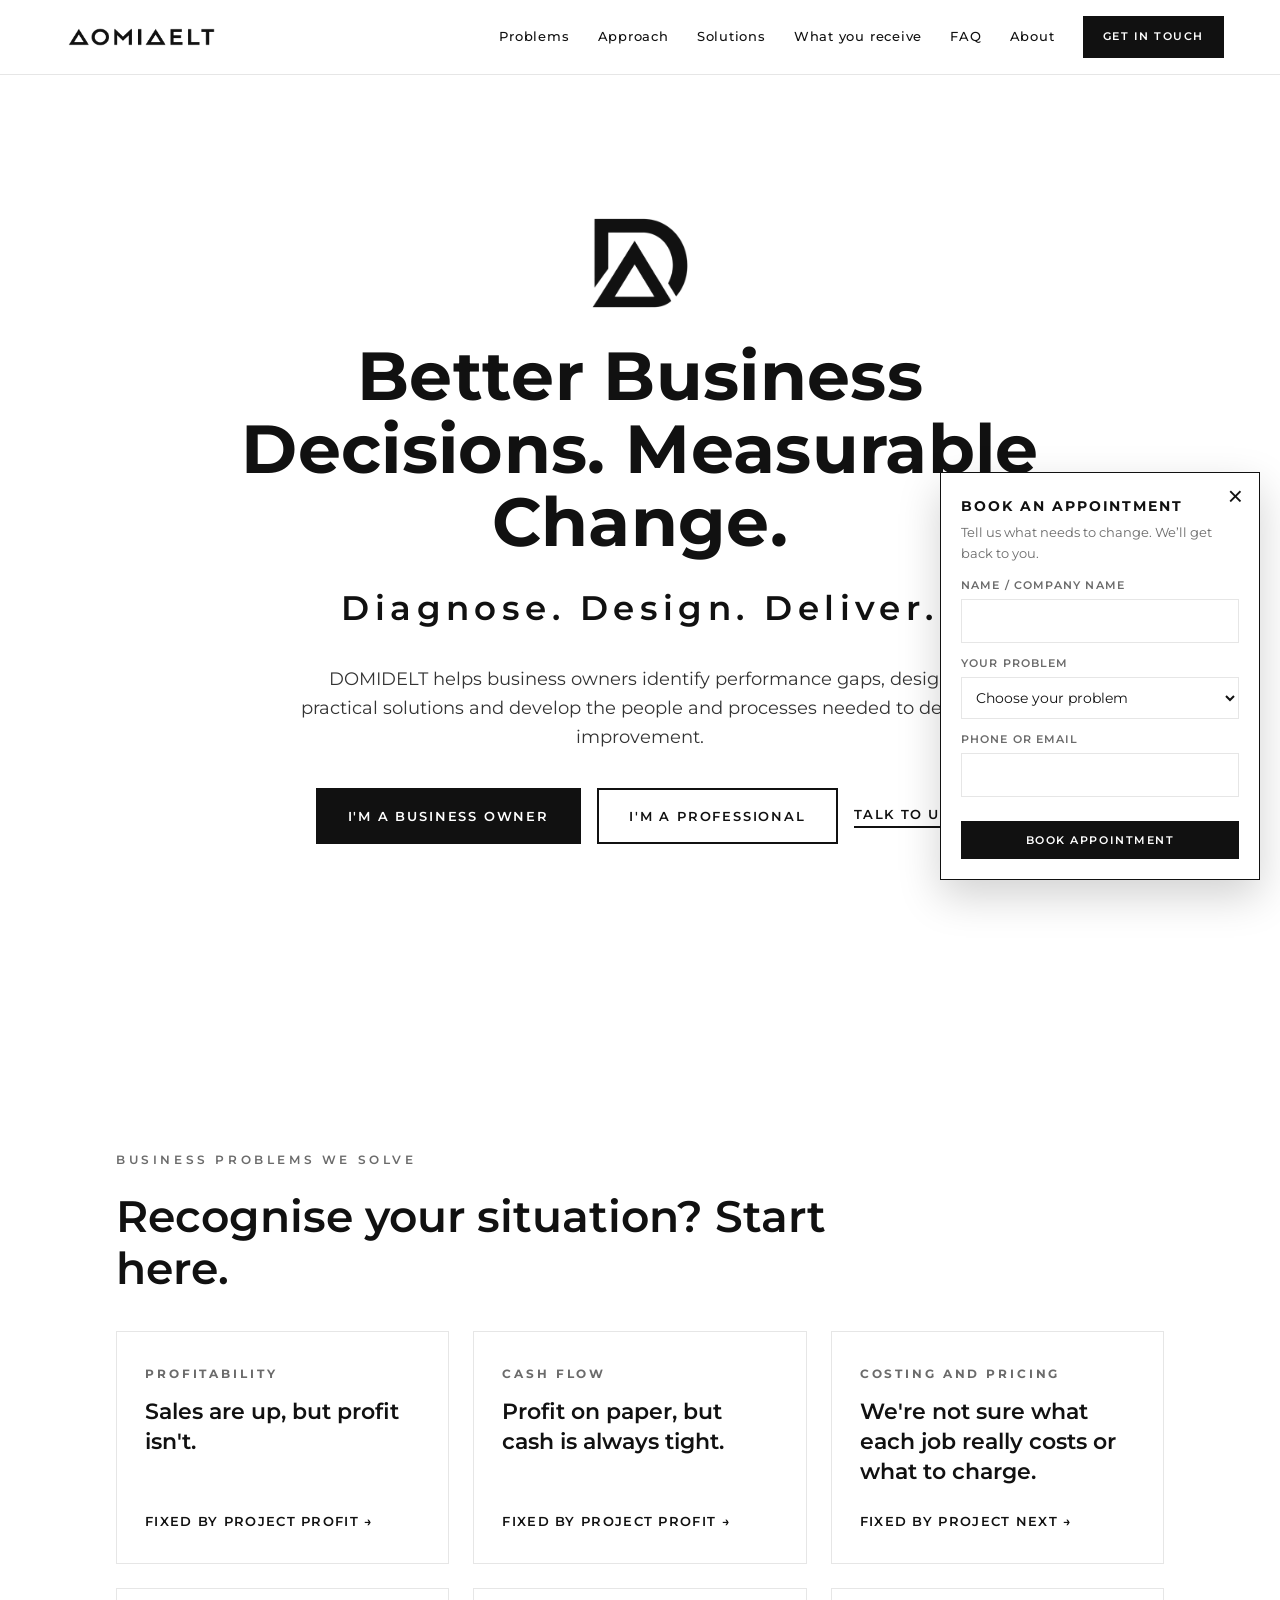
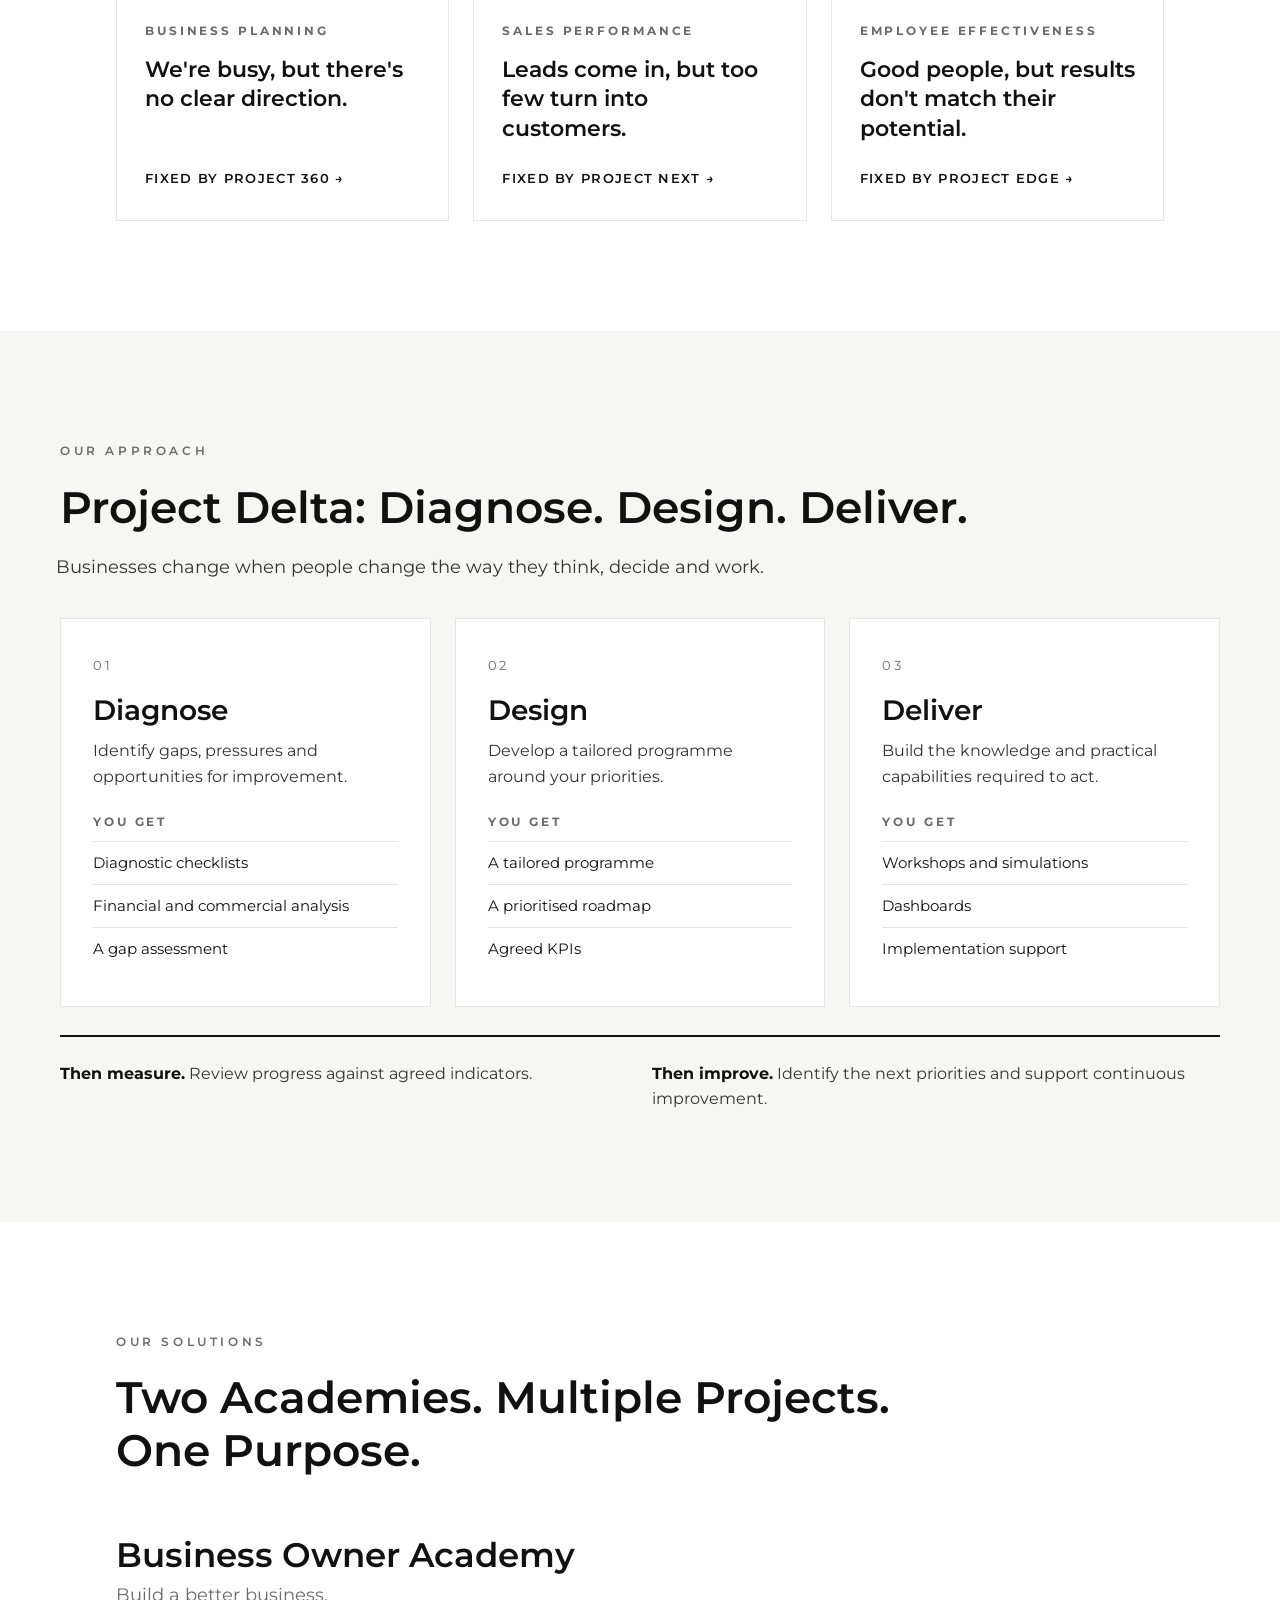
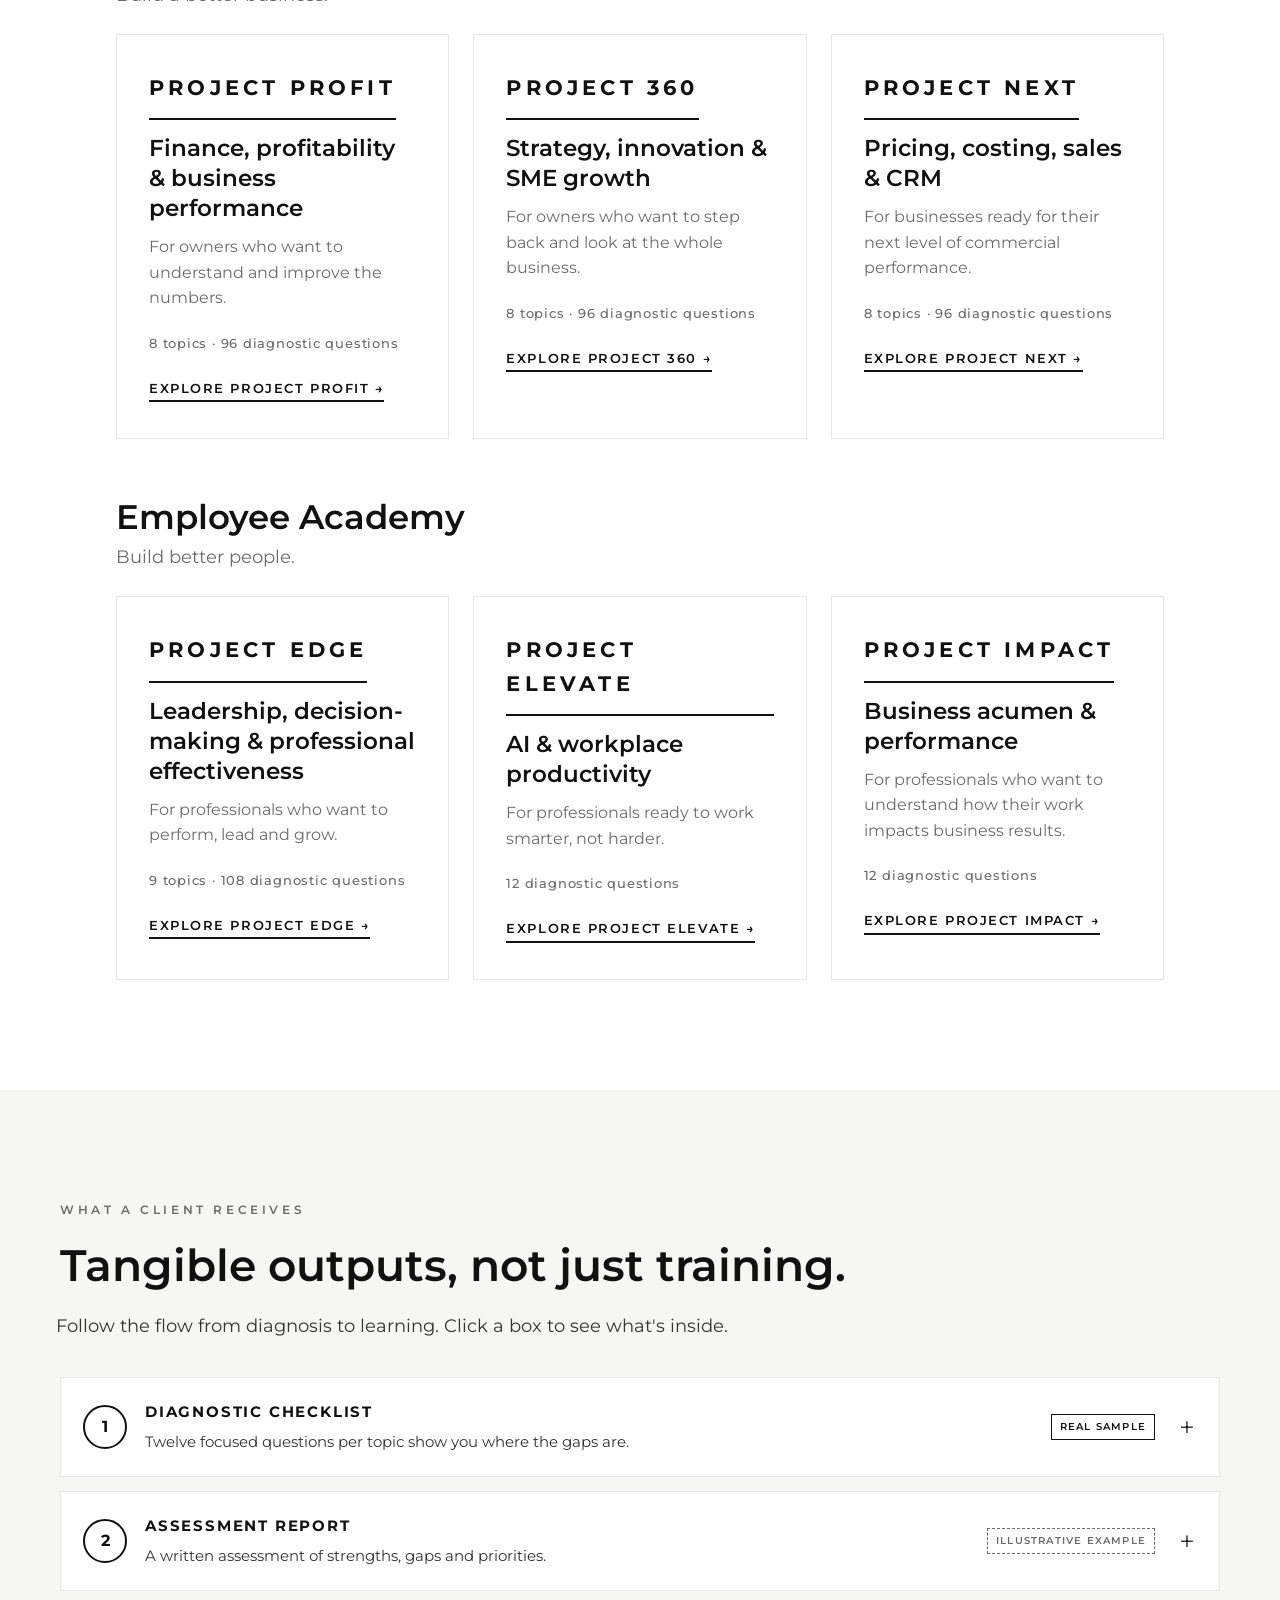
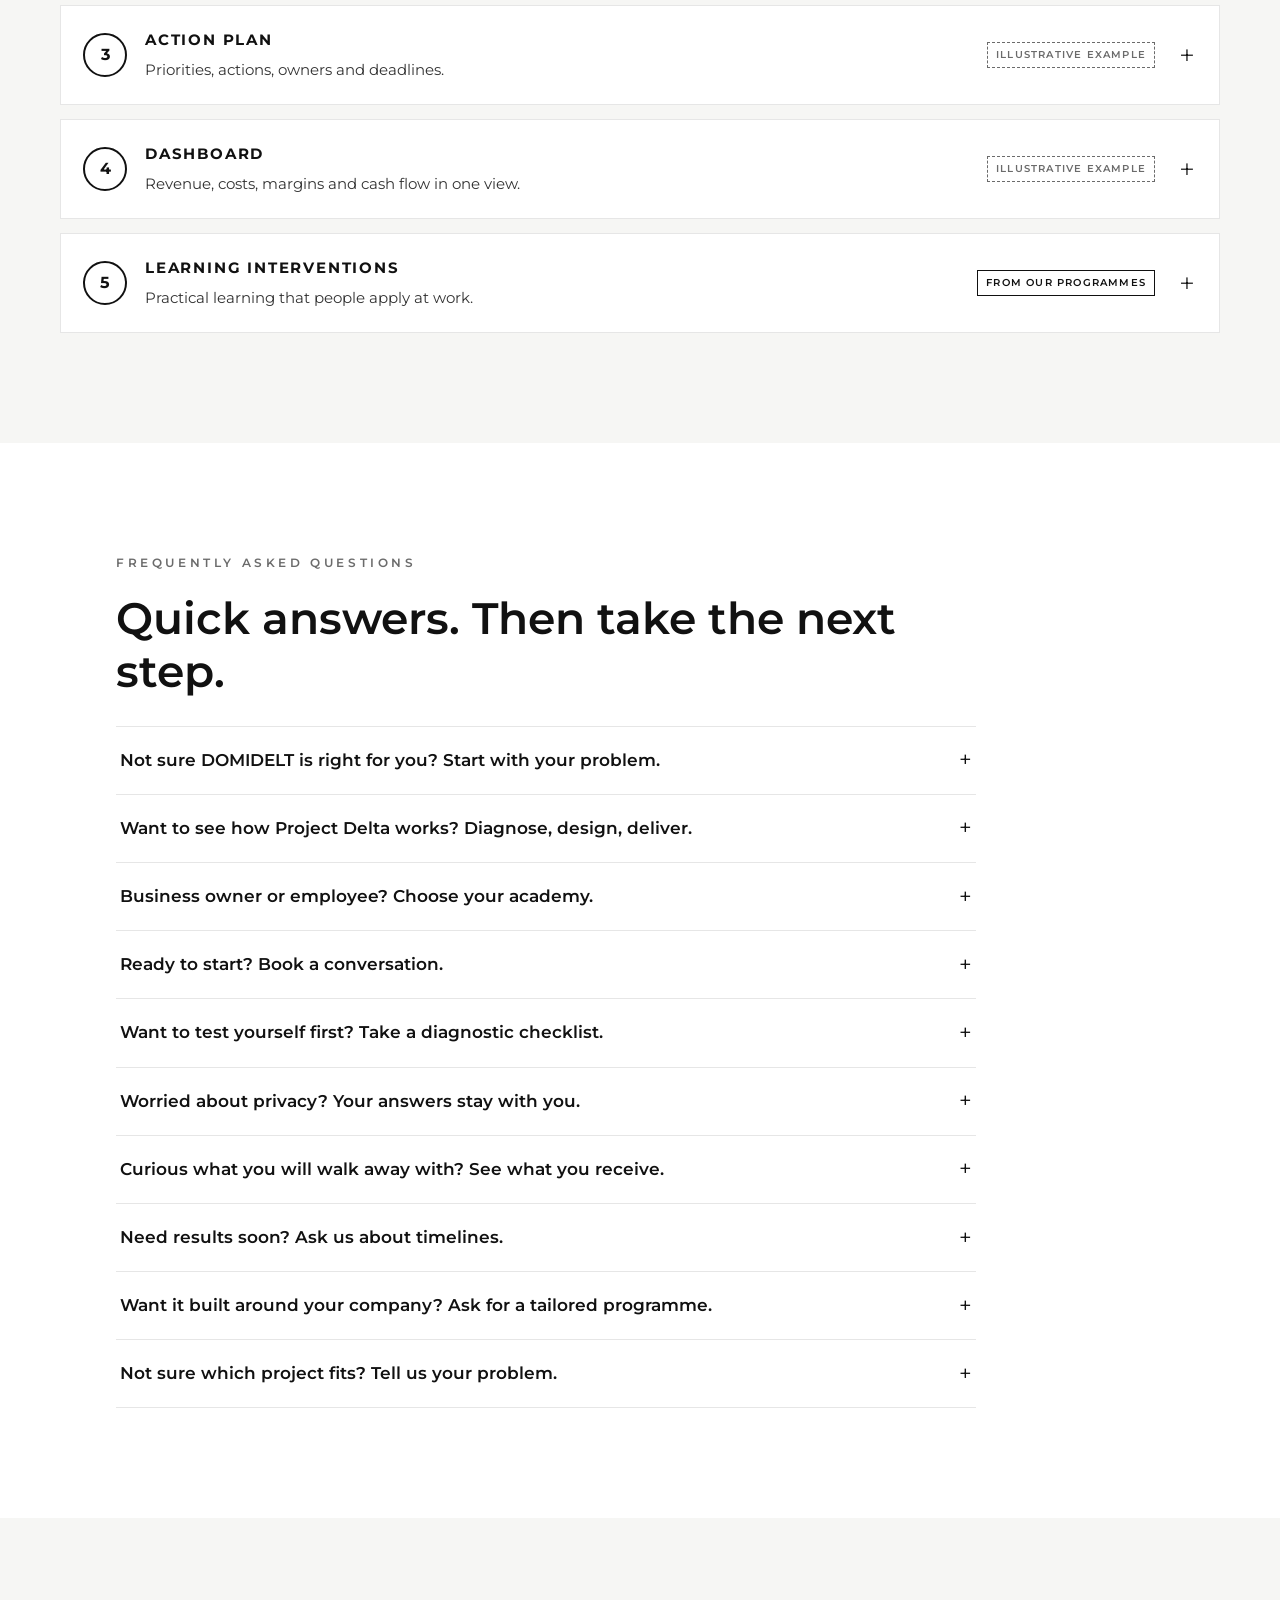
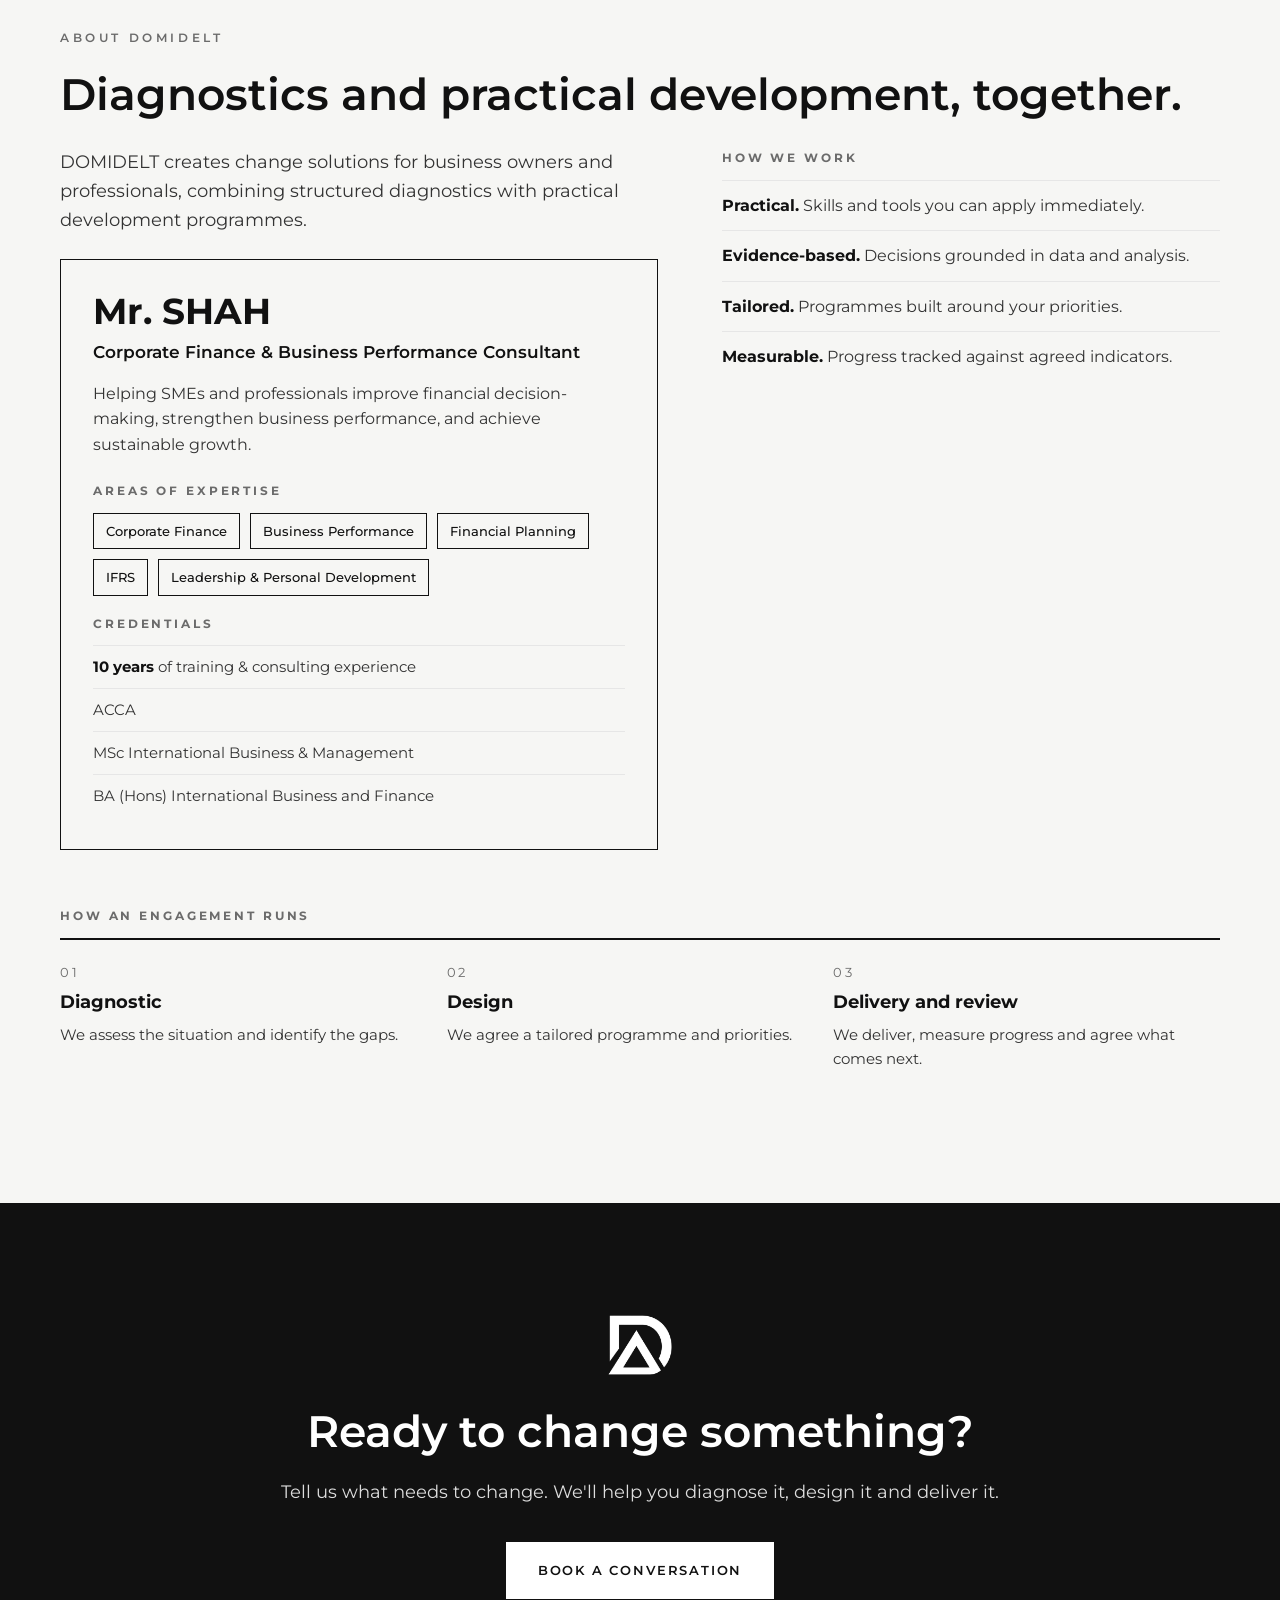
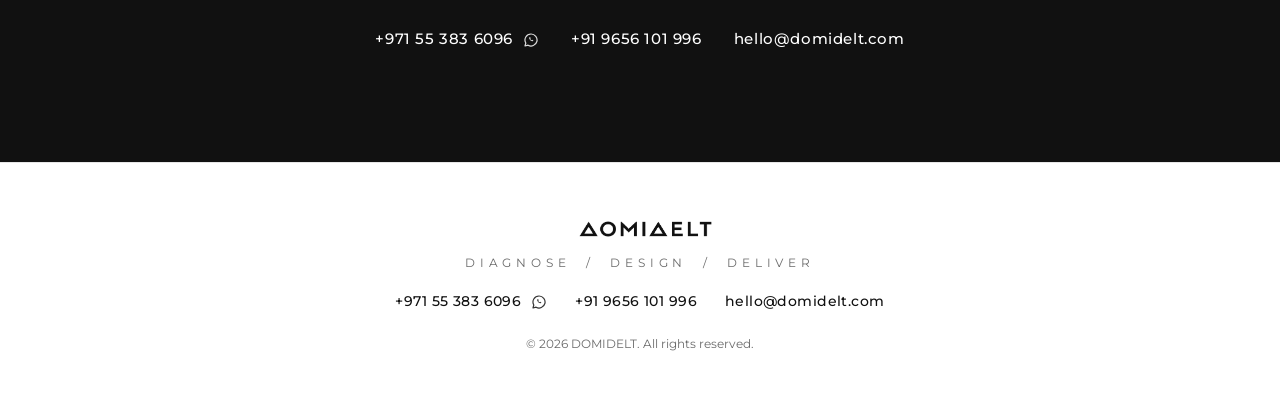
==== index.html @ 731dd24b "Add files via upload" ====
<!doctype html>
<html lang="en">
<head>
  <meta charset="utf-8">
  <meta name="viewport" content="width=device-width, initial-scale=1">
  <meta name="color-scheme" content="light dark">
  <title>DOMIDELT | Better Business Decisions. Measurable Change.</title>
  <meta name="description" content="DOMIDELT helps business owners identify performance gaps, design practical solutions and develop the people and processes needed to deliver improvement. Diagnose. Design. Deliver.">
  <link rel="icon" type="image/png" sizes="32x32" href="assets/favicon-32.png">
  <link rel="apple-touch-icon" href="assets/favicon-180.png">
  <link rel="preconnect" href="https://fonts.googleapis.com">
  <link rel="preconnect" href="https://fonts.gstatic.com" crossorigin>
  <link href="https://fonts.googleapis.com/css2?family=Montserrat:wght@300;400;500;600;700&display=swap" rel="stylesheet">
  <link rel="stylesheet" href="styles.css">
</head>
<body>

<header class="nav">
  <a class="brand" href="#top" aria-label="DOMIDELT home">
    <picture><source media="(prefers-color-scheme: dark)" srcset="assets/logo-wordmark-white.png"><img src="assets/logo-wordmark.png" alt="DOMIDELT" class="brand-logo"></picture>
  </a>
  <nav>
    <a href="#problems">Problems</a>
    <a href="#approach">Approach</a>
    <a href="#solutions">Solutions</a>
    <a href="#receive">What you receive</a>
    <a href="#faq">FAQ</a>
    <a href="#about">About</a>
    <a href="#contact" class="btn btn-small">Get in touch</a>
  </nav>
</header>

<main id="top">

  <!-- 01 HERO -->
  <section class="hero">
    <picture><source media="(prefers-color-scheme: dark)" srcset="assets/logo-mono-white.png"><img src="assets/logo-mono.png" alt="DOMIDELT" class="hero-d"></picture>
    <h1>Better Business Decisions. Measurable Change.</h1>
    <p class="tagline-big">Diagnose. Design. Deliver.</p>
    <p class="lead">DOMIDELT helps business owners identify performance gaps, design practical solutions and develop the people and processes needed to deliver improvement.</p>
    <div class="cta-row">
      <a class="btn" href="#business-owner">I'm a Business Owner</a>
      <a class="btn btn-outline" href="#employee">I'm a Professional</a>
      <a class="link talk" href="#contact">Talk to us →</a>
    </div>
  </section>

  <!-- 02 PROBLEMS -->
  <section id="problems" class="section">
    <p class="eyebrow">Business problems we solve</p>
    <h2>Recognise your situation? Start here.</h2>
    <div class="grid three problems">
      <a class="problem" href="project-profit/#profitability">
        <span class="tag">Profitability</span>
        <span class="quote">Sales are up, but profit isn't.</span>
        <span class="fix">Fixed by Project Profit →</span>
      </a>
      <a class="problem" href="project-profit/#cash-flow">
        <span class="tag">Cash flow</span>
        <span class="quote">Profit on paper, but cash is always tight.</span>
        <span class="fix">Fixed by Project Profit →</span>
      </a>
      <a class="problem" href="project-next/#pricing-strategy">
        <span class="tag">Costing and pricing</span>
        <span class="quote">We're not sure what each job really costs or what to charge.</span>
        <span class="fix">Fixed by Project Next →</span>
      </a>
      <a class="problem" href="project-360/#strategic-planning">
        <span class="tag">Business planning</span>
        <span class="quote">We're busy, but there's no clear direction.</span>
        <span class="fix">Fixed by Project 360 →</span>
      </a>
      <a class="problem" href="project-next/#sales-performance">
        <span class="tag">Sales performance</span>
        <span class="quote">Leads come in, but too few turn into customers.</span>
        <span class="fix">Fixed by Project Next →</span>
      </a>
      <a class="problem" href="project-edge/#professional-effectiveness">
        <span class="tag">Employee effectiveness</span>
        <span class="quote">Good people, but results don't match their potential.</span>
        <span class="fix">Fixed by Project Edge →</span>
      </a>
    </div>
  </section>

  <!-- 03 APPROACH -->
  <section id="approach" class="section alt">
    <p class="eyebrow">Our approach</p>
    <h2>Project Delta: Diagnose. Design. Deliver.</h2>
    <p class="lead left">Businesses change when people change the way they think, decide and work.</p>
    <div class="grid three steps">
      <article class="card step">
        <span class="num">01</span>
        <h3>Diagnose</h3>
        <p>Identify gaps, pressures and opportunities for improvement.</p>
        <p class="get">You get</p>
        <ul>
          <li>Diagnostic checklists</li>
          <li>Financial and commercial analysis</li>
          <li>A gap assessment</li>
        </ul>
      </article>
      <article class="card step">
        <span class="num">02</span>
        <h3>Design</h3>
        <p>Develop a tailored programme around your priorities.</p>
        <p class="get">You get</p>
        <ul>
          <li>A tailored programme</li>
          <li>A prioritised roadmap</li>
          <li>Agreed KPIs</li>
        </ul>
      </article>
      <article class="card step">
        <span class="num">03</span>
        <h3>Deliver</h3>
        <p>Build the knowledge and practical capabilities required to act.</p>
        <p class="get">You get</p>
        <ul>
          <li>Workshops and simulations</li>
          <li>Dashboards</li>
          <li>Implementation support</li>
        </ul>
      </article>
    </div>
    <div class="follow">
      <p><strong>Then measure.</strong> Review progress against agreed indicators.</p>
      <p><strong>Then improve.</strong> Identify the next priorities and support continuous improvement.</p>
    </div>
  </section>

  <!-- 04 SOLUTIONS -->
  <section id="solutions" class="section">
    <p class="eyebrow">Our solutions</p>
    <h2>Two Academies. Multiple Projects. One Purpose.</h2>

    <div id="business-owner" class="academy">
      <h3 class="academy-name">Business Owner Academy</h3>
      <p class="academy-line">Build a better business.</p>
      <div class="grid three">

        <article class="card project">
          <p class="project-name">Project Profit</p>
          <h3>Finance, profitability &amp; business performance</h3>
          <p class="for">For owners who want to understand and improve the numbers.</p>
          <p class="teaser">8 topics · 96 diagnostic questions</p>
          <a class="link" href="project-profit/">Explore Project Profit →</a>
        </article>

        <article class="card project">
          <p class="project-name">Project 360</p>
          <h3>Strategy, innovation &amp; SME growth</h3>
          <p class="for">For owners who want to step back and look at the whole business.</p>
          <p class="teaser">8 topics · 96 diagnostic questions</p>
          <a class="link" href="project-360/">Explore Project 360 →</a>
        </article>

        <article class="card project">
          <p class="project-name">Project Next</p>
          <h3>Pricing, costing, sales &amp; CRM</h3>
          <p class="for">For businesses ready for their next level of commercial performance.</p>
          <p class="teaser">8 topics · 96 diagnostic questions</p>
          <a class="link" href="project-next/">Explore Project Next →</a>
        </article>

      </div>
    </div>

    <div id="employee" class="academy">
      <h3 class="academy-name">Employee Academy</h3>
      <p class="academy-line">Build better people.</p>
      <div class="grid three">
        <article class="card project">
          <p class="project-name">Project Edge</p>
          <h3>Leadership, decision-making &amp; professional effectiveness</h3>
          <p class="for">For professionals who want to perform, lead and grow.</p>
          <p class="teaser">9 topics · 108 diagnostic questions</p>
          <a class="link" href="project-edge/">Explore Project Edge →</a>
        </article>

        <article class="card project">
          <p class="project-name">Project Elevate</p>
          <h3>AI &amp; workplace productivity</h3>
          <p class="for">For professionals ready to work smarter, not harder.</p>
          <p class="teaser">12 diagnostic questions</p>
          <a class="link" href="project-elevate/">Explore Project Elevate →</a>
        </article>

        <article class="card project">
          <p class="project-name">Project Impact</p>
          <h3>Business acumen &amp; performance</h3>
          <p class="for">For professionals who want to understand how their work impacts business results.</p>
          <p class="teaser">12 diagnostic questions</p>
          <a class="link" href="project-impact/">Explore Project Impact →</a>
        </article>

      </div>
    </div>
  </section>

  <!-- 05 WHAT A CLIENT RECEIVES -->
  <section id="receive" class="section alt">
    <p class="eyebrow">What a client receives</p>
    <h2>Tangible outputs, not just training.</h2>
    <p class="lead left">Follow the flow from diagnosis to learning. Click a box to see what's inside.</p>
    <div class="boxes">

      <details class="box">
        <summary><span class="box-num">1</span><span class="box-main"><span class="box-title">Diagnostic checklist</span><span class="box-desc">Twelve focused questions per topic show you where the gaps are.</span></span><span class="badge real">Real sample</span></summary>
        <div class="box-body">
          <p class="recv-sub">Try five questions from Project Profit, Cash Flow:</p>
          <ul class="checks" id="sample-checks">
            <li><label><input type="checkbox"><span>Do you maintain a regular cash flow forecast?</span></label></li>
            <li><label><input type="checkbox"><span>Can you predict your cash position over the next 4–13 weeks?</span></label></li>
            <li><label><input type="checkbox"><span>Do you know how much cash your business needs to operate?</span></label></li>
            <li><label><input type="checkbox"><span>Do customers pay within the agreed credit period?</span></label></li>
            <li><label><input type="checkbox"><span>Do you regularly review overdue receivables?</span></label></li>
          </ul>
          <p class="recv-foot"><span id="sample-count">0 of 5 ticked</span> · Every question you can't tick is a gap worth looking at. <a class="inline" href="project-profit/#cash-flow">See all 12 →</a></p>
        </div>
      </details>

      <details class="box">
        <summary><span class="box-num">2</span><span class="box-main"><span class="box-title">Assessment report</span><span class="box-desc">A written assessment of strengths, gaps and priorities.</span></span><span class="badge">Illustrative example</span></summary>
        <div class="box-body">
          <ol class="outline">
            <li>Summary of findings</li>
            <li>Strengths</li>
            <li>Gaps and risks</li>
            <li>Priorities</li>
            <li>Recommended next steps</li>
          </ol>
        </div>
      </details>

      <details class="box">
        <summary><span class="box-num">3</span><span class="box-main"><span class="box-title">Action plan</span><span class="box-desc">Priorities, actions, owners and deadlines.</span></span><span class="badge">Illustrative example</span></summary>
        <div class="box-body">
          <table class="mini">
            <thead><tr><th>Priority</th><th>Action</th><th>Owner</th><th>Deadline</th></tr></thead>
            <tbody>
              <tr><td>1</td><td>Example action</td><td>Owner</td><td>Date</td></tr>
              <tr><td>2</td><td>Example action</td><td>Owner</td><td>Date</td></tr>
              <tr><td>3</td><td>Example action</td><td>Owner</td><td>Date</td></tr>
            </tbody>
          </table>
        </div>
      </details>

      <details class="box half">
        <summary><span class="box-num">4</span><span class="box-main"><span class="box-title">Dashboard</span><span class="box-desc">Revenue, costs, margins and cash flow in one view.</span></span><span class="badge">Illustrative example</span></summary>
        <div class="box-body">
          <div class="dash" aria-hidden="true">
            <div><span>Revenue</span><i style="--w:78%"></i></div>
            <div><span>Costs</span><i style="--w:54%"></i></div>
            <div><span>Margin</span><i style="--w:36%"></i></div>
            <div><span>Cash flow</span><i style="--w:62%"></i></div>
          </div>
        </div>
      </details>

      <details class="box half">
        <summary><span class="box-num">5</span><span class="box-main"><span class="box-title">Learning interventions</span><span class="box-desc">Practical learning that people apply at work.</span></span><span class="badge real">From our programmes</span></summary>
        <div class="box-body">
          <div class="pills">
            <span>Workshops</span><span>Simulations</span><span>Case studies</span><span>Role-play</span><span>Feedback</span>
          </div>
        </div>
      </details>

    </div>
  </section>

  <!-- 06 ABOUT -->
  <section id="faq" class="section">
    <p class="eyebrow">Frequently asked questions</p>
    <h2>Quick answers. Then take the next step.</h2>
    <div class="faq-list">
      <div class="faq-item"><button type="button" class="faq-q" aria-expanded="false">Not sure DOMIDELT is right for you? Start with your problem.</button><div class="faq-a"><p>We work with business owners and teams who want clear numbers, better decisions and measurable change. If you recognise a problem above, we can help.</p></div></div>
      <div class="faq-item"><button type="button" class="faq-q" aria-expanded="false">Want to see how Project Delta works? Diagnose, design, deliver.</button><div class="faq-a"><p>We find the gaps, design the fix with you, then help you put it into action and review the results.</p></div></div>
      <div class="faq-item"><button type="button" class="faq-q" aria-expanded="false">Business owner or employee? Choose your academy.</button><div class="faq-a"><p>The Business Owner Academy is for owners and managers running the business. The Employee Academy builds practical skills in your team.</p></div></div>
      <div class="faq-item"><button type="button" class="faq-q" aria-expanded="false">Ready to start? Book a conversation.</button><div class="faq-a"><p>Every engagement begins with a conversation and a diagnostic, so we understand where you are before proposing anything.</p></div></div>
      <div class="faq-item"><button type="button" class="faq-q" aria-expanded="false">Want to test yourself first? Take a diagnostic checklist.</button><div class="faq-a"><p>Each topic has 12 questions you can tick through in minutes. It is free to try and needs no sign-up.</p></div></div>
      <div class="faq-item"><button type="button" class="faq-q" aria-expanded="false">Worried about privacy? Your answers stay with you.</button><div class="faq-a"><p>Checklist ticks stay in your browser. Nothing is saved or sent to us.</p></div></div>
      <div class="faq-item"><button type="button" class="faq-q" aria-expanded="false">Curious what you will walk away with? See what you receive.</button><div class="faq-a"><p>A diagnostic checklist, assessment report, action plan, dashboard and learning interventions, all focused on action.</p></div></div>
      <div class="faq-item"><button type="button" class="faq-q" aria-expanded="false">Need results soon? Ask us about timelines.</button><div class="faq-a"><p>Timing depends on scope and team size. We agree a clear plan with you after the first conversation.</p></div></div>
      <div class="faq-item"><button type="button" class="faq-q" aria-expanded="false">Want it built around your company? Ask for a tailored programme.</button><div class="faq-a"><p>Yes. Programmes are shaped around your business, your numbers and your team, not delivered off the shelf.</p></div></div>
      <div class="faq-item"><button type="button" class="faq-q" aria-expanded="false">Not sure which project fits? Tell us your problem.</button><div class="faq-a"><p>Use the Book appointment form or message us on WhatsApp, and we will point you to the right project.</p></div></div>
    </div>
  </section>

  <section id="about" class="section alt">
    <p class="eyebrow">About DOMIDELT</p>
    <h2>Diagnostics and practical development, together.</h2>
    <div class="about-grid">
      <div>
        <p class="lead left">DOMIDELT creates change solutions for business owners and professionals, combining structured diagnostics with practical development programmes.</p>
        <article class="profile">
          <p class="profile-name">Mr. SHAH</p>
          <p class="profile-role">Corporate Finance &amp; Business Performance Consultant</p>
          <p class="profile-statement">Helping SMEs and professionals improve financial decision-making, strengthen business performance, and achieve sustainable growth.</p>
          <p class="about-label">Areas of expertise</p>
          <div class="pills small">
            <span>Corporate Finance</span><span>Business Performance</span><span>Financial Planning</span><span>IFRS</span><span>Leadership &amp; Personal Development</span>
          </div>
          <p class="about-label">Credentials</p>
          <ul class="creds">
            <li><strong>10 years</strong> of training &amp; consulting experience</li>
            <li>ACCA</li>
            <li>MSc International Business &amp; Management</li>
            <li>BA (Hons) International Business and Finance</li>
          </ul>
        </article>
      </div>
      <div>
        <p class="about-label">How we work</p>
        <ul class="principles">
          <li><strong>Practical.</strong> Skills and tools you can apply immediately.</li>
          <li><strong>Evidence-based.</strong> Decisions grounded in data and analysis.</li>
          <li><strong>Tailored.</strong> Programmes built around your priorities.</li>
          <li><strong>Measurable.</strong> Progress tracked against agreed indicators.</li>
        </ul>
      </div>
    </div>

    <p class="about-label process-label">How an engagement runs</p>
    <ol class="process">
      <li><strong>Diagnostic</strong><span>We assess the situation and identify the gaps.</span></li>
      <li><strong>Design</strong><span>We agree a tailored programme and priorities.</span></li>
      <li><strong>Delivery and review</strong><span>We deliver, measure progress and agree what comes next.</span></li>
    </ol>
  </section>

  <!-- CONTACT -->
  <section id="contact" class="section dark center">
    <img src="assets/logo-mono-white.png" alt="" class="contact-logo">
    <h2>Ready to change something?</h2>
    <p class="lead">Tell us what needs to change. We'll help you diagnose it, design it and deliver it.</p>
    <a class="btn btn-light" href="mailto:hello@domidelt.com?subject=Enquiry%3A%20Book%20a%20conversation">Book a conversation</a>
    <p class="contact-lines">
      <span class="cl"><a href="tel:+971553836096">+971 55 383 6096</a><a class="wa" href="https://wa.me/971553836096?text=Hello%20DOMIDELT%2C%20I%27d%20like%20to%20find%20out%20more." target="_blank" rel="noopener" aria-label="WhatsApp" title="WhatsApp"><svg class="ico" viewBox="0 0 24 24" aria-hidden="true"><path d="M12 3a9 9 0 0 0-7.8 13.5L3 21l4.6-1.2A9 9 0 1 0 12 3z" fill="none" stroke="currentColor" stroke-width="1.8" stroke-linejoin="round"/><path d="M9 8.5c.3 2.6 2.9 5.2 5.5 5.5l1.2-1.4-2-1-.9.7c-.8-.4-1.5-1.1-1.9-1.9l.7-.9-1-2z" fill="currentColor"/></svg></a></span>
      <span class="cl"><a href="tel:+919656101996">+91 9656 101 996</a></span>
      <a href="mailto:hello@domidelt.com">hello@domidelt.com</a>
    </p>
  </section>

</main>

<footer>
  <div class="foot-brand"><picture><source media="(prefers-color-scheme: dark)" srcset="assets/logo-wordmark-white.png"><img src="assets/logo-wordmark.png" alt="DOMIDELT" class="foot-logo"></picture></div>
  <p class="micro">DIAGNOSE&nbsp;&nbsp;/&nbsp;&nbsp;DESIGN&nbsp;&nbsp;/&nbsp;&nbsp;DELIVER</p>
  <p class="foot-contact">
      <span class="cl"><a href="tel:+971553836096">+971 55 383 6096</a><a class="wa" href="https://wa.me/971553836096?text=Hello%20DOMIDELT%2C%20I%27d%20like%20to%20find%20out%20more." target="_blank" rel="noopener" aria-label="WhatsApp" title="WhatsApp"><svg class="ico" viewBox="0 0 24 24" aria-hidden="true"><path d="M12 3a9 9 0 0 0-7.8 13.5L3 21l4.6-1.2A9 9 0 1 0 12 3z" fill="none" stroke="currentColor" stroke-width="1.8" stroke-linejoin="round"/><path d="M9 8.5c.3 2.6 2.9 5.2 5.5 5.5l1.2-1.4-2-1-.9.7c-.8-.4-1.5-1.1-1.9-1.9l.7-.9-1-2z" fill="currentColor"/></svg></a></span>
      <span class="cl"><a href="tel:+919656101996">+91 9656 101 996</a></span>
      <a href="mailto:hello@domidelt.com">hello@domidelt.com</a>
    </p>
  <p class="copy">&copy; <span id="y"></span> DOMIDELT. All rights reserved.</p>
</footer>

<script>
document.getElementById('y').textContent = new Date().getFullYear();
var sc = document.getElementById('sample-checks'), cnt = document.getElementById('sample-count');
if (sc && cnt) sc.addEventListener('change', function () {
  cnt.textContent = sc.querySelectorAll('input:checked').length + ' of 5 ticked';
});
</script>
<script>
document.querySelectorAll('.faq-q').forEach(function(b){
  b.addEventListener('click',function(){
    var it=b.parentNode, o=!it.classList.contains('open');
    document.querySelectorAll('.faq-item.open').forEach(function(x){x.classList.remove('open');x.firstChild.setAttribute('aria-expanded','false');});
    if(o){it.classList.add('open');b.setAttribute('aria-expanded','true');}
  });
});
</script>
<script src="popup.js" defer></script>
</body>
</html>
---- styles.css ----
:root {
  --ink: #111111;
  --paper: #ffffff;
  --mute: #6b6b6b;
  --line: #e6e6e6;
  --alt: #f6f6f4;
  --max: 1160px;
  --soft: #333;
  --nav-bg: rgba(255,255,255,.92);
  --hoverb: #bbb;
  color-scheme: light dark;
}

* { box-sizing: border-box; margin: 0; padding: 0; }
html { scroll-behavior: smooth; }
body {
  font-family: "Montserrat", system-ui, -apple-system, "Segoe UI", sans-serif;
  color: var(--ink);
  background: var(--paper);
  line-height: 1.6;
  -webkit-font-smoothing: antialiased;
}
a { color: inherit; text-decoration: none; }
ul { list-style: none; }

/* NAV */
.nav {
  position: sticky; top: 0; z-index: 10;
  display: flex; justify-content: space-between; align-items: center;
  padding: 16px clamp(20px, 5vw, 56px);
  background: var(--nav-bg);
  backdrop-filter: blur(8px);
  border-bottom: 1px solid var(--line);
}
.brand { display: flex; align-items: center; gap: 10px; font-weight: 700; letter-spacing: .22em; font-size: 15px; }
.brand-logo { height: 22px; width: auto; display: block; }
.nav nav { display: flex; align-items: center; gap: 28px; font-size: 13px; font-weight: 500; letter-spacing: .06em; }
.nav nav a:hover { opacity: .6; }

/* BUTTONS */
.btn {
  display: inline-block; padding: 16px 30px;
  background: var(--ink); color: var(--paper);
  border: 2px solid var(--ink);
  font-size: 13px; font-weight: 600; letter-spacing: .14em; text-transform: uppercase;
  transition: .2s;
}
.btn:hover { background: transparent; color: var(--ink); }
.btn-outline { background: transparent; color: var(--ink); }
.btn-outline:hover { background: var(--ink); color: var(--paper); }
.btn-small { padding: 10px 18px; font-size: 11px; }
.btn-small:hover { opacity: 1; }
.btn-light { background: #fff; color: #111; border-color: #fff; }
.btn-light:hover { background: transparent; color: #fff; }

/* HERO */
.hero {
  max-width: var(--max); margin: 0 auto;
  padding: clamp(64px, 12vw, 140px) clamp(20px, 5vw, 56px);
  text-align: center;
}
.hero-logo { height: clamp(150px, 26vw, 250px); width: auto; margin: 0 auto 28px; display: block; }
.contact-logo { height: 64px; width: auto; margin-bottom: 20px; }
.foot-logo { height: 20px; width: auto; }
.eyebrow { font-size: 12px; font-weight: 600; letter-spacing: .3em; text-transform: uppercase; color: var(--mute); margin-bottom: 20px; }
h1 { font-size: clamp(40px, 8vw, 92px); font-weight: 700; letter-spacing: .08em; line-height: 1.05; }
.tagline-big { font-size: clamp(18px, 2.6vw, 28px); font-weight: 300; letter-spacing: .18em; margin: 18px 0 32px; }
.lead { max-width: 680px; margin: 0 auto 36px; font-size: 18px; color: var(--soft); }
.cta-row { display: flex; gap: 16px; justify-content: center; flex-wrap: wrap; margin-bottom: 56px; }
.micro { font-size: 12px; letter-spacing: .4em; color: var(--mute); }

/* SECTIONS */
.section { padding: clamp(56px, 9vw, 110px) clamp(20px, 5vw, 56px); max-width: var(--max); margin: 0 auto; }
.section.dark, .section.alt { max-width: none; }
.section.dark { background: #111; color: #fff; }
.section.dark .eyebrow { color: #aaa; }
.section.dark .lead { color: #ddd; }
.section.alt { background: var(--alt); }
.section.alt > *, .section.dark > * { max-width: var(--max); margin-left: auto; margin-right: auto; }
.section.center { text-align: center; }
.section.center > * { margin-left: auto; margin-right: auto; }
h2 { font-size: clamp(26px, 4vw, 44px); font-weight: 600; line-height: 1.2; margin-bottom: 20px; max-width: 800px; }
.section.center h2 { margin-left: auto; margin-right: auto; }
.section > .lead { margin-left: 0; }
.section.center > .lead { margin-left: auto; }
h3 { font-size: 20px; font-weight: 600; line-height: 1.3; margin-bottom: 10px; }

/* GRIDS & CARDS */
.grid { display: grid; gap: 24px; margin-top: 40px; }
.grid.three { grid-template-columns: repeat(auto-fit, minmax(280px, 1fr)); }
.grid.two { grid-template-columns: repeat(auto-fit, minmax(300px, 1fr)); }
.grid.one { grid-template-columns: 1fr; }

.card { padding: 36px 32px; border: 1px solid var(--line); background: var(--paper); }
.num { display: block; font-size: 13px; letter-spacing: .2em; color: var(--mute); margin-bottom: 16px; }
.project-name { font-size: 12px; font-weight: 700; letter-spacing: .28em; text-transform: uppercase; margin-bottom: 14px; padding-bottom: 14px; border-bottom: 2px solid var(--ink); display: inline-block; }
.for { color: var(--mute); font-size: 15px; margin-bottom: 22px; }
.project ul li { padding: 9px 0; border-top: 1px solid var(--line); font-size: 15px; }
.link { display: inline-block; margin-top: 24px; font-size: 13px; font-weight: 600; letter-spacing: .12em; text-transform: uppercase; border-bottom: 2px solid var(--ink); padding-bottom: 2px; }
.link:hover { opacity: .6; }

.card.wide { display: grid; grid-template-columns: 1fr 1.2fr; gap: 40px; }
.cols { columns: 2; column-gap: 32px; }
.cols li { break-inside: avoid; }

.split {
  display: block; padding: 48px 40px;
  border: 1px solid #444; transition: .25s;
}
.split:hover { background: #fff; color: #111; }
.split h3 { font-size: 26px; }
.split p { font-weight: 300; font-size: 18px; margin-bottom: 28px; }
.arrow { font-size: 13px; font-weight: 600; letter-spacing: .14em; text-transform: uppercase; }

/* CHIPS */
.chips { display: flex; flex-wrap: wrap; gap: 14px; margin-top: 32px; }
.chips span { padding: 14px 22px; border: 1px dashed #aaa; font-weight: 600; font-size: 14px; letter-spacing: .08em; text-transform: uppercase; }
.chips small { display: block; font-weight: 400; font-size: 12px; letter-spacing: .04em; text-transform: none; color: var(--mute); }

/* FOOTER */
footer { text-align: center; padding: 56px 20px; border-top: 1px solid var(--line); }
.foot-brand { display: flex; justify-content: center; align-items: center; gap: 10px; letter-spacing: .22em; margin-bottom: 12px; }
footer .micro { margin: 14px 0; }
.copy { font-size: 12px; color: var(--mute); }

@media (max-width: 760px) {
  .nav nav a:not(.btn) { display: none; }
  .card.wide { grid-template-columns: 1fr; }
  .cols { columns: 1; }
}

/* ---------- PROJECT PAGES ---------- */
.page-hero { max-width: var(--max); margin: 0 auto; padding: clamp(48px, 8vw, 96px) clamp(20px, 5vw, 56px) 24px; }
.crumbs { font-size: 12px; letter-spacing: .08em; color: var(--mute); margin-bottom: 36px; }
.crumbs a:hover { color: var(--ink); text-decoration: underline; }
.page-title { font-size: clamp(30px, 5.4vw, 60px); font-weight: 700; letter-spacing: .02em; line-height: 1.1; max-width: 900px; margin-bottom: 18px; }
.tagline-page { font-size: clamp(16px, 2vw, 20px); font-weight: 500; margin-bottom: 20px; max-width: 760px; }
.lead.left { margin-left: 0; margin-right: 0; }
.cta-row.left { justify-content: flex-start; margin-bottom: 0; }
.section.tight { padding-top: 40px; }

.chips-nav { display: flex; flex-wrap: wrap; gap: 10px; margin: 28px 0 8px; }
.chips-nav a { padding: 10px 16px; border: 1px solid var(--ink); font-size: 13px; font-weight: 500; transition: .2s; }
.chips-nav a b { font-weight: 700; margin-right: 6px; color: var(--mute); }
.chips-nav a:hover { background: var(--ink); color: var(--paper); }
.chips-nav a:hover b { color: var(--hoverb); }
.toolbar { display: flex; gap: 12px; margin: 20px 0 32px; flex-wrap: wrap; }
button.btn { font-family: inherit; cursor: pointer; }

.topics { display: grid; gap: 28px; }
.topic { border: 1px solid var(--line); padding: clamp(24px, 4vw, 40px); scroll-margin-top: 90px; background: var(--paper); }
.topic header { margin-bottom: 20px; }
.topic h3 { font-size: clamp(22px, 3vw, 30px); margin-bottom: 8px; }
.diag { font-size: 17px; color: var(--soft); font-weight: 500; }

.checklist { border: 1px solid var(--ink); margin-bottom: 24px; }
.checklist summary { cursor: pointer; list-style: none; display: flex; justify-content: space-between; align-items: center; gap: 12px; padding: 16px 20px; font-weight: 600; font-size: 14px; letter-spacing: .08em; text-transform: uppercase; }
.checklist summary::-webkit-details-marker { display: none; }
.checklist summary::after { content: "+"; font-size: 22px; font-weight: 400; margin-left: auto; padding-left: 12px; }
.checklist[open] summary::after { content: "–"; }
.checklist[open] summary { background: var(--ink); color: var(--paper); }
.count { font-size: 12px; font-weight: 500; letter-spacing: .04em; text-transform: none; opacity: .75; }
.checklist ul { padding: 8px 20px 4px; }
.checklist li { border-bottom: 1px solid var(--line); }
.checklist li:last-child { border-bottom: 0; }
.checklist label { display: flex; gap: 14px; align-items: flex-start; padding: 13px 0; cursor: pointer; font-size: 15px; }
.checklist input { margin-top: 4px; width: 18px; height: 18px; flex: none; accent-color: var(--ink); }
.hint { padding: 0 20px 18px; font-size: 12px; color: var(--mute); }

.deliver { background: var(--alt); padding: 24px 28px; border-left: 4px solid var(--ink); }
.deliver h4 { font-size: 12px; letter-spacing: .26em; text-transform: uppercase; margin-bottom: 10px; }
.deliver p { font-size: 16px; color: var(--soft); }

.flow { list-style: none; margin: 36px 0 36px; counter-reset: s; display: grid; gap: 0; max-width: 900px; }
.flow li { counter-increment: s; display: grid; grid-template-columns: 56px 150px 1fr; gap: 12px; align-items: baseline; padding: 20px 0; border-top: 1px solid #444; }
.flow li::before { content: "0" counter(s); color: #888; font-size: 13px; letter-spacing: .2em; }
.flow strong { letter-spacing: .2em; font-size: 14px; }
.flow span { color: #ddd; }
.closing { font-size: clamp(16px, 2vw, 20px); font-weight: 600; letter-spacing: .02em; border-top: 2px solid #fff; padding-top: 24px; max-width: 900px; }
.split.light { border-color: #ccc; }
.split.light:hover { background: var(--ink); color: var(--paper); }

@media (max-width: 760px) {
  .flow li { grid-template-columns: 40px 1fr; }
  .flow span { grid-column: 2; }
  .deliver { padding: 20px; }
}

/* ---------- CLICKABLE PROJECT CARDS ---------- */
.card.project { position: relative; transition: transform .2s, box-shadow .2s, border-color .2s; }
.card.project .link::after { content: ""; position: absolute; inset: 0; }
.card.project:hover { border-color: var(--ink); box-shadow: 0 10px 30px rgba(0,0,0,.09); transform: translateY(-3px); }
.card.project:focus-within { outline: 2px solid var(--ink); outline-offset: 3px; }
.card.project:hover .link { border-bottom-width: 3px; }

/* ---------- CONTACT ---------- */
picture { display: contents; }
.contact-lines { display: flex; flex-wrap: wrap; justify-content: center; gap: 10px 32px; margin-top: 28px; font-size: 15px; font-weight: 500; letter-spacing: .04em; }
.contact-lines a, .foot-contact a { border-bottom: 1px solid transparent; transition: border-color .2s; }
.contact-lines a:hover, .foot-contact a:hover { border-bottom-color: currentColor; }
.section.dark .contact-lines a { color: #fff; }
.section.center:not(.dark) .contact-lines { margin-top: 24px; }
.foot-contact { display: flex; flex-wrap: wrap; justify-content: center; gap: 8px 28px; margin: 18px 0 20px; font-size: 14px; font-weight: 500; letter-spacing: .03em; }

/* ---------- DARK MODE ---------- */
@media (prefers-color-scheme: dark) {
  :root {
    --ink: #f4f4f2; --paper: #0d0d0d; --mute: #9b9b9b; --line: #2b2b2b; --alt: #171717;
    --soft: #d4d4d4; --nav-bg: rgba(13,13,13,.92); --hoverb: #555;
  }
  .section.dark { background: #1a1a1a; }
  .split.light { border-color: #333; }
  .card.project:hover { box-shadow: 0 10px 30px rgba(255,255,255,.06); }
  .chips span { border-color: #555; }
}

.hero h1 { margin-bottom: 28px; }

/* =====================================================
   HOME PAGE V2
   ===================================================== */
html { scroll-padding-top: 80px; }

/* hero */
.hero-d { height: clamp(64px, 9vw, 96px); width: auto; margin: 0 auto 28px; display: block; }
.hero h1 { font-size: clamp(32px, 6vw, 68px); letter-spacing: .005em; line-height: 1.08; max-width: 920px; margin: 0 auto 22px; }
.hero .tagline-big { font-size: clamp(20px, 3.2vw, 34px); font-weight: 600; letter-spacing: .16em; margin: 0 0 30px; }
.cta-row { align-items: center; }
.link.talk { margin-top: 0; }

/* problems */
.problems { margin-top: 36px; }
a.problem { display: flex; flex-direction: column; gap: 14px; padding: 32px 28px; border: 1px solid var(--line); background: var(--paper); transition: transform .2s, box-shadow .2s, border-color .2s; }
a.problem:hover, a.problem:focus-visible { border-color: var(--ink); transform: translateY(-3px); box-shadow: 0 10px 30px rgba(0,0,0,.09); }
.problem .tag { font-size: 12px; font-weight: 700; letter-spacing: .24em; text-transform: uppercase; color: var(--mute); }
.problem .quote { font-size: clamp(19px, 2vw, 22px); font-weight: 600; line-height: 1.35; }
.problem .fix { margin-top: auto; padding-top: 10px; font-size: 13px; font-weight: 600; letter-spacing: .1em; text-transform: uppercase; }

/* approach */
.steps { margin-top: 36px; }
.step h3 { font-size: 28px; }
.step p { color: var(--soft); }
.step .get { margin-top: 22px; font-size: 12px; font-weight: 700; letter-spacing: .24em; text-transform: uppercase; color: var(--mute); }
.step ul { margin-top: 10px; }
.step ul li { padding: 9px 0; border-top: 1px solid var(--line); font-size: 15px; }
.follow { display: grid; grid-template-columns: repeat(auto-fit, minmax(280px, 1fr)); gap: 24px; margin-top: 28px; padding-top: 24px; border-top: 2px solid var(--ink); }
.follow p { color: var(--soft); }
.follow strong { color: var(--ink); }

/* solutions */
.academy { margin-top: 56px; scroll-margin-top: 90px; }
.academy-name { font-size: clamp(24px, 3.2vw, 34px); margin-bottom: 4px; }
.academy-line { color: var(--mute); font-size: 18px; margin-bottom: 4px; }
.academy .grid { margin-top: 24px; }
.project-name { font-size: clamp(17px, 1.7vw, 21px); letter-spacing: .2em; }
.card.project h3 { font-size: clamp(20px, 2vw, 23px); }
.card.project .for { font-size: 16px; }
.teaser { font-size: 13px; letter-spacing: .06em; color: var(--mute); font-weight: 500; }
.page-hero .project-name { font-size: clamp(20px, 2.4vw, 26px); }
.page-title { font-size: clamp(32px, 5.8vw, 66px); }
.split.light h3 { font-size: 28px; }

/* what a client receives */
.recv { display: grid; grid-template-columns: repeat(3, 1fr); gap: 24px; margin-top: 36px; }
.recv-card { background: var(--paper); border: 1px solid var(--line); padding: 28px; display: flex; flex-direction: column; }
.recv-card.span2 { grid-column: span 2; }
.recv-card.span3 { grid-column: 1 / -1; }
.recv-tag { font-size: 14px; font-weight: 700; letter-spacing: .12em; text-transform: uppercase; display: flex; flex-wrap: wrap; align-items: center; gap: 10px; margin-bottom: 8px; }
.recv-sub { color: var(--soft); font-size: 15px; margin-bottom: 18px; }
.badge { font-size: 10px; font-weight: 600; letter-spacing: .12em; padding: 4px 8px; border: 1px dashed var(--mute); color: var(--mute); text-transform: uppercase; }
.badge.real { border-style: solid; border-color: var(--ink); color: var(--ink); }
.checks li { border-bottom: 1px solid var(--line); }
.checks li:last-child { border-bottom: 0; }
.checks label { display: flex; gap: 14px; align-items: flex-start; padding: 11px 0; cursor: pointer; font-size: 15px; }
.checks input { margin-top: 4px; width: 18px; height: 18px; flex: none; accent-color: var(--ink); }
.recv-foot { margin-top: 14px; font-size: 13px; color: var(--mute); }
a.inline { color: var(--ink); font-weight: 600; border-bottom: 1px solid currentColor; }
.outline { padding-left: 22px; }
.outline li { padding: 8px 0; border-bottom: 1px solid var(--line); font-size: 15px; }
.outline li:last-child { border-bottom: 0; }
table.mini { width: 100%; border-collapse: collapse; font-size: 14px; }
table.mini th { text-align: left; font-size: 11px; letter-spacing: .14em; text-transform: uppercase; color: var(--mute); padding: 8px 10px; border-bottom: 2px solid var(--ink); }
table.mini td { padding: 11px 10px; border-bottom: 1px solid var(--line); color: var(--mute); }
.dash { display: grid; gap: 14px; margin-top: 4px; }
.dash div { display: grid; grid-template-columns: 80px 1fr; align-items: center; gap: 12px; font-size: 13px; color: var(--soft); }
.dash i { display: block; height: 14px; width: var(--w); background: var(--ink); opacity: .85; }
.pills { display: flex; flex-wrap: wrap; gap: 10px; }
.pills span { padding: 10px 16px; border: 1px solid var(--ink); font-size: 14px; font-weight: 500; }

/* about */
.about-grid { display: grid; grid-template-columns: 1.2fr 1fr; gap: clamp(28px, 5vw, 64px); margin-top: 28px; align-items: start; }
.about-grid .lead { margin-bottom: 24px; }
.placeholder { border: 2px dashed var(--mute); color: var(--mute); padding: 20px 24px; font-size: 15px; }
.about-label { font-size: 12px; font-weight: 700; letter-spacing: .24em; text-transform: uppercase; color: var(--mute); margin-bottom: 12px; }
.principles li { padding: 12px 0; border-top: 1px solid var(--line); font-size: 16px; color: var(--soft); }
.principles strong { color: var(--ink); }
.process-label { margin-top: 56px; }
.process { list-style: none; display: grid; grid-template-columns: repeat(auto-fit, minmax(220px, 1fr)); gap: 0; counter-reset: p; border-top: 2px solid var(--ink); }
.process li { counter-increment: p; padding: 22px 24px 22px 0; display: flex; flex-direction: column; gap: 6px; }
.process li::before { content: "0" counter(p); font-size: 13px; letter-spacing: .2em; color: var(--mute); }
.process strong { font-size: 18px; }
.process span { color: var(--soft); font-size: 15px; }

@media (max-width: 900px) {
  .recv { grid-template-columns: 1fr; }
  .recv-card.span2, .recv-card.span3 { grid-column: auto; }
  .about-grid { grid-template-columns: 1fr; }
}
@media (max-width: 1000px) { .nav nav { gap: 18px; } }

/* responsive fixes */
.recv, .grid { min-width: 0; }
.recv-card { min-width: 0; }
.nav nav a, .nav .btn-small { white-space: nowrap; }
@media (max-width: 900px) { .recv { grid-template-columns: minmax(0, 1fr); } }
@media (max-width: 880px) { .nav nav a:not(.btn) { display: none; } }
@media (max-width: 600px) {
  .recv-card { padding: 22px 18px; }
  table.mini { font-size: 13px; }
  table.mini th, table.mini td { padding: 8px 6px; }
}

/* =====================================================
   COLLAPSIBLE DELIVERABLE BOXES
   ===================================================== */
.boxes { display: grid; grid-template-columns: repeat(6, minmax(0, 1fr)); gap: 24px; margin-top: 32px; align-items: start; }
.box { grid-column: span 2; background: var(--paper); border: 1px solid var(--line); transition: border-color .2s, box-shadow .2s; }
.box.half { grid-column: span 3; }
.box:hover, .box[open] { border-color: var(--ink); }
.box:hover { box-shadow: 0 8px 24px rgba(0,0,0,.07); }
.box summary { list-style: none; cursor: pointer; display: flex; flex-direction: column; align-items: flex-start; gap: 8px; padding: 26px 56px 26px 26px; position: relative; }
.box summary::-webkit-details-marker { display: none; }
.box summary::after { content: "+"; position: absolute; right: 22px; top: 20px; font-size: 28px; font-weight: 300; line-height: 1; }
.box[open] summary::after { content: "–"; }
.box summary:focus-visible { outline: 2px solid var(--ink); outline-offset: -4px; }
.box-title { font-size: 15px; font-weight: 700; letter-spacing: .12em; text-transform: uppercase; }
.box-desc { color: var(--soft); font-size: 15px; }
.box-body { padding: 18px 26px 26px; border-top: 1px solid var(--line); }
.box-body .recv-sub { margin-bottom: 10px; }

/* about profile */
.profile { border: 1px solid var(--ink); padding: clamp(22px, 3vw, 32px); }
.profile-name { font-size: clamp(26px, 3.4vw, 36px); font-weight: 700; line-height: 1.1; }
.profile-role { font-size: 17px; font-weight: 600; margin: 8px 0 14px; }
.profile-statement { color: var(--soft); margin-bottom: 24px; }
.profile .about-label { margin-top: 18px; }
.pills.small span { padding: 7px 12px; font-size: 13px; }
.creds li { padding: 9px 0; border-top: 1px solid var(--line); font-size: 15px; color: var(--soft); }
.creds strong { color: var(--ink); }
.process { grid-template-columns: repeat(3, minmax(0, 1fr)); }

@media (max-width: 900px) {
  .boxes { grid-template-columns: minmax(0, 1fr); }
  .box, .box.half { grid-column: auto; }
  .process { grid-template-columns: minmax(0, 1fr); }
}

/* =====================================================
   WHATSAPP, WORKFLOW BOXES, SINGLE-CHECKLIST PAGES
   ===================================================== */
.cl { display: inline-flex; align-items: center; gap: 12px; flex-wrap: wrap; justify-content: center; }
a.wa { display: inline-flex; align-items: center; gap: 6px; border: 1px solid currentColor; padding: 4px 10px; font-size: 12px; font-weight: 600; letter-spacing: .08em; text-transform: uppercase; transition: background .2s, color .2s; }
a.wa:hover { background: var(--ink); color: var(--paper); border-bottom-color: var(--ink); }
.section.dark a.wa:hover { background: #fff; color: #111; border-color: #fff; }
a.wa .ico { width: 15px; height: 15px; flex: none; }
.contact-lines, .foot-contact { align-items: center; }

/* boxes become a numbered workflow */
.boxes { display: flex; flex-direction: column; gap: 0; max-width: 960px; }
.box summary { display: grid; grid-template-columns: 44px minmax(0, 1fr) auto; align-items: center; column-gap: 18px; padding: 22px 64px 22px 22px; }
.box summary::after { top: 50%; transform: translateY(-50%); right: 24px; }
.box-num { width: 44px; height: 44px; border: 2px solid var(--ink); border-radius: 50%; display: flex; align-items: center; justify-content: center; font-weight: 700; font-size: 16px; }
.box-main { display: flex; flex-direction: column; gap: 6px; min-width: 0; }
.box-body { padding: 18px 26px 26px 84px; }
.flow-arrow { display: flex; align-items: center; height: 46px; padding-left: 33px; color: var(--ink); }
.flow-arrow svg { width: 22px; height: 22px; }
@media (max-width: 700px) {
  .box summary { grid-template-columns: 40px minmax(0, 1fr); padding: 18px 52px 18px 16px; column-gap: 14px; row-gap: 10px; }
  .box-num { width: 40px; height: 40px; }
  .box summary .badge { grid-column: 2; justify-self: start; }
  .box summary::after { right: 16px; }
  .box-body { padding: 16px 18px 22px; }
  .flow-arrow { padding-left: 29px; }
}

/* single-checklist project pages */
.reset-row { margin: 4px 20px 22px; }
.topic.single { padding: clamp(20px, 3vw, 32px); }

/* uniform workflow box width */
.boxes{align-items:stretch}
.boxes .box{width:100%}

/* =====================================================
   V3: no arrows, small WhatsApp icon, FAQ, popup
   ===================================================== */
.flow-arrow { display: none; }
.boxes { gap: 14px; }

a.wa { border: 0; padding: 0; margin-left: 2px; letter-spacing: 0; color: inherit; opacity: .85; }
a.wa:hover, .section.dark a.wa:hover { background: none; color: inherit; opacity: 1; transform: scale(1.12); }
a.wa .ico { width: 16px; height: 16px; }
.cl { gap: 8px; }

/* FAQ */
.faq-list { max-width: 860px; margin-top: 28px; border-top: 1px solid var(--line); }
.faq-item { border-bottom: 1px solid var(--line); }
.faq-q { width: 100%; display: flex; justify-content: space-between; align-items: center; gap: 16px; text-align: left; background: none; border: 0; color: inherit; font: inherit; font-weight: 600; font-size: clamp(15px, 1.6vw, 17px); padding: 20px 4px; cursor: pointer; }
.faq-q::after { content: "+"; font-weight: 400; font-size: 22px; line-height: 1; flex: none; transition: transform .2s; }
.faq-a { max-height: 0; overflow: hidden; transition: max-height .3s ease; color: var(--soft); font-size: 15px; }
.faq-a p { padding: 0 4px 20px; max-width: 70ch; }
.faq-item.open .faq-a { max-height: 220px; }
.faq-item.open .faq-q::after { transform: rotate(45deg); }
@media (hover: hover) {
  .faq-item:hover .faq-a { max-height: 220px; }
  .faq-item:hover .faq-q::after { transform: rotate(45deg); }
}
.faq-q:focus-visible { outline: 2px solid var(--ink); outline-offset: 2px; }

/* slide-in popup */
.popup { position: fixed; right: 20px; bottom: 20px; z-index: 50; width: 320px; max-width: calc(100vw - 32px); background: var(--paper); color: var(--ink); border: 1px solid var(--ink); box-shadow: 0 16px 40px rgba(0,0,0,.18); padding: 22px 20px 20px; transform: translateX(calc(100% + 40px)); opacity: 0; visibility: hidden; transition: transform .45s ease, opacity .3s, visibility 0s .45s; }
.popup.in { transform: none; opacity: 1; visibility: visible; transition: transform .45s ease, opacity .3s; }
.popup-x { position: absolute; top: 6px; right: 10px; background: none; border: 0; color: inherit; font-size: 26px; line-height: 1; cursor: pointer; padding: 4px 6px; }
.popup-title { font-weight: 700; font-size: 14px; letter-spacing: .14em; text-transform: uppercase; }
.popup-sub { color: var(--mute); font-size: 13px; margin: 4px 0 14px; }
.popup form { display: flex; flex-direction: column; gap: 12px; }
.popup label { display: flex; flex-direction: column; gap: 4px; font-size: 11px; font-weight: 600; letter-spacing: .1em; text-transform: uppercase; color: var(--mute); }
.popup input[type=text], .popup select { font: inherit; font-size: 14px; letter-spacing: 0; text-transform: none; font-weight: 400; color: var(--ink); background: var(--paper); border: 1px solid var(--line); padding: 10px; width: 100%; border-radius: 0; }
.popup input:focus, .popup select:focus { outline: 2px solid var(--ink); outline-offset: 0; }
.popup-hp { position: absolute; left: -9999px; }
.popup-msg { font-size: 12px; min-height: 0; }
.popup-msg.err { color: #c0392b; }
.popup-thanks { font-size: 14px; padding: 8px 0; }
.popup .btn { width: 100%; justify-content: center; text-align: center; }
@media (max-width: 600px) {
  .popup { right: 8px; left: 8px; bottom: 8px; width: auto; max-width: none; padding: 16px 16px 14px; }
  .popup-sub { display: none; }
  .popup form { gap: 9px; }
}
@media (prefers-reduced-motion: reduce) { .popup, .faq-a { transition: none; } }
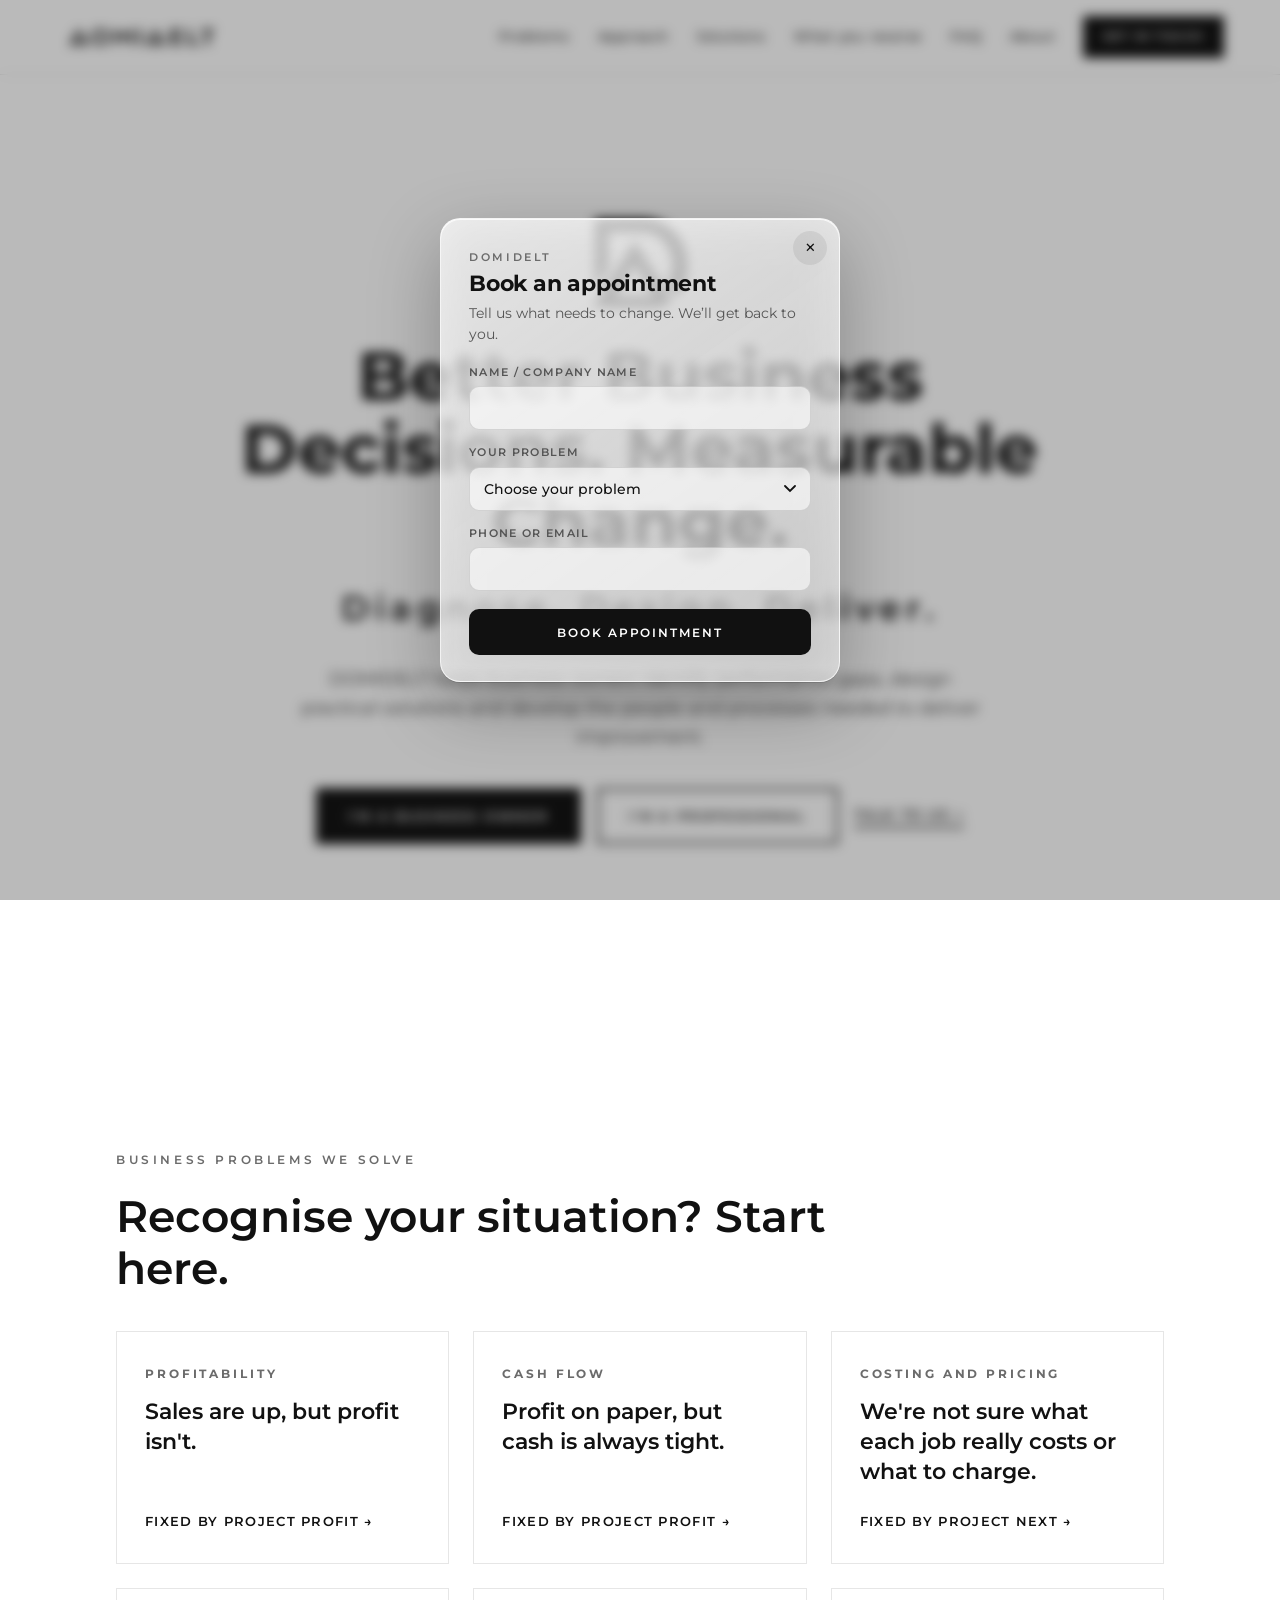
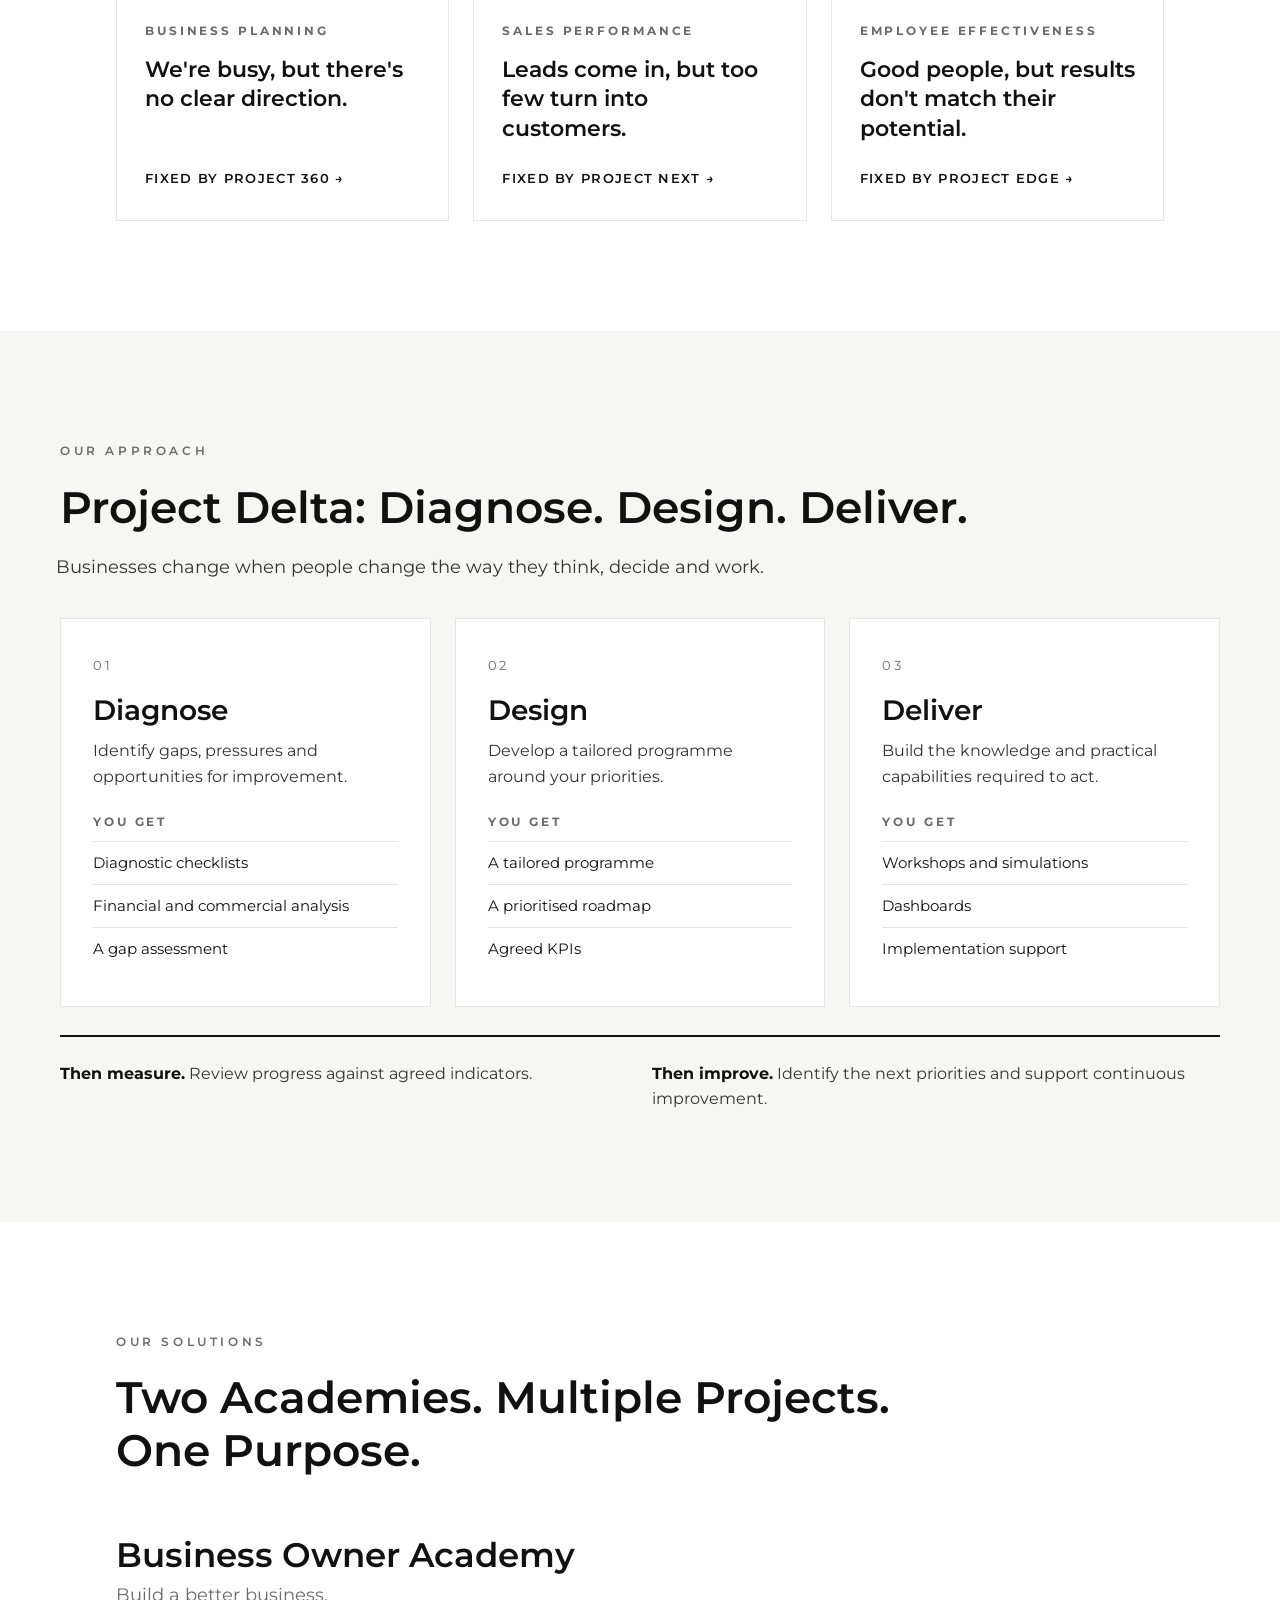
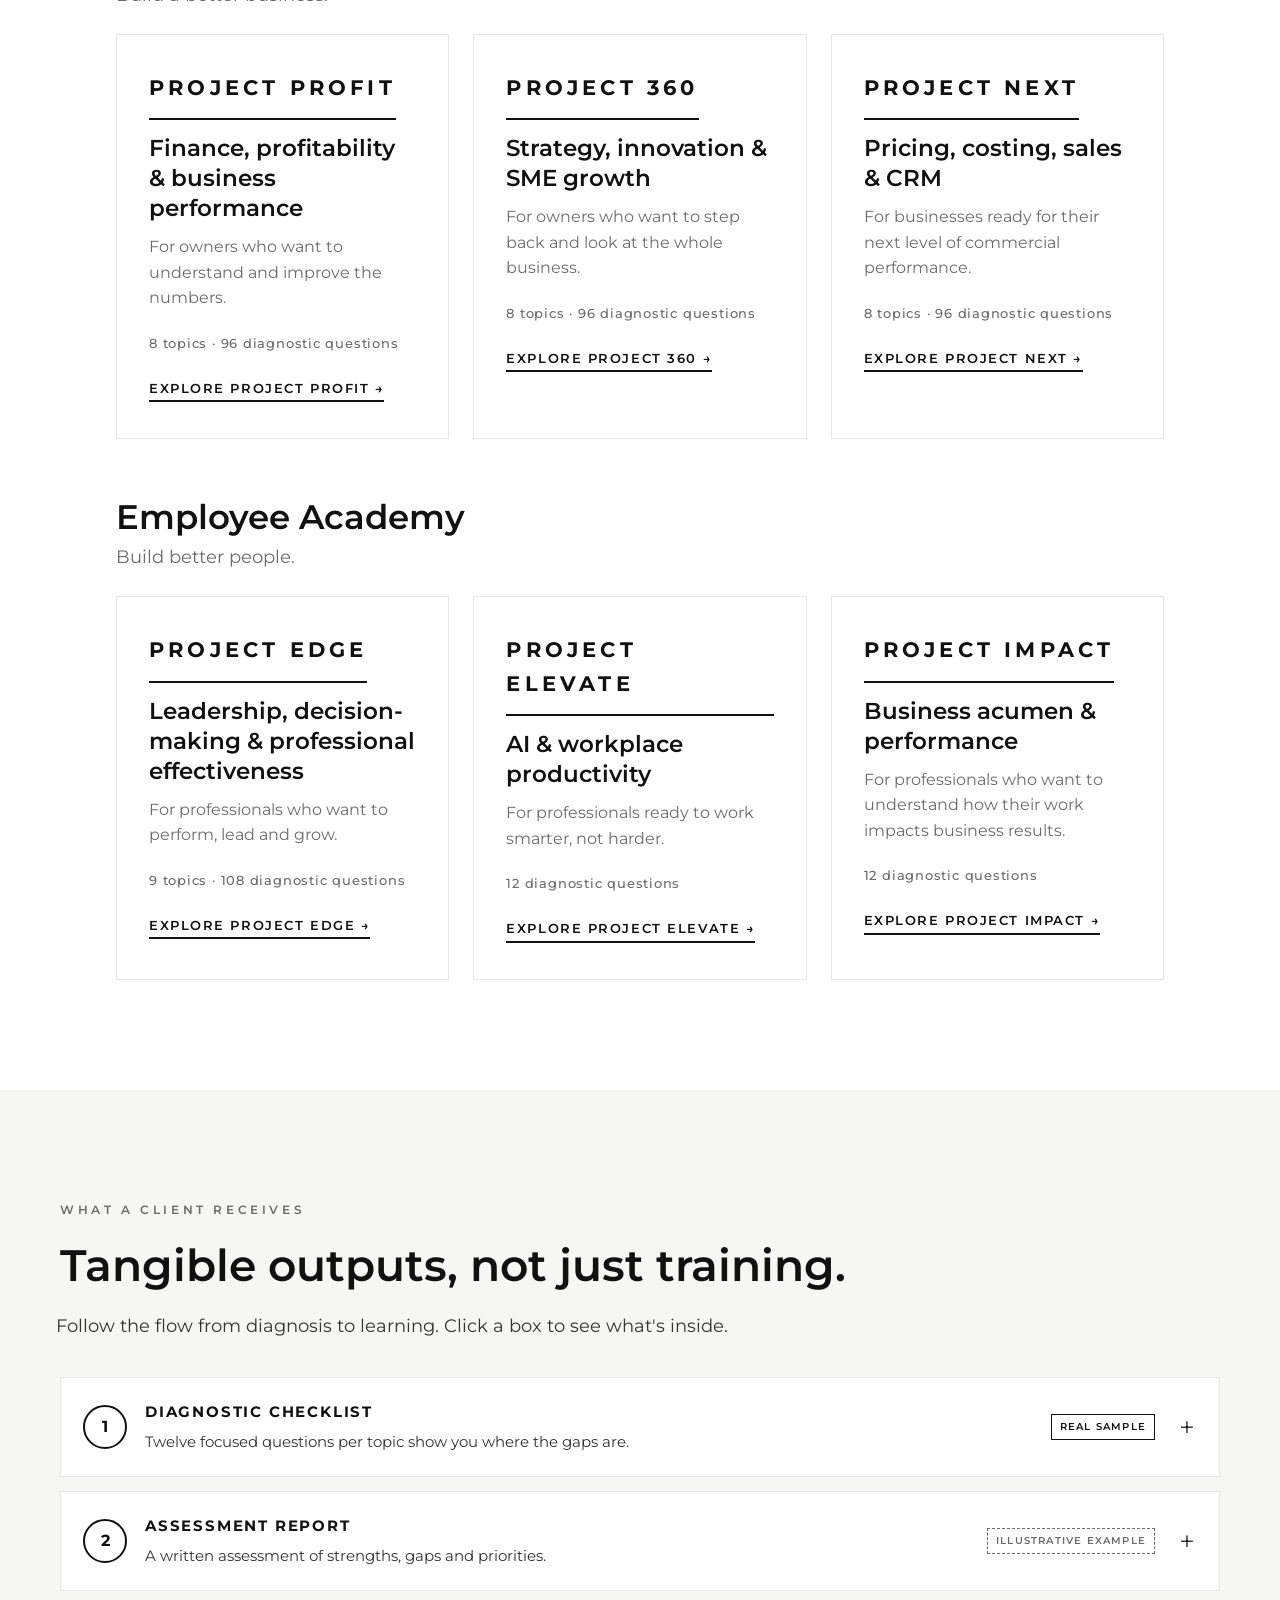
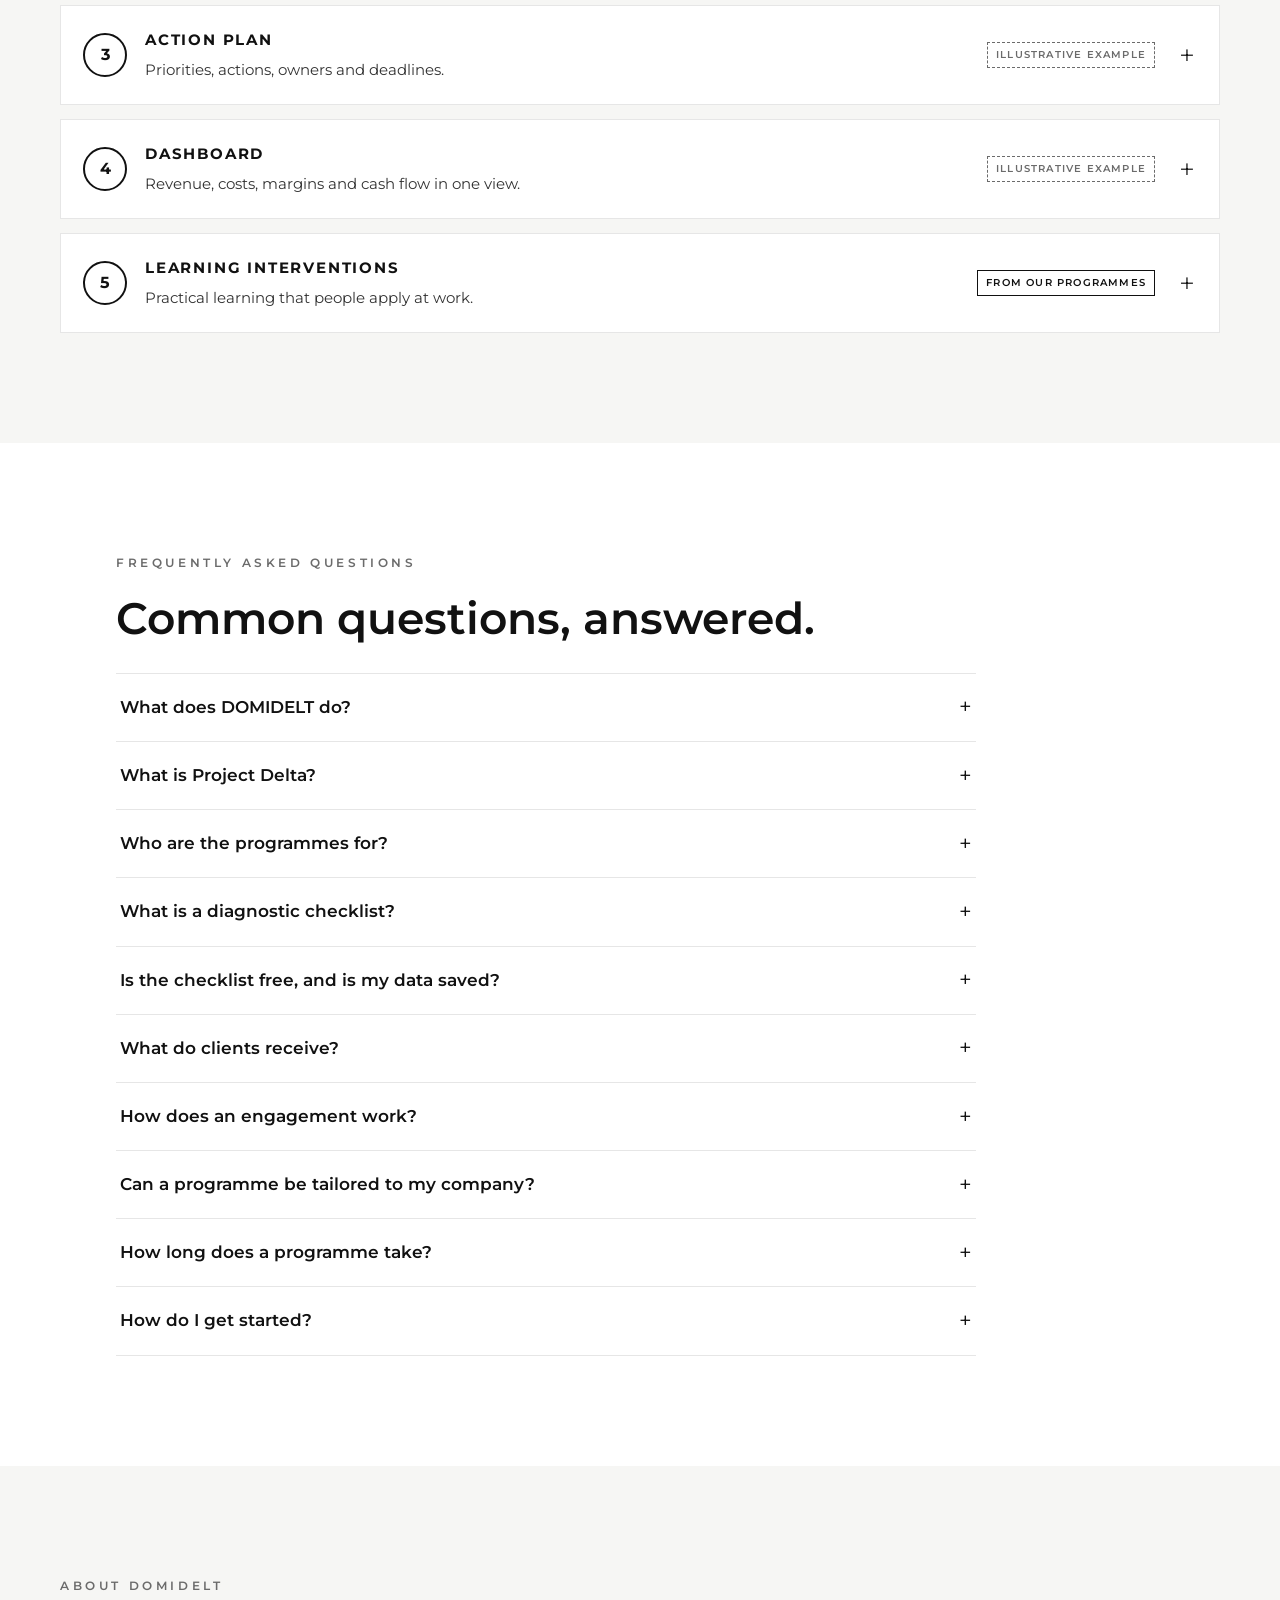
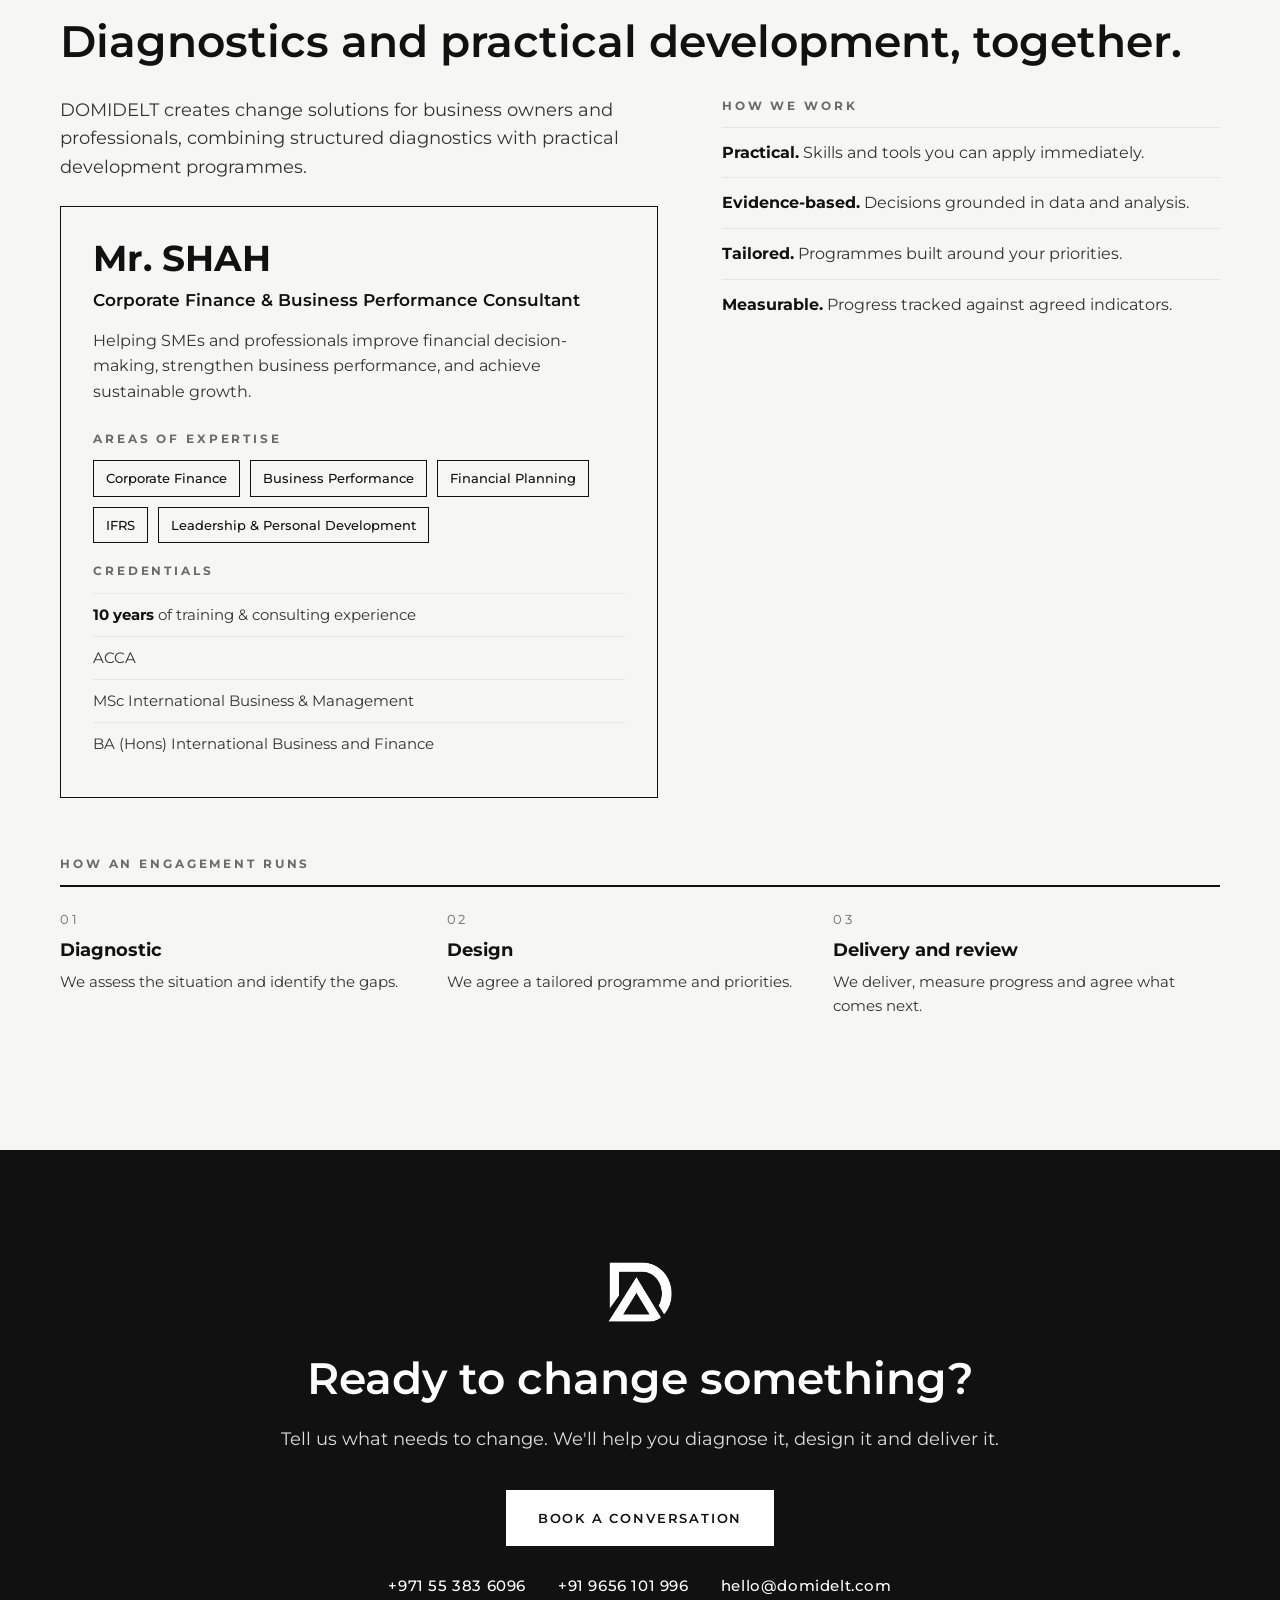
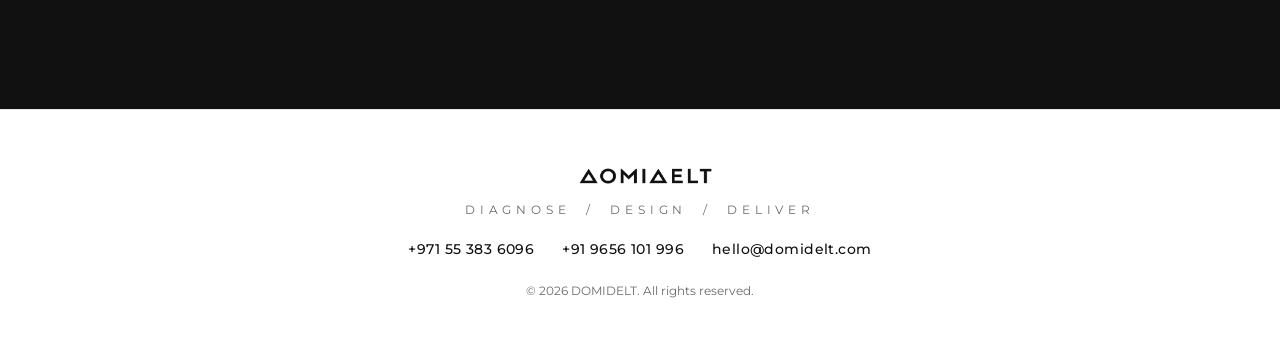
==== commit e9340950: "Add files via upload" ====
--- a/index.html
+++ b/index.html
@@ -274,18 +274,18 @@
   <!-- 06 ABOUT -->
   <section id="faq" class="section">
     <p class="eyebrow">Frequently asked questions</p>
-    <h2>Quick answers. Then take the next step.</h2>
+    <h2>Common questions, answered.</h2>
     <div class="faq-list">
-      <div class="faq-item"><button type="button" class="faq-q" aria-expanded="false">Not sure DOMIDELT is right for you? Start with your problem.</button><div class="faq-a"><p>We work with business owners and teams who want clear numbers, better decisions and measurable change. If you recognise a problem above, we can help.</p></div></div>
-      <div class="faq-item"><button type="button" class="faq-q" aria-expanded="false">Want to see how Project Delta works? Diagnose, design, deliver.</button><div class="faq-a"><p>We find the gaps, design the fix with you, then help you put it into action and review the results.</p></div></div>
-      <div class="faq-item"><button type="button" class="faq-q" aria-expanded="false">Business owner or employee? Choose your academy.</button><div class="faq-a"><p>The Business Owner Academy is for owners and managers running the business. The Employee Academy builds practical skills in your team.</p></div></div>
-      <div class="faq-item"><button type="button" class="faq-q" aria-expanded="false">Ready to start? Book a conversation.</button><div class="faq-a"><p>Every engagement begins with a conversation and a diagnostic, so we understand where you are before proposing anything.</p></div></div>
-      <div class="faq-item"><button type="button" class="faq-q" aria-expanded="false">Want to test yourself first? Take a diagnostic checklist.</button><div class="faq-a"><p>Each topic has 12 questions you can tick through in minutes. It is free to try and needs no sign-up.</p></div></div>
-      <div class="faq-item"><button type="button" class="faq-q" aria-expanded="false">Worried about privacy? Your answers stay with you.</button><div class="faq-a"><p>Checklist ticks stay in your browser. Nothing is saved or sent to us.</p></div></div>
-      <div class="faq-item"><button type="button" class="faq-q" aria-expanded="false">Curious what you will walk away with? See what you receive.</button><div class="faq-a"><p>A diagnostic checklist, assessment report, action plan, dashboard and learning interventions, all focused on action.</p></div></div>
-      <div class="faq-item"><button type="button" class="faq-q" aria-expanded="false">Need results soon? Ask us about timelines.</button><div class="faq-a"><p>Timing depends on scope and team size. We agree a clear plan with you after the first conversation.</p></div></div>
-      <div class="faq-item"><button type="button" class="faq-q" aria-expanded="false">Want it built around your company? Ask for a tailored programme.</button><div class="faq-a"><p>Yes. Programmes are shaped around your business, your numbers and your team, not delivered off the shelf.</p></div></div>
-      <div class="faq-item"><button type="button" class="faq-q" aria-expanded="false">Not sure which project fits? Tell us your problem.</button><div class="faq-a"><p>Use the Book appointment form or message us on WhatsApp, and we will point you to the right project.</p></div></div>
+      <div class="faq-item"><button type="button" class="faq-q" aria-expanded="false">What does DOMIDELT do?</button><div class="faq-a"><p>We help businesses and professionals find what is holding performance back, then design and deliver a practical fix through consulting and training.</p></div></div>
+      <div class="faq-item"><button type="button" class="faq-q" aria-expanded="false">What is Project Delta?</button><div class="faq-a"><p>It is our three-step method: Diagnose the gaps, Design the solution, then Deliver the change and review the results.</p></div></div>
+      <div class="faq-item"><button type="button" class="faq-q" aria-expanded="false">Who are the programmes for?</button><div class="faq-a"><p>The Business Owner Academy is for owners and managers. The Employee Academy is for employees and professionals who want to perform better.</p></div></div>
+      <div class="faq-item"><button type="button" class="faq-q" aria-expanded="false">What is a diagnostic checklist?</button><div class="faq-a"><p>A short set of 12 questions on a topic. You tick what is true for you, and the gaps show where to focus.</p></div></div>
+      <div class="faq-item"><button type="button" class="faq-q" aria-expanded="false">Is the checklist free, and is my data saved?</button><div class="faq-a"><p>It is free to use. Your ticks stay in your browser and nothing is saved or sent to us.</p></div></div>
+      <div class="faq-item"><button type="button" class="faq-q" aria-expanded="false">What do clients receive?</button><div class="faq-a"><p>A diagnostic checklist, assessment report, action plan, dashboard and learning interventions.</p></div></div>
+      <div class="faq-item"><button type="button" class="faq-q" aria-expanded="false">How does an engagement work?</button><div class="faq-a"><p>It runs in three steps: a diagnostic, a tailored programme design, then delivery and review.</p></div></div>
+      <div class="faq-item"><button type="button" class="faq-q" aria-expanded="false">Can a programme be tailored to my company?</button><div class="faq-a"><p>Yes. Every programme is shaped around your business, your numbers and your team.</p></div></div>
+      <div class="faq-item"><button type="button" class="faq-q" aria-expanded="false">How long does a programme take?</button><div class="faq-a"><p>It depends on scope and team size. We agree the timeline with you after the first conversation.</p></div></div>
+      <div class="faq-item"><button type="button" class="faq-q" aria-expanded="false">How do I get started?</button><div class="faq-a"><p>Book an appointment using the form, or email hello@domidelt.com, and we will reply with the next steps.</p></div></div>
     </div>
   </section>
 
@@ -338,7 +338,7 @@
     <p class="lead">Tell us what needs to change. We'll help you diagnose it, design it and deliver it.</p>
     <a class="btn btn-light" href="mailto:hello@domidelt.com?subject=Enquiry%3A%20Book%20a%20conversation">Book a conversation</a>
     <p class="contact-lines">
-      <span class="cl"><a href="tel:+971553836096">+971 55 383 6096</a><a class="wa" href="https://wa.me/971553836096?text=Hello%20DOMIDELT%2C%20I%27d%20like%20to%20find%20out%20more." target="_blank" rel="noopener" aria-label="WhatsApp" title="WhatsApp"><svg class="ico" viewBox="0 0 24 24" aria-hidden="true"><path d="M12 3a9 9 0 0 0-7.8 13.5L3 21l4.6-1.2A9 9 0 1 0 12 3z" fill="none" stroke="currentColor" stroke-width="1.8" stroke-linejoin="round"/><path d="M9 8.5c.3 2.6 2.9 5.2 5.5 5.5l1.2-1.4-2-1-.9.7c-.8-.4-1.5-1.1-1.9-1.9l.7-.9-1-2z" fill="currentColor"/></svg></a></span>
+      <span class="cl"><a href="tel:+971553836096">+971 55 383 6096</a></span>
       <span class="cl"><a href="tel:+919656101996">+91 9656 101 996</a></span>
       <a href="mailto:hello@domidelt.com">hello@domidelt.com</a>
     </p>
@@ -350,7 +350,7 @@
   <div class="foot-brand"><picture><source media="(prefers-color-scheme: dark)" srcset="assets/logo-wordmark-white.png"><img src="assets/logo-wordmark.png" alt="DOMIDELT" class="foot-logo"></picture></div>
   <p class="micro">DIAGNOSE&nbsp;&nbsp;/&nbsp;&nbsp;DESIGN&nbsp;&nbsp;/&nbsp;&nbsp;DELIVER</p>
   <p class="foot-contact">
-      <span class="cl"><a href="tel:+971553836096">+971 55 383 6096</a><a class="wa" href="https://wa.me/971553836096?text=Hello%20DOMIDELT%2C%20I%27d%20like%20to%20find%20out%20more." target="_blank" rel="noopener" aria-label="WhatsApp" title="WhatsApp"><svg class="ico" viewBox="0 0 24 24" aria-hidden="true"><path d="M12 3a9 9 0 0 0-7.8 13.5L3 21l4.6-1.2A9 9 0 1 0 12 3z" fill="none" stroke="currentColor" stroke-width="1.8" stroke-linejoin="round"/><path d="M9 8.5c.3 2.6 2.9 5.2 5.5 5.5l1.2-1.4-2-1-.9.7c-.8-.4-1.5-1.1-1.9-1.9l.7-.9-1-2z" fill="currentColor"/></svg></a></span>
+      <span class="cl"><a href="tel:+971553836096">+971 55 383 6096</a></span>
       <span class="cl"><a href="tel:+919656101996">+91 9656 101 996</a></span>
       <a href="mailto:hello@domidelt.com">hello@domidelt.com</a>
     </p>
--- a/styles.css
+++ b/styles.css
@@ -417,24 +417,4 @@
 }
 .faq-q:focus-visible { outline: 2px solid var(--ink); outline-offset: 2px; }
 
-/* slide-in popup */
-.popup { position: fixed; right: 20px; bottom: 20px; z-index: 50; width: 320px; max-width: calc(100vw - 32px); background: var(--paper); color: var(--ink); border: 1px solid var(--ink); box-shadow: 0 16px 40px rgba(0,0,0,.18); padding: 22px 20px 20px; transform: translateX(calc(100% + 40px)); opacity: 0; visibility: hidden; transition: transform .45s ease, opacity .3s, visibility 0s .45s; }
-.popup.in { transform: none; opacity: 1; visibility: visible; transition: transform .45s ease, opacity .3s; }
-.popup-x { position: absolute; top: 6px; right: 10px; background: none; border: 0; color: inherit; font-size: 26px; line-height: 1; cursor: pointer; padding: 4px 6px; }
-.popup-title { font-weight: 700; font-size: 14px; letter-spacing: .14em; text-transform: uppercase; }
-.popup-sub { color: var(--mute); font-size: 13px; margin: 4px 0 14px; }
-.popup form { display: flex; flex-direction: column; gap: 12px; }
-.popup label { display: flex; flex-direction: column; gap: 4px; font-size: 11px; font-weight: 600; letter-spacing: .1em; text-transform: uppercase; color: var(--mute); }
-.popup input[type=text], .popup select { font: inherit; font-size: 14px; letter-spacing: 0; text-transform: none; font-weight: 400; color: var(--ink); background: var(--paper); border: 1px solid var(--line); padding: 10px; width: 100%; border-radius: 0; }
-.popup input:focus, .popup select:focus { outline: 2px solid var(--ink); outline-offset: 0; }
-.popup-hp { position: absolute; left: -9999px; }
-.popup-msg { font-size: 12px; min-height: 0; }
-.popup-msg.err { color: #c0392b; }
-.popup-thanks { font-size: 14px; padding: 8px 0; }
-.popup .btn { width: 100%; justify-content: center; text-align: center; }
-@media (max-width: 600px) {
-  .popup { right: 8px; left: 8px; bottom: 8px; width: auto; max-width: none; padding: 16px 16px 14px; }
-  .popup-sub { display: none; }
-  .popup form { gap: 9px; }
-}
-@media (prefers-reduced-motion: reduce) { .popup, .faq-a { transition: none; } }
+@media (prefers-reduced-motion: reduce) { .faq-a { transition: none; } }
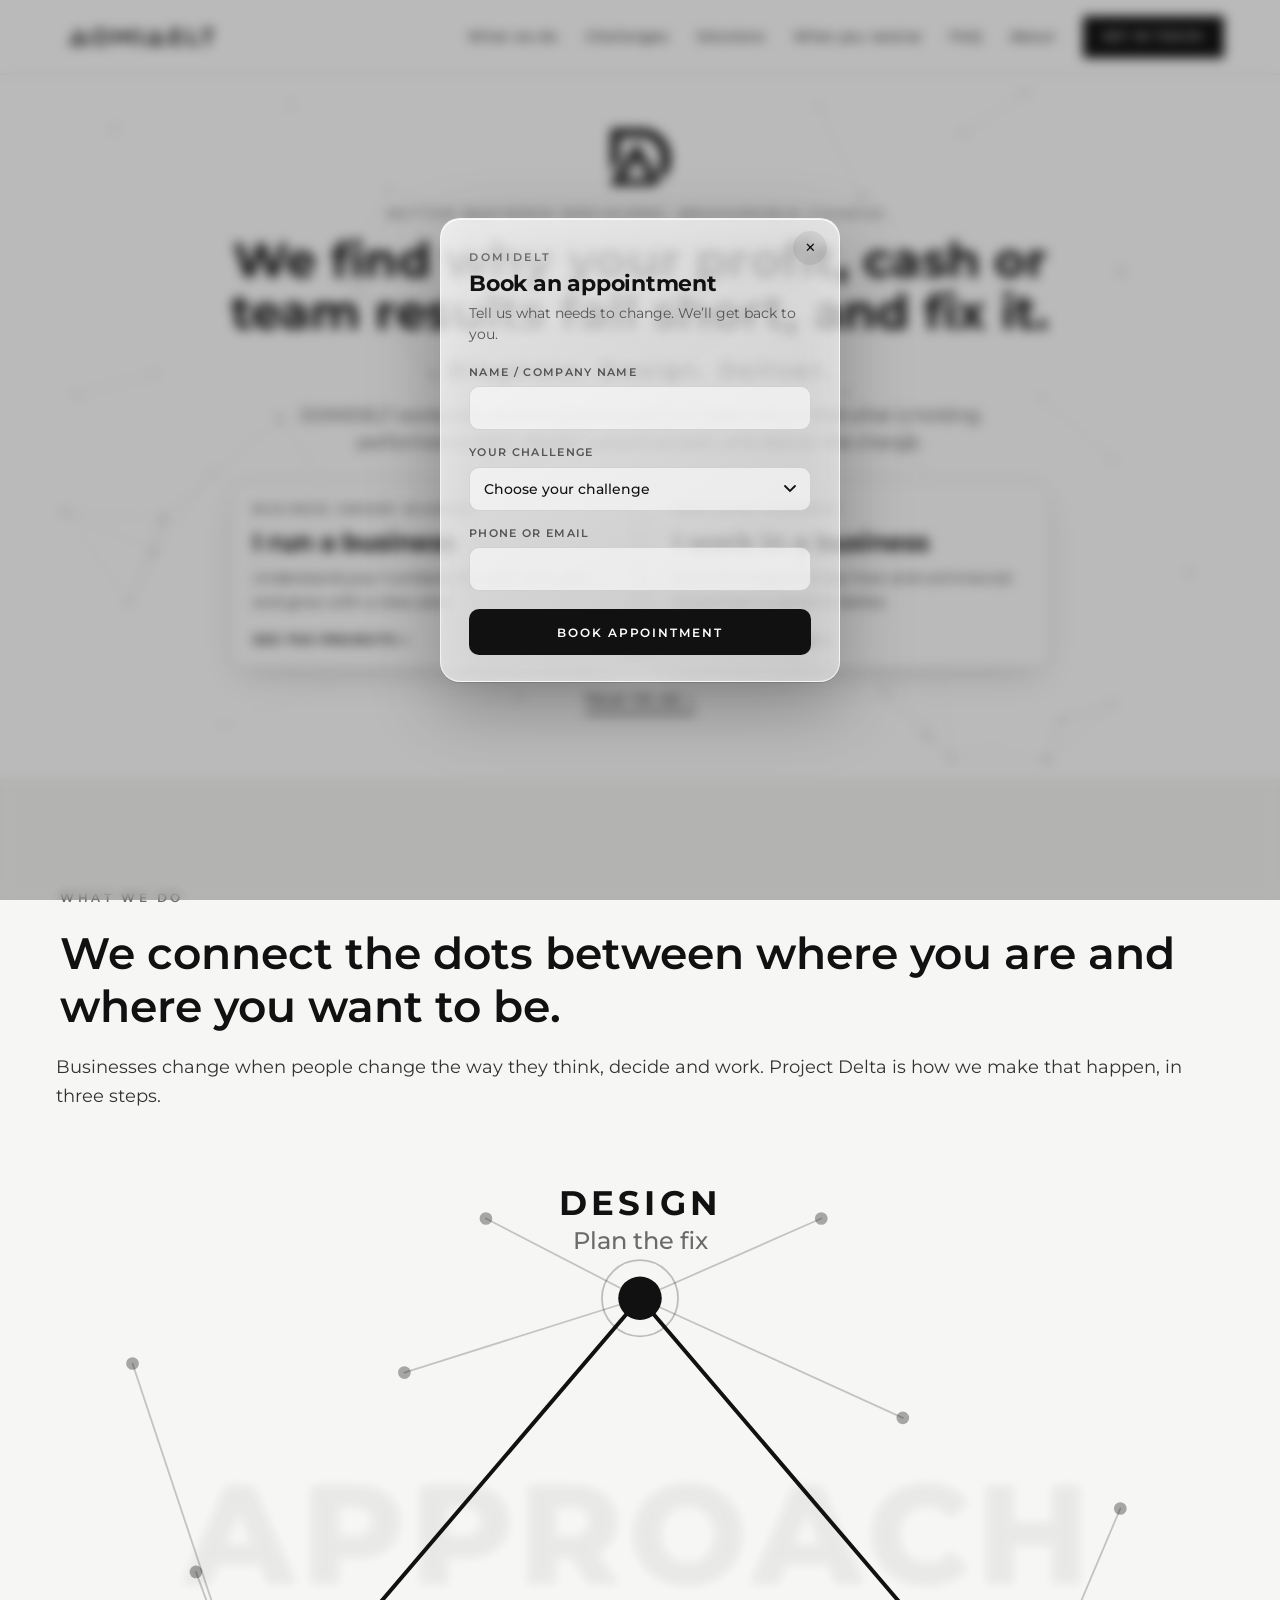
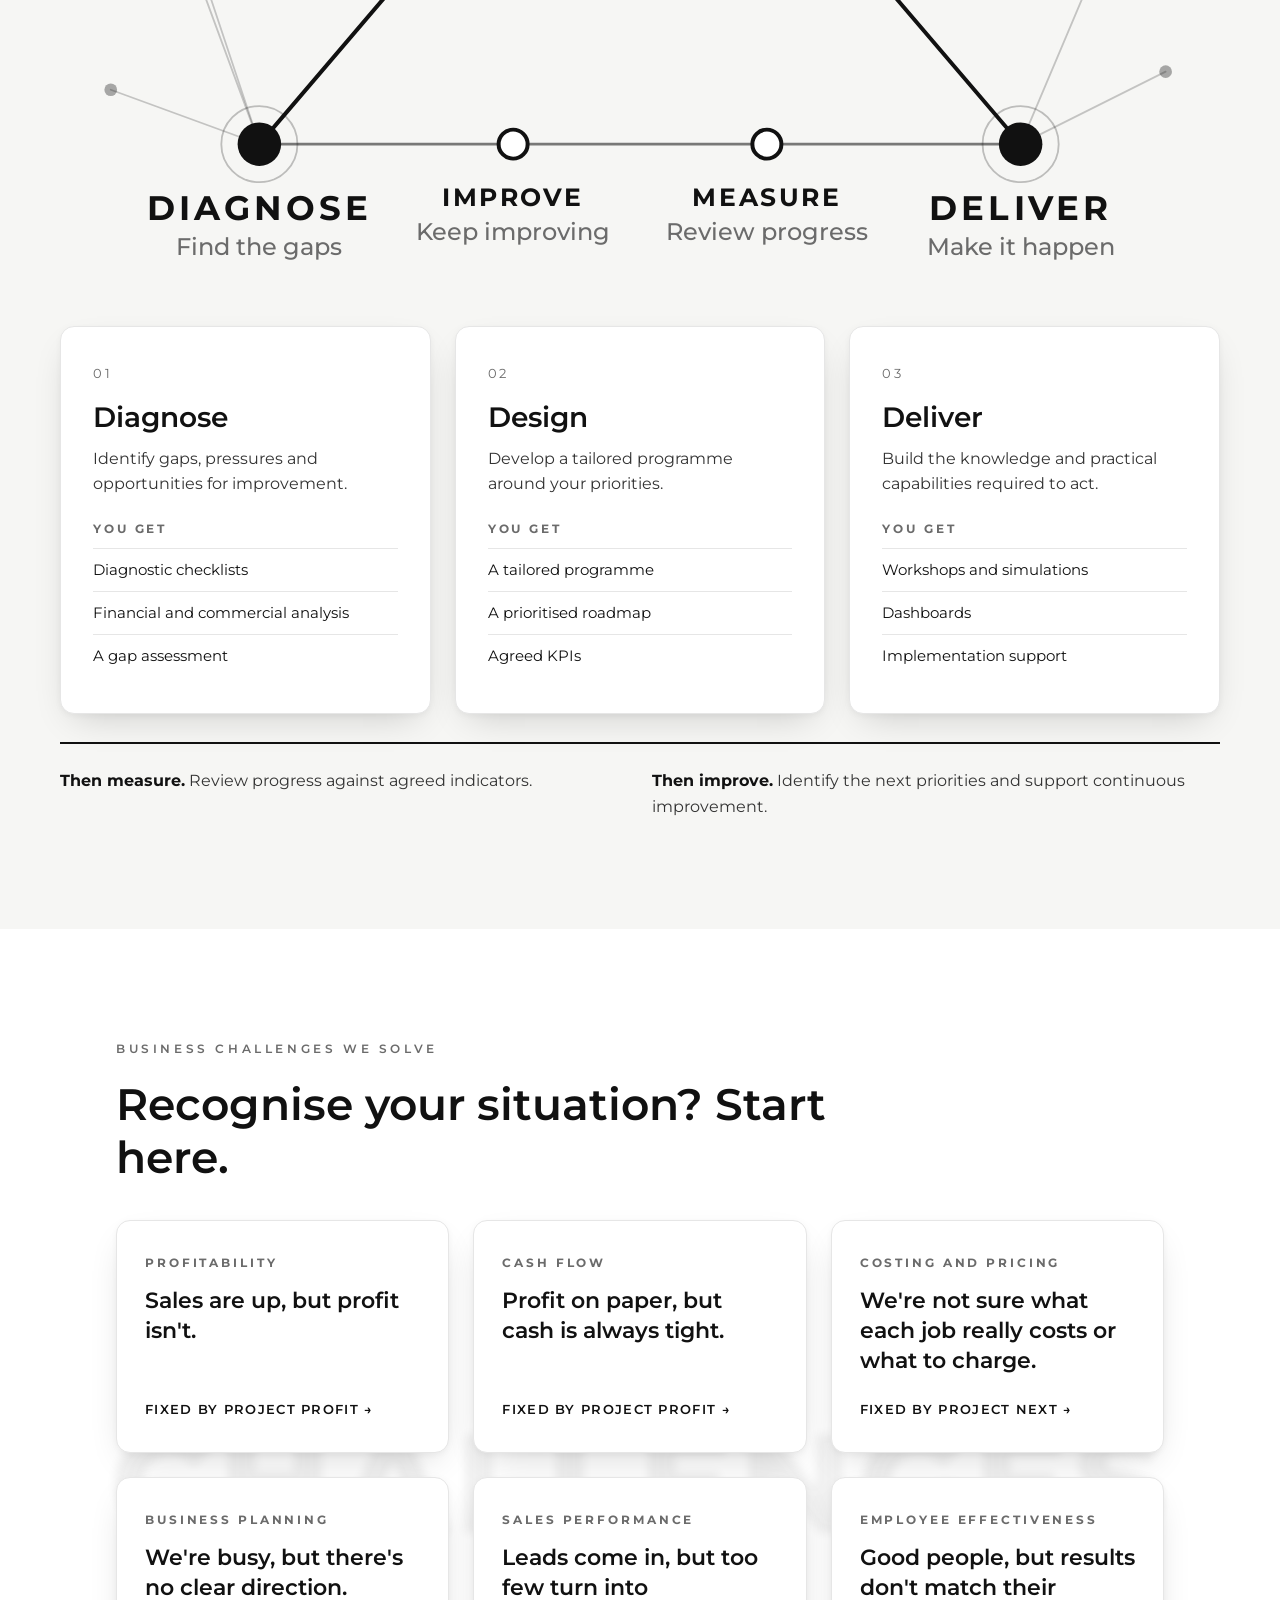
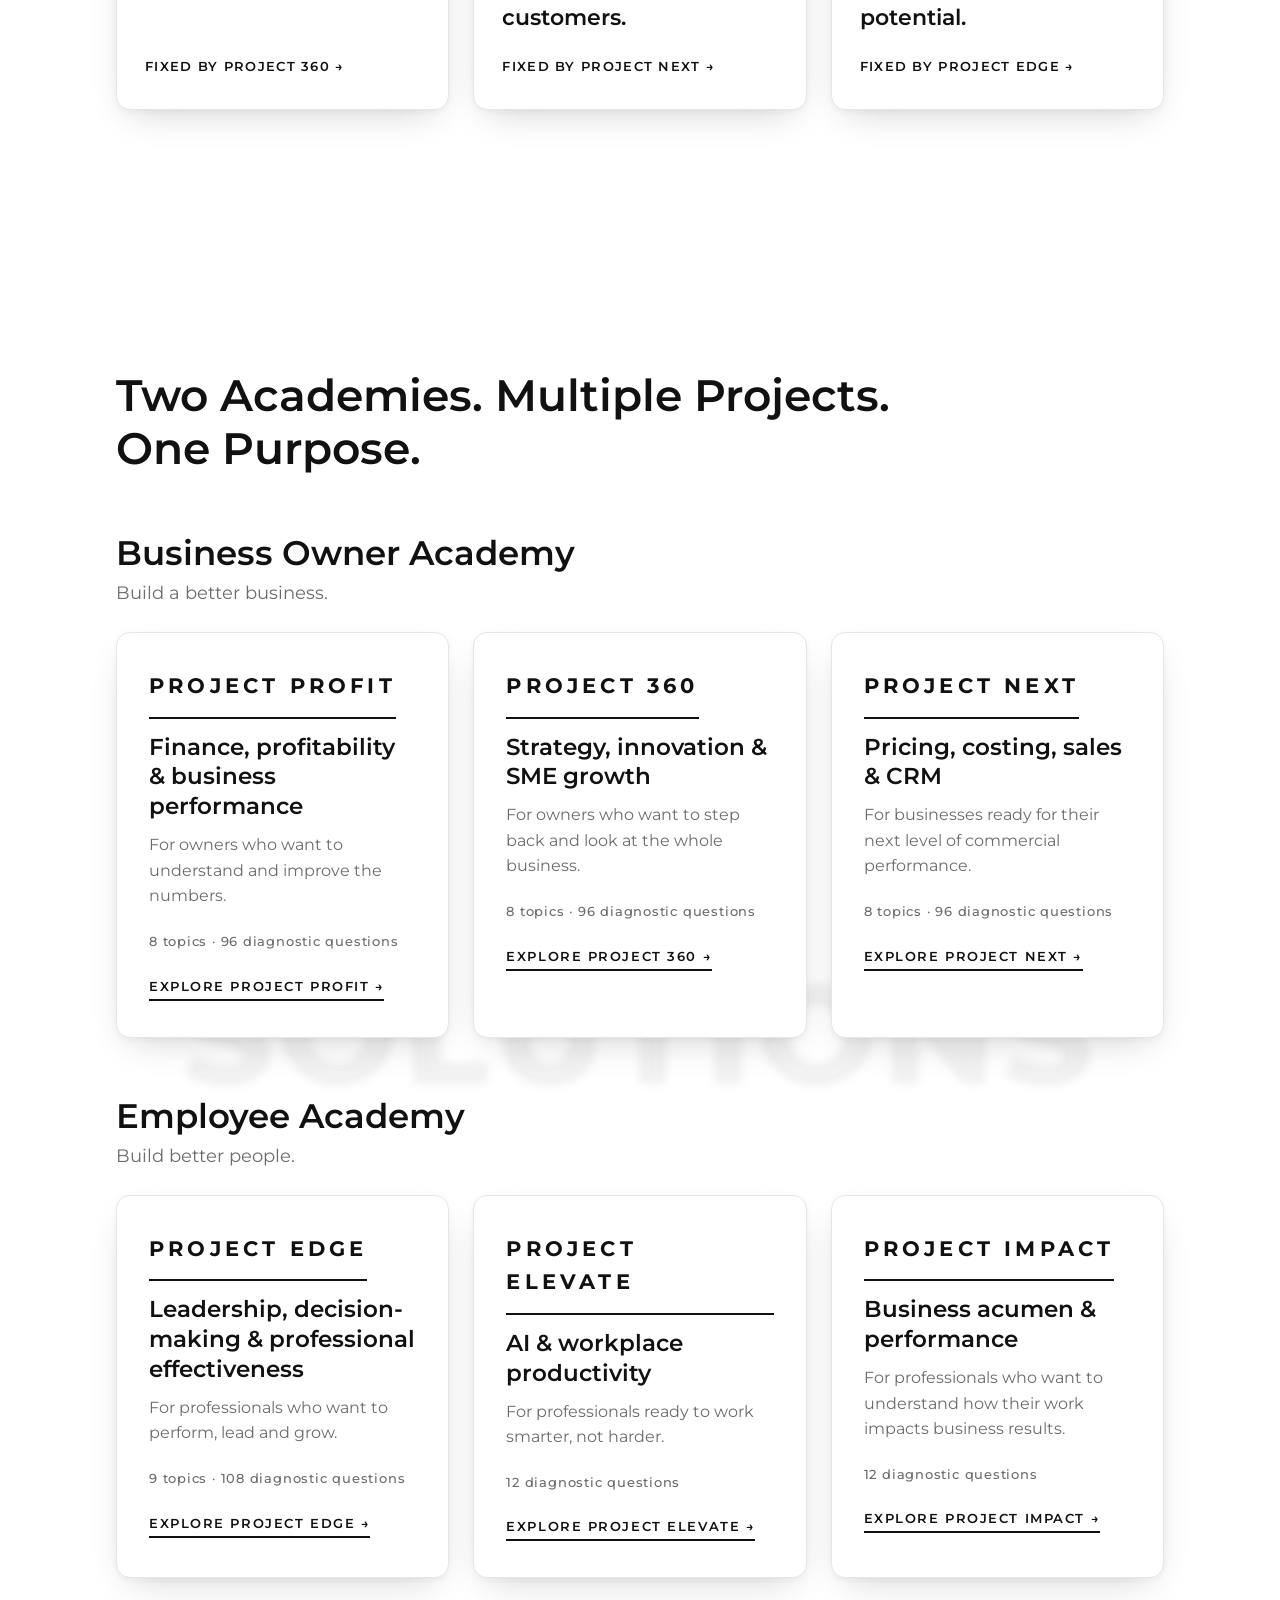
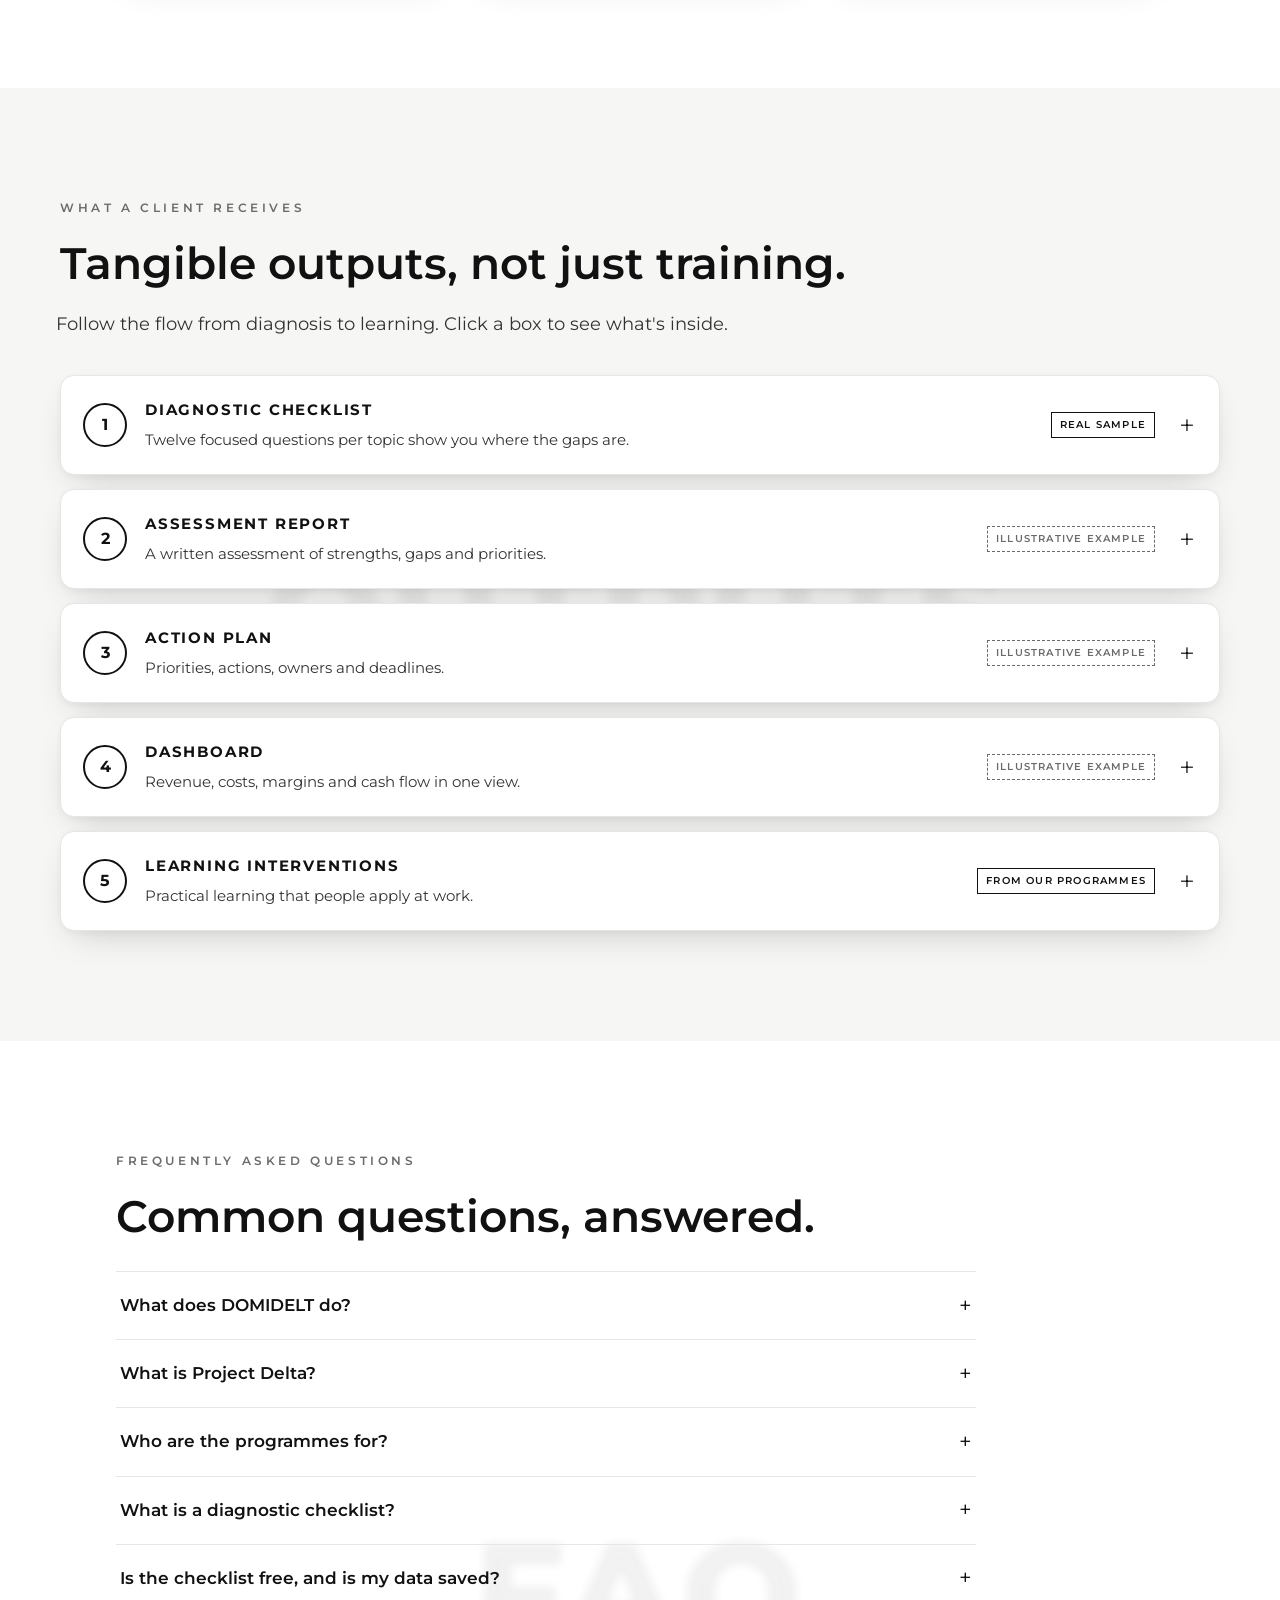
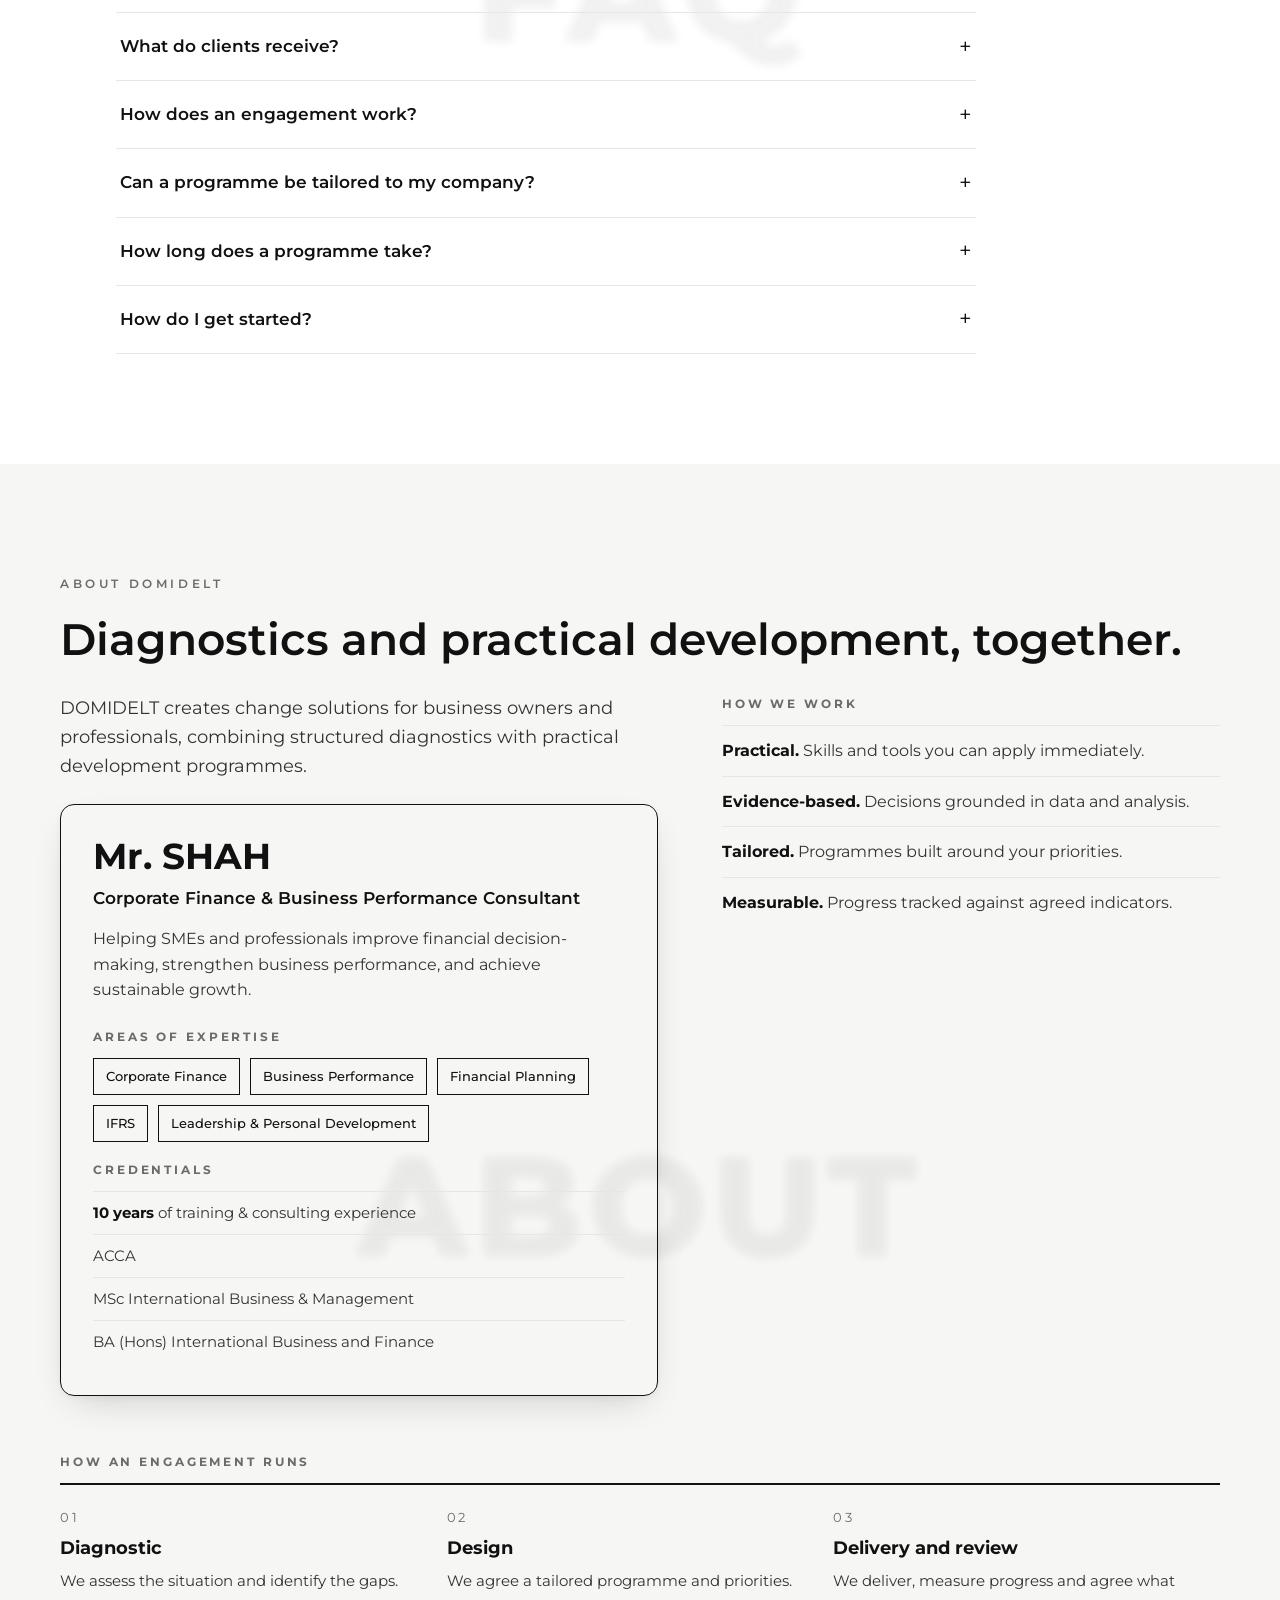
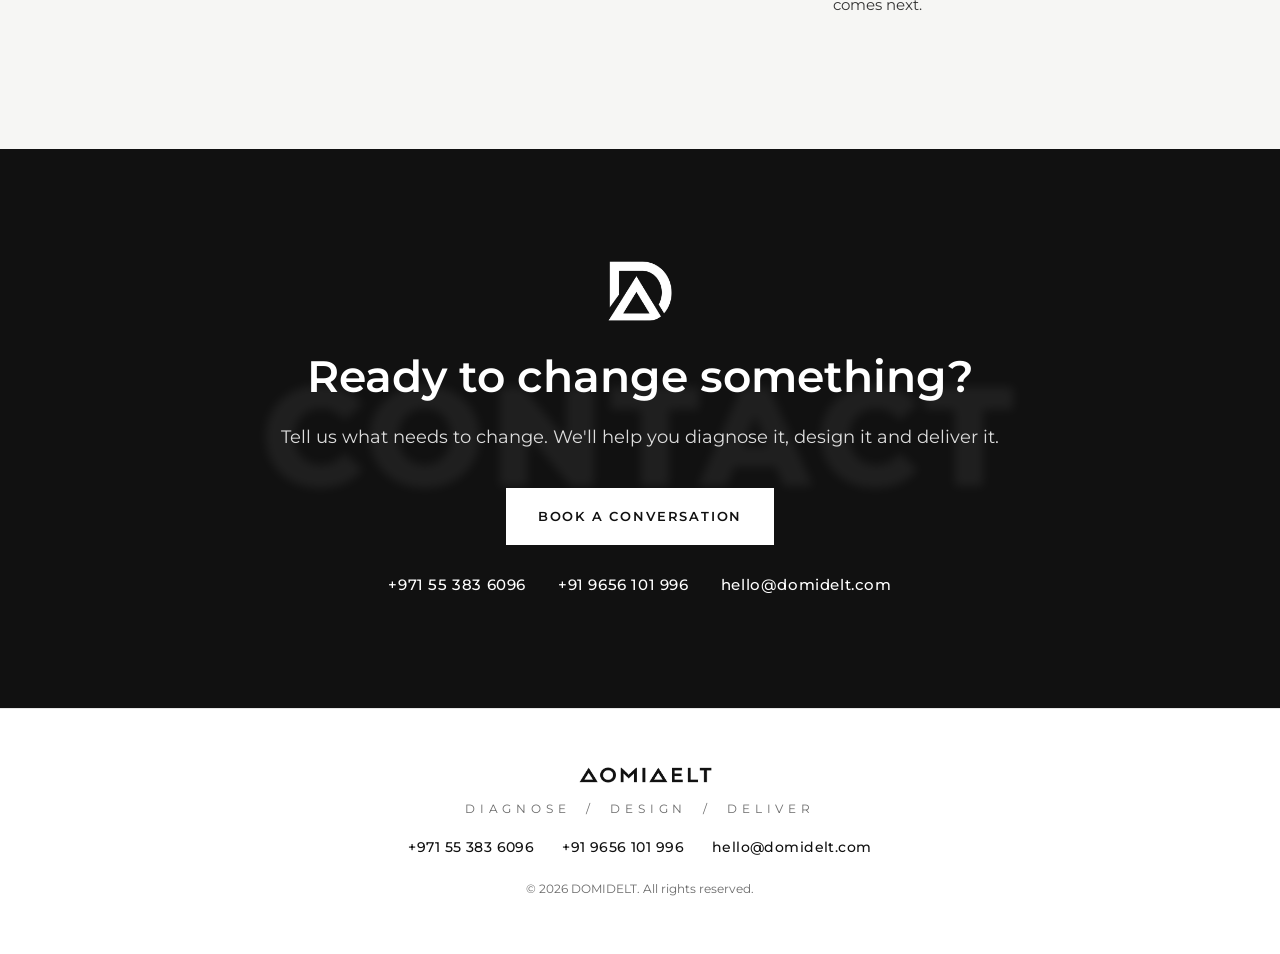
==== commit 703834a1: "Add files via upload" ====
--- a/index.html
+++ b/index.html
@@ -4,14 +4,63 @@
   <meta charset="utf-8">
   <meta name="viewport" content="width=device-width, initial-scale=1">
   <meta name="color-scheme" content="light dark">
-  <title>DOMIDELT | Better Business Decisions. Measurable Change.</title>
+
+  <title>DOMIDELT | Business Performance &amp; Corporate Finance Consulting for SMEs</title>
   <meta name="description" content="DOMIDELT helps business owners identify performance gaps, design practical solutions and develop the people and processes needed to deliver improvement. Diagnose. Design. Deliver.">
+  <link rel="canonical" href="https://domidelt.com/">
+
+  <link rel="icon" type="image/svg+xml" href="favicon.svg">
   <link rel="icon" type="image/png" sizes="32x32" href="assets/favicon-32.png">
   <link rel="apple-touch-icon" href="assets/favicon-180.png">
+
+  <!-- Social sharing (LinkedIn, WhatsApp, Facebook, X) -->
+  <meta property="og:type" content="website">
+  <meta property="og:site_name" content="DOMIDELT">
+  <meta property="og:title" content="DOMIDELT | Better Business Decisions. Measurable Change.">
+  <meta property="og:description" content="Change solutions for business owners and professionals: structured diagnostics with practical development.">
+  <meta property="og:url" content="https://domidelt.com/">
+  <meta property="og:image" content="https://domidelt.com/assets/logo-wordmark.png">
+  <meta name="twitter:card" content="summary">
+
+  <!-- Brand structured data: tells search engines DOMIDELT is a brand, not a typo -->
+  <script type="application/ld+json">
+  {
+    "@context": "https://schema.org",
+    "@graph": [
+      {
+        "@type": "WebSite",
+        "@id": "https://domidelt.com/#website",
+        "url": "https://domidelt.com/",
+        "name": "DOMIDELT",
+        "alternateName": "Domidelt",
+        "publisher": { "@id": "https://domidelt.com/#organization" }
+      },
+      {
+        "@type": "Organization",
+        "@id": "https://domidelt.com/#organization",
+        "name": "DOMIDELT",
+        "alternateName": "Domidelt",
+        "url": "https://domidelt.com/",
+        "logo": "https://domidelt.com/assets/favicon-180.png",
+        "description": "DOMIDELT is a corporate finance, business performance and practical development consultancy helping SMEs and professionals achieve measurable change.",
+        "email": "hello@domidelt.com",
+        "telephone": "+971553836096",
+        "founder": { "@type": "Person", "name": "Mr. Shah" },
+        "contactPoint": {
+          "@type": "ContactPoint",
+          "contactType": "customer service",
+          "email": "hello@domidelt.com",
+          "telephone": "+971553836096"
+        }
+      }
+    ]
+  }
+  </script>
+
   <link rel="preconnect" href="https://fonts.googleapis.com">
   <link rel="preconnect" href="https://fonts.gstatic.com" crossorigin>
   <link href="https://fonts.googleapis.com/css2?family=Montserrat:wght@300;400;500;600;700&display=swap" rel="stylesheet">
-  <link rel="stylesheet" href="styles.css">
+  <link rel="stylesheet" href="styles.css?v=4">
 </head>
 <body>
 
@@ -20,8 +69,8 @@
     <picture><source media="(prefers-color-scheme: dark)" srcset="assets/logo-wordmark-white.png"><img src="assets/logo-wordmark.png" alt="DOMIDELT" class="brand-logo"></picture>
   </a>
   <nav>
-    <a href="#problems">Problems</a>
-    <a href="#approach">Approach</a>
+    <a href="#approach">What we do</a>
+    <a href="#challenges">Challenges</a>
     <a href="#solutions">Solutions</a>
     <a href="#receive">What you receive</a>
     <a href="#faq">FAQ</a>
@@ -32,62 +81,36 @@
 
 <main id="top">
 
-  <!-- 01 HERO -->
-  <section class="hero">
+  <section class="hero net-host">
     <picture><source media="(prefers-color-scheme: dark)" srcset="assets/logo-mono-white.png"><img src="assets/logo-mono.png" alt="DOMIDELT" class="hero-d"></picture>
-    <h1>Better Business Decisions. Measurable Change.</h1>
+    <p class="hero-eyebrow">Better business decisions. Measurable change.</p>
+    <h1>We find why your profit, cash or team results fall short, and fix it.</h1>
     <p class="tagline-big">Diagnose. Design. Deliver.</p>
-    <p class="lead">DOMIDELT helps business owners identify performance gaps, design practical solutions and develop the people and processes needed to deliver improvement.</p>
-    <div class="cta-row">
-      <a class="btn" href="#business-owner">I'm a Business Owner</a>
-      <a class="btn btn-outline" href="#employee">I'm a Professional</a>
-      <a class="link talk" href="#contact">Talk to us →</a>
-    </div>
-  </section>
-
-  <!-- 02 PROBLEMS -->
-  <section id="problems" class="section">
-    <p class="eyebrow">Business problems we solve</p>
-    <h2>Recognise your situation? Start here.</h2>
-    <div class="grid three problems">
-      <a class="problem" href="project-profit/#profitability">
-        <span class="tag">Profitability</span>
-        <span class="quote">Sales are up, but profit isn't.</span>
-        <span class="fix">Fixed by Project Profit →</span>
-      </a>
-      <a class="problem" href="project-profit/#cash-flow">
-        <span class="tag">Cash flow</span>
-        <span class="quote">Profit on paper, but cash is always tight.</span>
-        <span class="fix">Fixed by Project Profit →</span>
-      </a>
-      <a class="problem" href="project-next/#pricing-strategy">
-        <span class="tag">Costing and pricing</span>
-        <span class="quote">We're not sure what each job really costs or what to charge.</span>
-        <span class="fix">Fixed by Project Next →</span>
-      </a>
-      <a class="problem" href="project-360/#strategic-planning">
-        <span class="tag">Business planning</span>
-        <span class="quote">We're busy, but there's no clear direction.</span>
-        <span class="fix">Fixed by Project 360 →</span>
-      </a>
-      <a class="problem" href="project-next/#sales-performance">
-        <span class="tag">Sales performance</span>
-        <span class="quote">Leads come in, but too few turn into customers.</span>
-        <span class="fix">Fixed by Project Next →</span>
-      </a>
-      <a class="problem" href="project-edge/#professional-effectiveness">
-        <span class="tag">Employee effectiveness</span>
-        <span class="quote">Good people, but results don't match their potential.</span>
-        <span class="fix">Fixed by Project Edge →</span>
-      </a>
-    </div>
-  </section>
-
-  <!-- 03 APPROACH -->
-  <section id="approach" class="section alt">
-    <p class="eyebrow">Our approach</p>
-    <h2>Project Delta: Diagnose. Design. Deliver.</h2>
-    <p class="lead left">Businesses change when people change the way they think, decide and work.</p>
+    <p class="lead">DOMIDELT works with business owners and professionals to find what is holding performance back, design a practical plan, and deliver the change.</p>
+    <div class="paths">
+      <a class="path" href="#business-owner">
+        <span class="path-k">Business Owner Academy</span>
+        <strong>I run a business</strong>
+        <span>Understand your numbers, fix profit and cash, and grow with a clear plan.</span>
+        <span class="path-go">See the projects →</span>
+      </a>
+      <a class="path" href="#employee">
+        <span class="path-k">Employee Academy</span>
+        <strong>I work in a business</strong>
+        <span>Build the skills, AI know-how and commercial awareness to perform better.</span>
+        <span class="path-go">See the projects →</span>
+      </a>
+    </div>
+    <a class="link talk" href="#contact">Talk to us →</a>
+  </section>
+
+  <section id="approach" class="section alt" data-bg="Approach">
+    <p class="eyebrow">What we do</p>
+    <h2>We connect the dots between where you are and where you want to be.</h2>
+    <p class="lead left">Businesses change when people change the way they think, decide and work. Project Delta is how we make that happen, in three steps.</p>
+    <figure class="net-fig" aria-label="Diagnose, Design and Deliver form a triangle. Measure and Improve connect Deliver back to Diagnose.">
+      <svg viewBox="0 0 640 410" role="img" aria-hidden="true"><path class="edge ray" pathLength="1" style="--d:0.00s" d="M40,120 L110,330"/><path class="edge ray" pathLength="1" style="--d:0.05s" d="M75,235 L110,330"/><path class="edge ray" pathLength="1" style="--d:0.10s" d="M190,125 L320,84"/><path class="edge ray" pathLength="1" style="--d:0.15s" d="M235,40 L320,84"/><path class="edge ray" pathLength="1" style="--d:0.20s" d="M420,40 L320,84"/><path class="edge ray" pathLength="1" style="--d:0.25s" d="M465,150 L320,84"/><path class="edge ray" pathLength="1" style="--d:0.30s" d="M585,200 L530,330"/><path class="edge ray" pathLength="1" style="--d:0.35s" d="M610,290 L530,330"/><path class="edge ray" pathLength="1" style="--d:0.40s" d="M28,300 L110,330"/><circle class="dotx" style="--d:0.00s" cx="40" cy="120" r="3.5"/><circle class="dotx" style="--d:0.05s" cx="75" cy="235" r="3.5"/><circle class="dotx" style="--d:0.10s" cx="190" cy="125" r="3.5"/><circle class="dotx" style="--d:0.15s" cx="235" cy="40" r="3.5"/><circle class="dotx" style="--d:0.20s" cx="420" cy="40" r="3.5"/><circle class="dotx" style="--d:0.25s" cx="465" cy="150" r="3.5"/><circle class="dotx" style="--d:0.30s" cx="585" cy="200" r="3.5"/><circle class="dotx" style="--d:0.35s" cx="610" cy="290" r="3.5"/><circle class="dotx" style="--d:0.40s" cx="28" cy="300" r="3.5"/><path class="edge" pathLength="1" style="--d:0.6s" d="M110,330 L320,84"/><path class="edge" pathLength="1" style="--d:1.5s" d="M320,84 L530,330"/><path class="edge base" pathLength="1" style="--d:2.4s" d="M530,330 L390,330"/><path class="edge base" pathLength="1" style="--d:3.3s" d="M390,330 L250,330"/><path class="edge base" pathLength="1" style="--d:4.2s" d="M250,330 L110,330"/><circle class="node pulse" style="--d:0.6s" cx="110" cy="330" r="12"/><circle class="halo" style="--d:0.6s" cx="110" cy="330" r="21"/><circle class="node pulse" style="--d:1.5s" cx="320" cy="84" r="12"/><circle class="halo" style="--d:1.5s" cx="320" cy="84" r="21"/><circle class="node pulse" style="--d:2.4s" cx="530" cy="330" r="12"/><circle class="halo" style="--d:2.4s" cx="530" cy="330" r="21"/><circle class="node sm" style="--d:3.3s" cx="390" cy="330" r="8"/><circle class="node sm" style="--d:4.2s" cx="250" cy="330" r="8"/><text class="lbl" style="--d:0.6s" x="110" y="372">Diagnose</text><text class="sub" style="--d:0.6s" x="110" y="391">Find the gaps</text><text class="lbl" style="--d:1.5s" x="320" y="38">Design</text><text class="sub" style="--d:1.5s" x="320" y="57">Plan the fix</text><text class="lbl" style="--d:2.4s" x="530" y="372">Deliver</text><text class="sub" style="--d:2.4s" x="530" y="391">Make it happen</text><text class="lbl sm" style="--d:3.3s" x="390" y="364">Measure</text><text class="sub" style="--d:3.3s" x="390" y="383">Review progress</text><text class="lbl sm" style="--d:4.2s" x="250" y="364">Improve</text><text class="sub" style="--d:4.2s" x="250" y="383">Keep improving</text></svg>
+    </figure>
     <div class="grid three steps">
       <article class="card step">
         <span class="num">01</span>
@@ -129,8 +152,45 @@
     </div>
   </section>
 
-  <!-- 04 SOLUTIONS -->
-  <section id="solutions" class="section">
+  <section id="challenges" class="section" data-bg="Challenges">
+    <span id="problems"></span>
+    <p class="eyebrow">Business challenges we solve</p>
+    <h2>Recognise your situation? Start here.</h2>
+    <div class="grid three problems">
+      <a class="problem" href="project-profit/#profitability">
+        <span class="tag">Profitability</span>
+        <span class="quote">Sales are up, but profit isn't.</span>
+        <span class="fix">Fixed by Project Profit →</span>
+      </a>
+      <a class="problem" href="project-profit/#cash-flow">
+        <span class="tag">Cash flow</span>
+        <span class="quote">Profit on paper, but cash is always tight.</span>
+        <span class="fix">Fixed by Project Profit →</span>
+      </a>
+      <a class="problem" href="project-next/#pricing-strategy">
+        <span class="tag">Costing and pricing</span>
+        <span class="quote">We're not sure what each job really costs or what to charge.</span>
+        <span class="fix">Fixed by Project Next →</span>
+      </a>
+      <a class="problem" href="project-360/#strategic-planning">
+        <span class="tag">Business planning</span>
+        <span class="quote">We're busy, but there's no clear direction.</span>
+        <span class="fix">Fixed by Project 360 →</span>
+      </a>
+      <a class="problem" href="project-next/#sales-performance">
+        <span class="tag">Sales performance</span>
+        <span class="quote">Leads come in, but too few turn into customers.</span>
+        <span class="fix">Fixed by Project Next →</span>
+      </a>
+      <a class="problem" href="project-edge/#professional-effectiveness">
+        <span class="tag">Employee effectiveness</span>
+        <span class="quote">Good people, but results don't match their potential.</span>
+        <span class="fix">Fixed by Project Edge →</span>
+      </a>
+    </div>
+  </section>
+
+  <section id="solutions" class="section" data-bg="Solutions">
     <p class="eyebrow">Our solutions</p>
     <h2>Two Academies. Multiple Projects. One Purpose.</h2>
 
@@ -198,8 +258,7 @@
     </div>
   </section>
 
-  <!-- 05 WHAT A CLIENT RECEIVES -->
-  <section id="receive" class="section alt">
+  <section id="receive" class="section alt" data-bg="Outputs">
     <p class="eyebrow">What a client receives</p>
     <h2>Tangible outputs, not just training.</h2>
     <p class="lead left">Follow the flow from diagnosis to learning. Click a box to see what's inside.</p>
@@ -208,7 +267,7 @@
       <details class="box">
         <summary><span class="box-num">1</span><span class="box-main"><span class="box-title">Diagnostic checklist</span><span class="box-desc">Twelve focused questions per topic show you where the gaps are.</span></span><span class="badge real">Real sample</span></summary>
         <div class="box-body">
-          <p class="recv-sub">Try five questions from Project Profit, Cash Flow:</p>
+          <p class="recv-sub">Try five questions from Project Profit, Cash Flow. Tick a question only if you can answer yes and explain why. If you can tick them all and explain each one, you are in good shape here.</p>
           <ul class="checks" id="sample-checks">
             <li><label><input type="checkbox"><span>Do you maintain a regular cash flow forecast?</span></label></li>
             <li><label><input type="checkbox"><span>Can you predict your cash position over the next 4–13 weeks?</span></label></li>
@@ -271,8 +330,7 @@
     </div>
   </section>
 
-  <!-- 06 ABOUT -->
-  <section id="faq" class="section">
+  <section id="faq" class="section" data-bg="FAQ">
     <p class="eyebrow">Frequently asked questions</p>
     <h2>Common questions, answered.</h2>
     <div class="faq-list">
@@ -289,7 +347,7 @@
     </div>
   </section>
 
-  <section id="about" class="section alt">
+  <section id="about" class="section alt" data-bg="About">
     <p class="eyebrow">About DOMIDELT</p>
     <h2>Diagnostics and practical development, together.</h2>
     <div class="about-grid">
@@ -331,8 +389,7 @@
     </ol>
   </section>
 
-  <!-- CONTACT -->
-  <section id="contact" class="section dark center">
+  <section id="contact" class="section dark center" data-bg="Contact">
     <img src="assets/logo-mono-white.png" alt="" class="contact-logo">
     <h2>Ready to change something?</h2>
     <p class="lead">Tell us what needs to change. We'll help you diagnose it, design it and deliver it.</p>
@@ -373,6 +430,7 @@
   });
 });
 </script>
-<script src="popup.js" defer></script>
+<script src="site.js?v=4" defer></script>
+<script src="booking.js?v=4" defer></script>
 </body>
 </html>
--- a/styles.css
+++ b/styles.css
@@ -418,3 +418,118 @@
 .faq-q:focus-visible { outline: 2px solid var(--ink); outline-offset: 2px; }
 
 @media (prefers-reduced-motion: reduce) { .faq-a { transition: none; } }
+
+/* =====================================================
+   V4: floating cards, blurred section words, dot network,
+   triangle figure, connected flow, checklist guidance
+   ===================================================== */
+
+/* scroll reveal: cards rise from the bottom (only when JS is running) */
+.js .rv { opacity: 0; transform: translateY(46px); transition: opacity .7s ease, transform .85s cubic-bezier(.2,.8,.2,1); transition-delay: var(--d, 0s); }
+.js .rv.in { opacity: 1; transform: none; }
+
+/* floating cards */
+.card, .problem, .topic, .box, .profile, .path, .split.light, .howto {
+  border-radius: 14px;
+  box-shadow: 0 14px 36px -14px rgba(0,0,0,.2), 0 2px 6px rgba(0,0,0,.04);
+}
+.card.project:hover, .problem:hover, .path:hover { box-shadow: 0 22px 46px -16px rgba(0,0,0,.28); }
+.deliver { border-radius: 0 12px 12px 0; }
+@media (prefers-color-scheme: dark) {
+  .card, .problem, .topic, .box, .profile, .path, .split.light, .howto {
+    box-shadow: 0 14px 40px -14px rgba(0,0,0,.8), inset 0 1px 0 rgba(255,255,255,.05);
+  }
+}
+
+/* blurred section word behind each section */
+.section[data-bg], .page-hero[data-bg] { position: relative; isolation: isolate; overflow: hidden; }
+.section[data-bg]::before {
+  content: attr(data-bg);
+  position: absolute; left: 50%; top: 50%; z-index: -1; pointer-events: none; user-select: none;
+  transform: translate(-50%, calc(-50% + var(--py, 0) * 1px));
+  font-size: clamp(48px, 11vw, 150px); font-weight: 800; letter-spacing: .04em; text-transform: uppercase; white-space: nowrap;
+  color: var(--ink); opacity: .055; filter: blur(5px);
+}
+.section.dark[data-bg]::before { color: #fff; opacity: .06; }
+@media (prefers-color-scheme: dark) { .section[data-bg]::before { opacity: .07; } }
+
+/* dot network canvas */
+.net-host { position: relative; isolation: isolate; overflow: hidden; }
+.net { position: absolute; inset: 0; z-index: -1; pointer-events: none; }
+
+/* home hero */
+.hero.net-host { padding-bottom: clamp(48px, 7vw, 90px); }
+.hero-eyebrow { font-size: 12px; font-weight: 600; letter-spacing: .3em; text-transform: uppercase; color: var(--mute); margin-bottom: 18px; }
+.hero h1 { font-size: clamp(30px, 5vw, 56px); max-width: 880px; }
+.hero .lead { margin-bottom: 34px; }
+.paths { display: grid; grid-template-columns: repeat(2, minmax(0, 1fr)); gap: 20px; max-width: 820px; margin: 0 auto 26px; text-align: left; }
+.path { display: flex; flex-direction: column; gap: 8px; padding: 26px 26px 22px; background: var(--paper); border: 1px solid var(--line); transition: transform .2s, box-shadow .2s, border-color .2s; }
+.path:hover { transform: translateY(-4px); border-color: var(--ink); }
+.path-k { font-size: 11px; font-weight: 700; letter-spacing: .24em; text-transform: uppercase; color: var(--mute); }
+.path strong { font-size: clamp(20px, 2.4vw, 25px); font-weight: 700; line-height: 1.25; }
+.path > span:not(.path-k):not(.path-go) { font-size: 15px; color: var(--soft); }
+.path-go { margin-top: auto; padding-top: 8px; font-size: 12px; font-weight: 700; letter-spacing: .12em; text-transform: uppercase; }
+@media (max-width: 700px) { .paths { grid-template-columns: minmax(0, 1fr); } .path { padding: 20px 20px 18px; } }
+
+/* triangle figure */
+.net-fig { max-width: 680px; margin: 34px auto 20px; }
+.net-fig svg { width: 100%; height: auto; display: block; overflow: visible; color: var(--ink); font-family: inherit; }
+.net-fig .edge { fill: none; stroke: currentColor; stroke-width: 2.2; stroke-linecap: round; }
+.net-fig .base { stroke-width: 1.6; opacity: .55; }
+.net-fig .ray { stroke-width: 1; opacity: .22; }
+.net-fig .dotx { fill: currentColor; opacity: .35; }
+.net-fig .node { fill: currentColor; }
+.net-fig .node.sm { fill: var(--paper); stroke: currentColor; stroke-width: 2.2; }
+.net-fig .halo { fill: none; stroke: currentColor; stroke-width: 1; opacity: .25; }
+.net-fig .lbl { fill: currentColor; font-size: 19px; font-weight: 700; letter-spacing: .12em; text-transform: uppercase; text-anchor: middle; }
+.net-fig .lbl.sm { font-size: 14px; letter-spacing: .1em; }
+.net-fig .sub { fill: var(--mute); font-size: 13.5px; font-weight: 500; text-anchor: middle; }
+.js .net-fig:not(.in) .edge { stroke-dasharray: 1; stroke-dashoffset: 1; }
+.js .net-fig:not(.in) .node, .js .net-fig:not(.in) .halo, .js .net-fig:not(.in) .lbl, .js .net-fig:not(.in) .sub, .js .net-fig:not(.in) .dotx { opacity: 0; }
+.net-fig .edge { stroke-dasharray: 1; stroke-dashoffset: 0; transition: stroke-dashoffset .95s ease var(--d, 0s); }
+.net-fig .node, .net-fig .halo, .net-fig .lbl, .net-fig .sub, .net-fig .dotx { transition: opacity .6s ease var(--d, 0s); }
+.net-fig .node.sm, .net-fig .node { transform-box: fill-box; transform-origin: center; }
+.net-fig.in .node.pulse { animation: dmdpulse 2.6s ease-in-out infinite; animation-delay: calc(var(--d, 0s) + 1s); }
+@keyframes dmdpulse { 0%,100% { transform: scale(1); } 50% { transform: scale(1.22); } }
+@media (max-width: 560px) {
+  .net-fig .lbl { font-size: 24px; } .net-fig .lbl.sm { font-size: 19px; } .net-fig .sub { font-size: 17px; }
+}
+@media (prefers-reduced-motion: reduce) { .net-fig .edge, .net-fig .node, .net-fig .halo, .net-fig .lbl, .net-fig .sub { transition: none; animation: none; } }
+
+/* project pages: connected-dot flow replaces the numbered list */
+.flow { grid-template-columns: repeat(5, minmax(0, 1fr)); max-width: none; gap: 0; margin: 44px 0 40px; }
+.flow li { display: flex; flex-direction: column; align-items: flex-start; gap: 8px; padding: 36px 14px 0 0; border-top: 0; position: relative; }
+.flow li::before { content: ""; position: absolute; top: 0; left: 0; width: 16px; height: 16px; border-radius: 50%; background: #fff; box-shadow: 0 0 0 6px rgba(255,255,255,.14); transition: transform .5s ease var(--d, 0s); }
+.flow li::after { content: ""; position: absolute; top: 7px; left: 16px; right: 0; height: 2px; background: rgba(255,255,255,.85); transform-origin: left; transition: transform .8s ease calc(var(--d, 0s) + .25s); }
+.flow li:last-child::after { display: none; }
+.flow li:nth-child(1) { --d: 0s; } .flow li:nth-child(2) { --d: .55s; } .flow li:nth-child(3) { --d: 1.1s; } .flow li:nth-child(4) { --d: 1.65s; } .flow li:nth-child(5) { --d: 2.2s; }
+.js .flow:not(.in) li::before { transform: scale(0); }
+.js .flow:not(.in) li::after { transform: scaleX(0); }
+.flow strong::before { content: "0" counter(s) "  "; color: #888; font-weight: 600; letter-spacing: .12em; }
+.flow span { font-size: 14.5px; line-height: 1.5; }
+@media (max-width: 760px) {
+  .flow { grid-template-columns: minmax(0, 1fr); }
+  .flow li { padding: 0 0 26px 38px; min-height: 40px; }
+  .flow li::before { top: 3px; }
+  .flow li::after { top: 19px; bottom: -3px; left: 7px; right: auto; width: 2px; height: auto; transform-origin: top; }
+  .js .flow:not(.in) li::after { transform: scaleY(0); }
+}
+
+/* checklist guidance */
+.howto { margin: 26px 0 8px; padding: 20px 24px; background: var(--paper); border: 1px solid var(--line); border-left: 4px solid var(--ink); max-width: 860px; }
+.howto strong { display: block; font-size: 12px; letter-spacing: .24em; text-transform: uppercase; margin-bottom: 8px; }
+.howto p { color: var(--soft); font-size: 15.5px; }
+.howto b { color: var(--ink); }
+.result { margin: 6px 0 14px; padding: 10px 14px; font-size: 13.5px; font-weight: 600; border-radius: 8px; background: var(--alt); color: var(--soft); transition: background .25s, color .25s; }
+.result.part { background: rgba(214,148,0,.14); color: var(--ink); }
+.result.good { background: rgba(34,150,90,.16); color: var(--ink); }
+
+/* tighter first screen so both path cards show without scrolling */
+.hero.net-host { padding-top: clamp(28px, 4vw, 52px); padding-bottom: clamp(36px, 5vw, 64px); }
+.hero.net-host .hero-d { height: clamp(46px, 5.5vw, 62px); margin-bottom: 16px; }
+.hero.net-host .hero-eyebrow { margin-bottom: 12px; }
+.hero.net-host h1 { font-size: clamp(28px, 4.2vw, 48px); margin-bottom: 14px; }
+.hero.net-host .tagline-big { font-size: clamp(16px, 2.2vw, 22px); margin-bottom: 14px; }
+.hero.net-host .lead { font-size: clamp(15px, 1.6vw, 17px); margin-bottom: 24px; }
+.hero.net-host .paths { margin-bottom: 18px; }
+.hero.net-host .path { padding: 20px 22px 18px; }
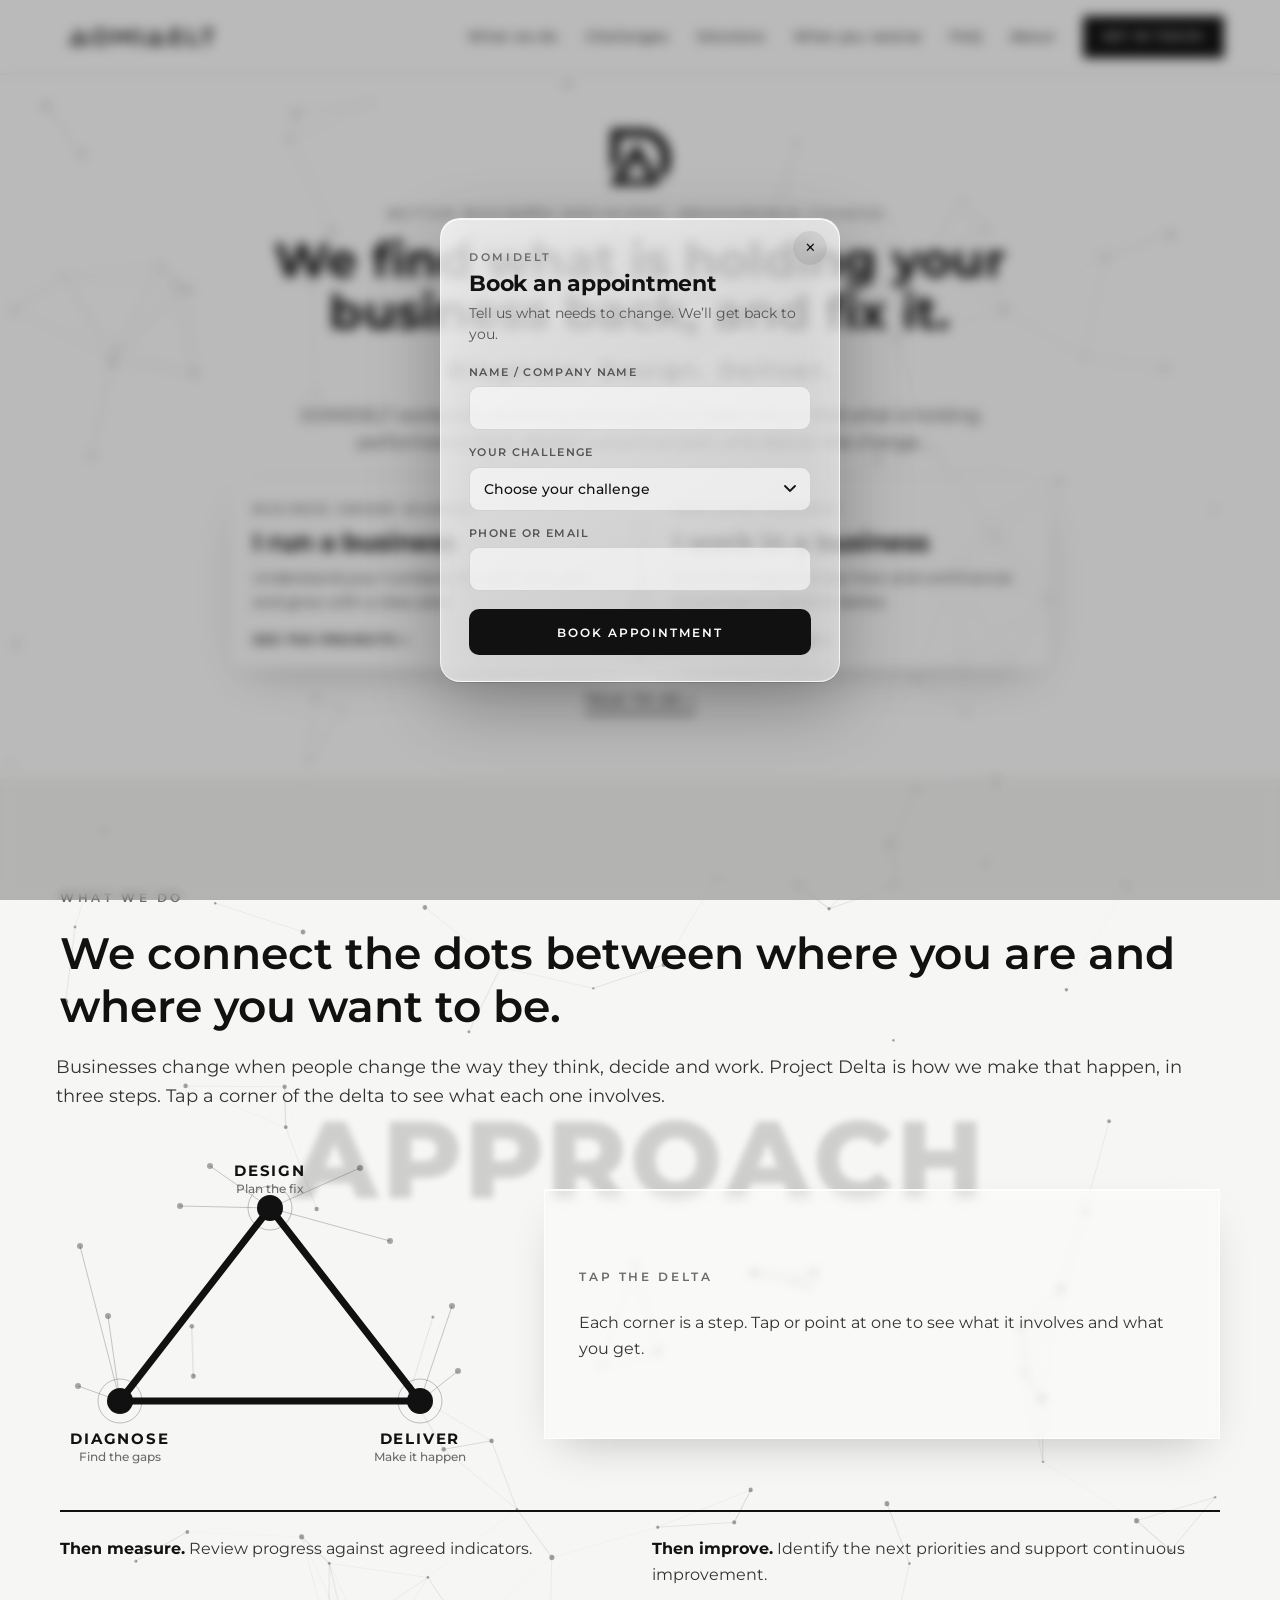
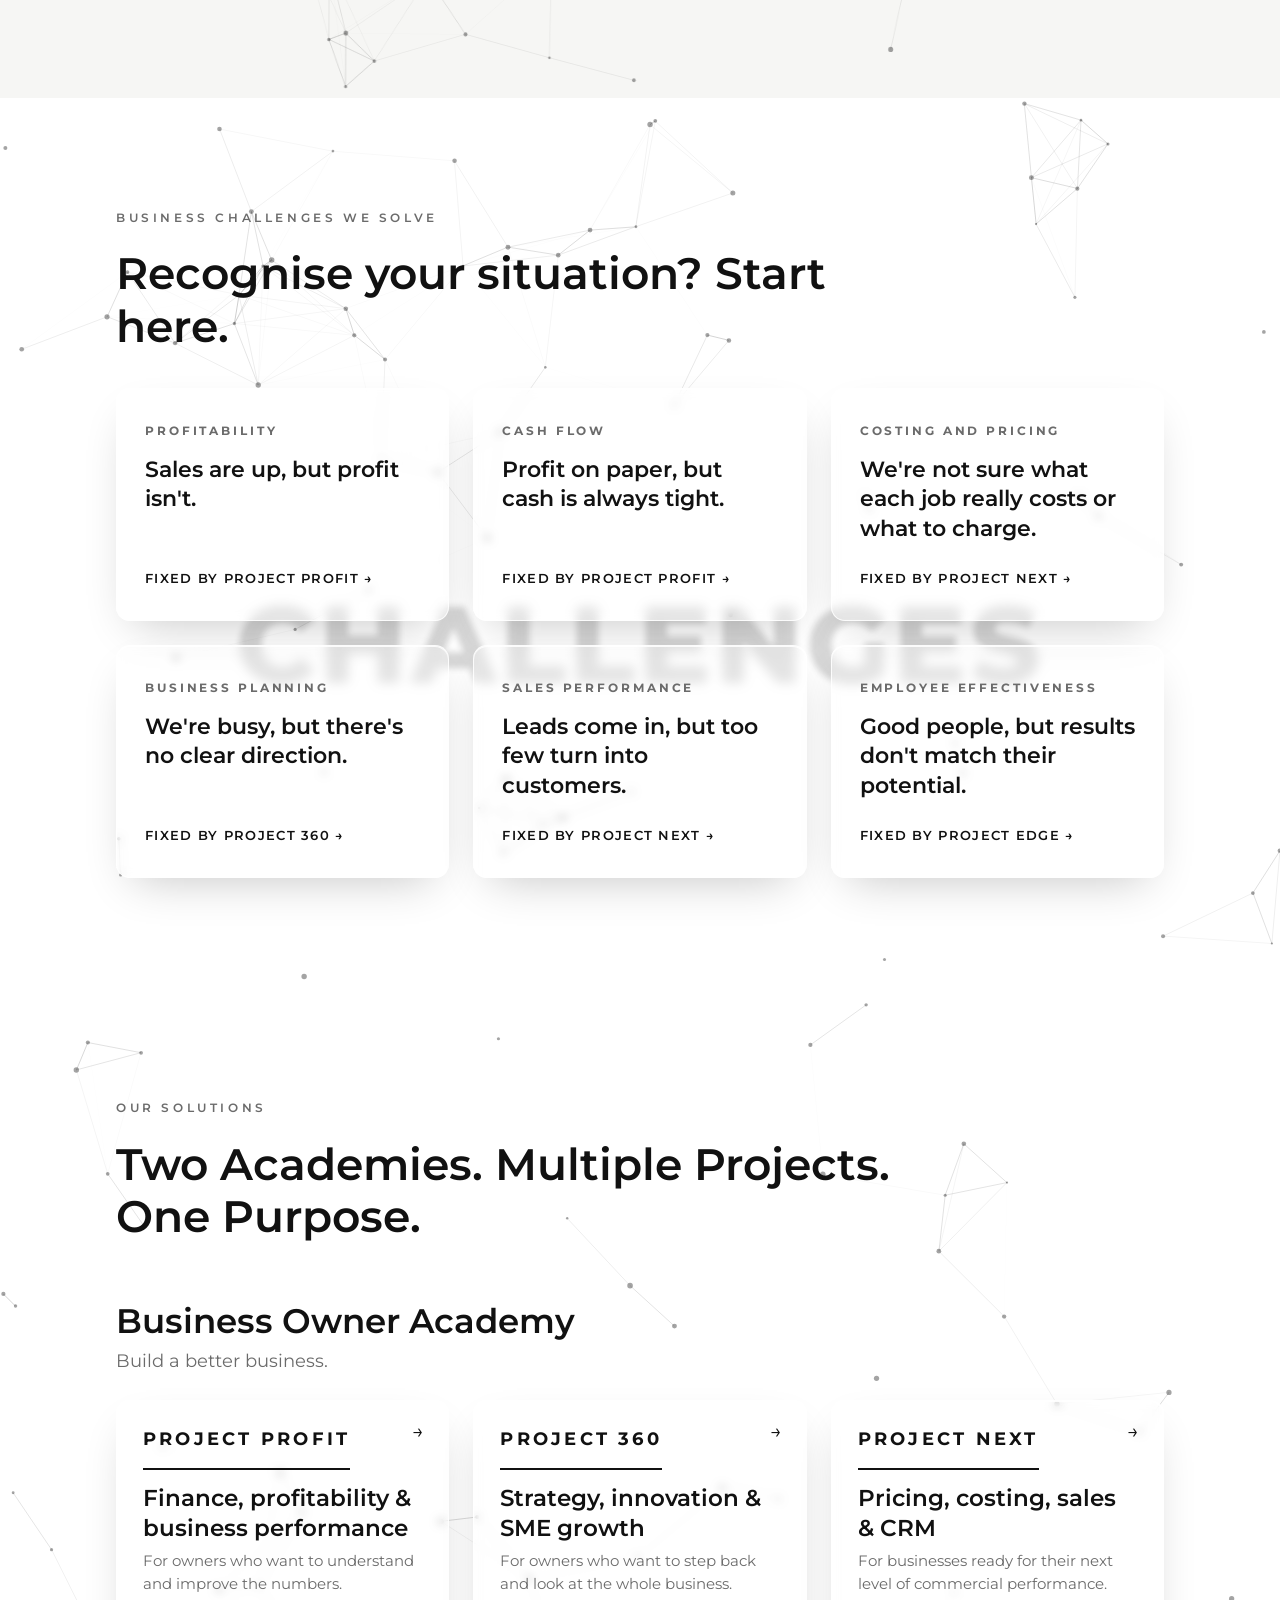
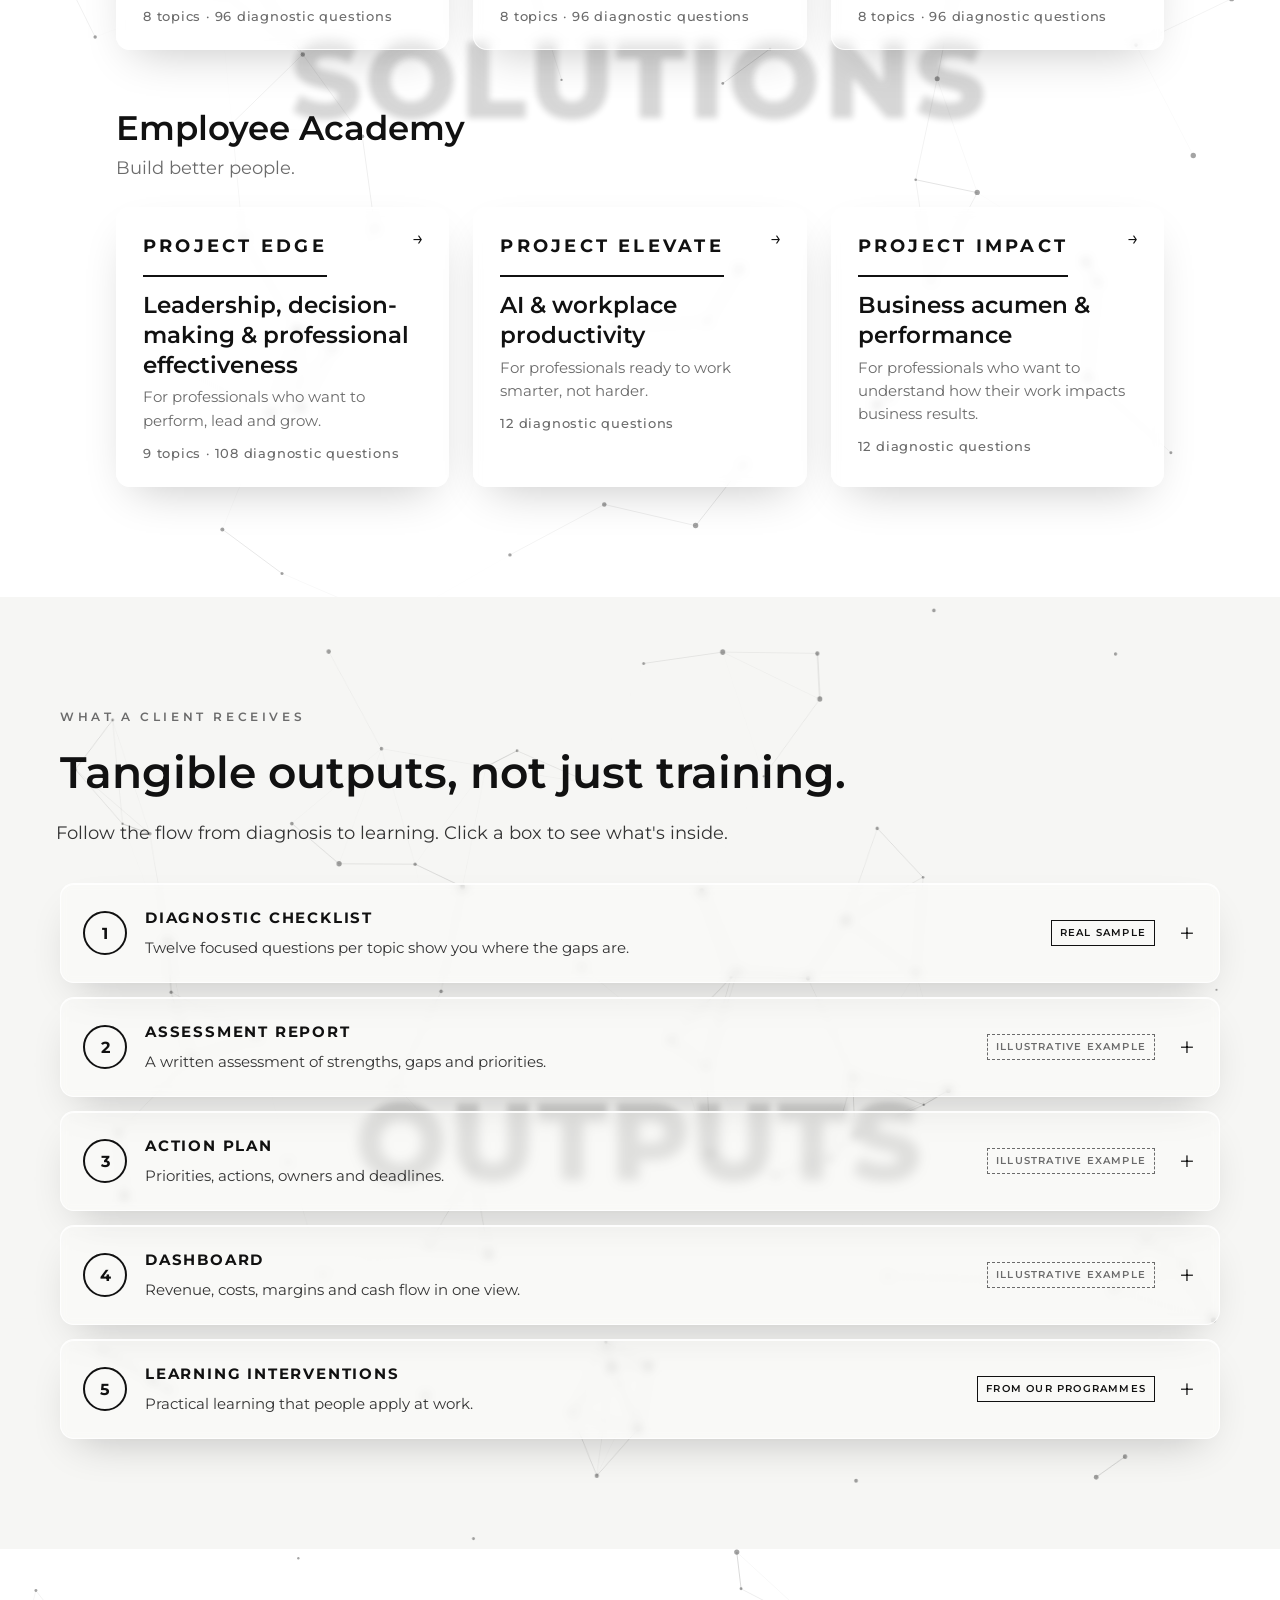
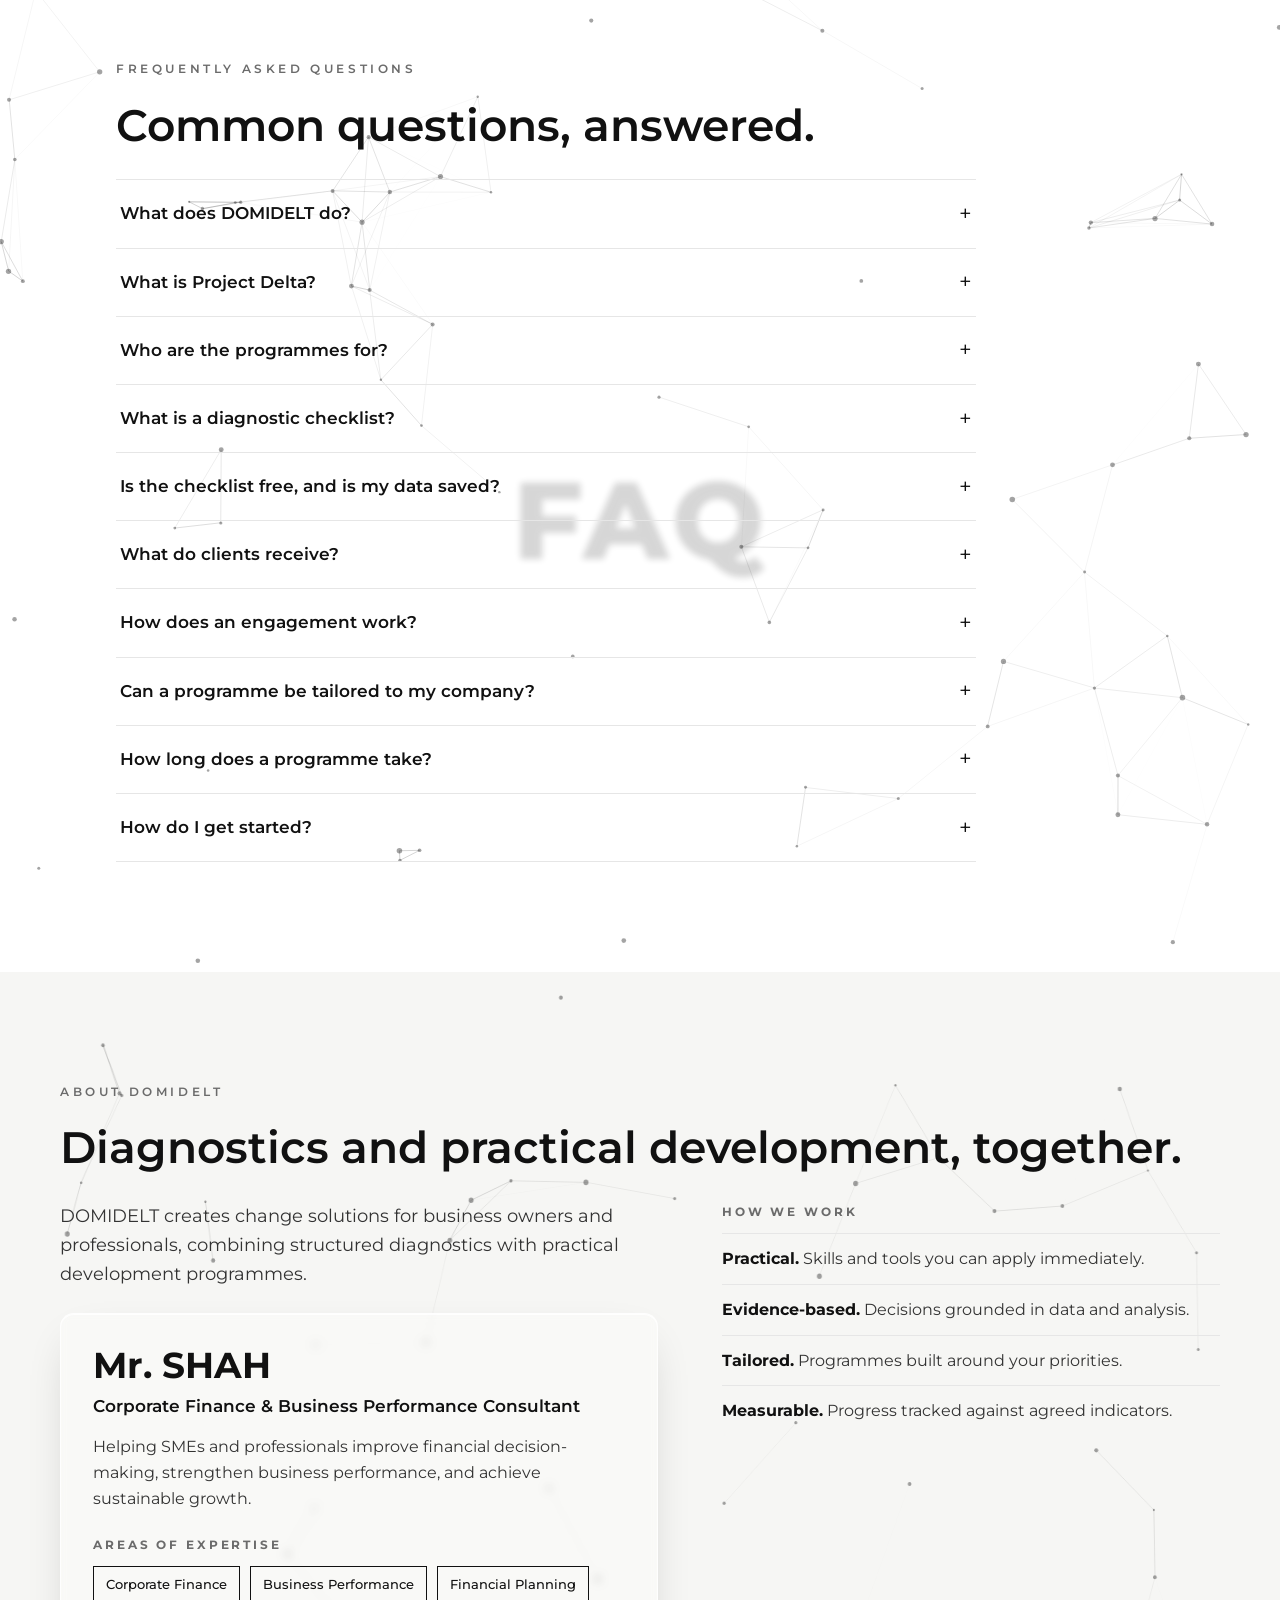
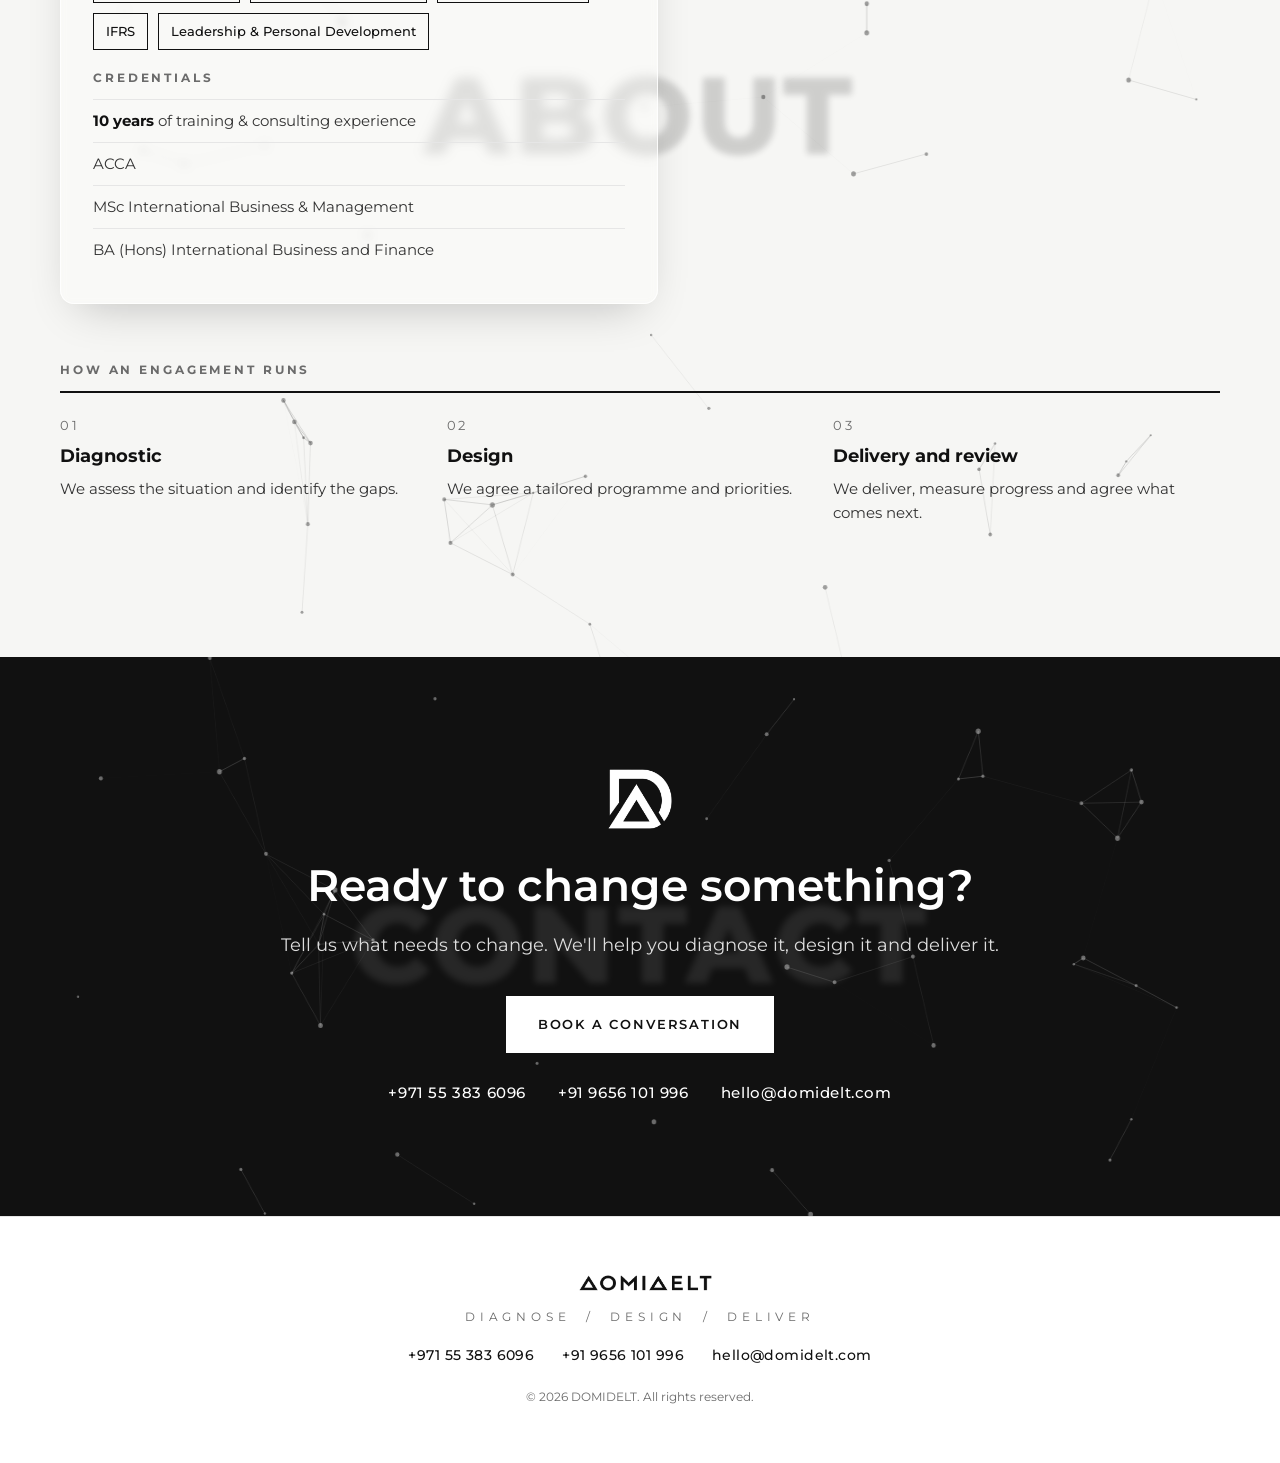
==== commit b169115a: "Add files via upload" ====
--- a/index.html
+++ b/index.html
@@ -60,7 +60,7 @@
   <link rel="preconnect" href="https://fonts.googleapis.com">
   <link rel="preconnect" href="https://fonts.gstatic.com" crossorigin>
   <link href="https://fonts.googleapis.com/css2?family=Montserrat:wght@300;400;500;600;700&display=swap" rel="stylesheet">
-  <link rel="stylesheet" href="styles.css?v=4">
+  <link rel="stylesheet" href="styles.css?v=6">
 </head>
 <body>
 
@@ -84,7 +84,7 @@
   <section class="hero net-host">
     <picture><source media="(prefers-color-scheme: dark)" srcset="assets/logo-mono-white.png"><img src="assets/logo-mono.png" alt="DOMIDELT" class="hero-d"></picture>
     <p class="hero-eyebrow">Better business decisions. Measurable change.</p>
-    <h1>We find why your profit, cash or team results fall short, and fix it.</h1>
+    <h1>We find what is holding your business back, and fix it.</h1>
     <p class="tagline-big">Diagnose. Design. Deliver.</p>
     <p class="lead">DOMIDELT works with business owners and professionals to find what is holding performance back, design a practical plan, and deliver the change.</p>
     <div class="paths">
@@ -107,44 +107,17 @@
   <section id="approach" class="section alt" data-bg="Approach">
     <p class="eyebrow">What we do</p>
     <h2>We connect the dots between where you are and where you want to be.</h2>
-    <p class="lead left">Businesses change when people change the way they think, decide and work. Project Delta is how we make that happen, in three steps.</p>
-    <figure class="net-fig" aria-label="Diagnose, Design and Deliver form a triangle. Measure and Improve connect Deliver back to Diagnose.">
-      <svg viewBox="0 0 640 410" role="img" aria-hidden="true"><path class="edge ray" pathLength="1" style="--d:0.00s" d="M40,120 L110,330"/><path class="edge ray" pathLength="1" style="--d:0.05s" d="M75,235 L110,330"/><path class="edge ray" pathLength="1" style="--d:0.10s" d="M190,125 L320,84"/><path class="edge ray" pathLength="1" style="--d:0.15s" d="M235,40 L320,84"/><path class="edge ray" pathLength="1" style="--d:0.20s" d="M420,40 L320,84"/><path class="edge ray" pathLength="1" style="--d:0.25s" d="M465,150 L320,84"/><path class="edge ray" pathLength="1" style="--d:0.30s" d="M585,200 L530,330"/><path class="edge ray" pathLength="1" style="--d:0.35s" d="M610,290 L530,330"/><path class="edge ray" pathLength="1" style="--d:0.40s" d="M28,300 L110,330"/><circle class="dotx" style="--d:0.00s" cx="40" cy="120" r="3.5"/><circle class="dotx" style="--d:0.05s" cx="75" cy="235" r="3.5"/><circle class="dotx" style="--d:0.10s" cx="190" cy="125" r="3.5"/><circle class="dotx" style="--d:0.15s" cx="235" cy="40" r="3.5"/><circle class="dotx" style="--d:0.20s" cx="420" cy="40" r="3.5"/><circle class="dotx" style="--d:0.25s" cx="465" cy="150" r="3.5"/><circle class="dotx" style="--d:0.30s" cx="585" cy="200" r="3.5"/><circle class="dotx" style="--d:0.35s" cx="610" cy="290" r="3.5"/><circle class="dotx" style="--d:0.40s" cx="28" cy="300" r="3.5"/><path class="edge" pathLength="1" style="--d:0.6s" d="M110,330 L320,84"/><path class="edge" pathLength="1" style="--d:1.5s" d="M320,84 L530,330"/><path class="edge base" pathLength="1" style="--d:2.4s" d="M530,330 L390,330"/><path class="edge base" pathLength="1" style="--d:3.3s" d="M390,330 L250,330"/><path class="edge base" pathLength="1" style="--d:4.2s" d="M250,330 L110,330"/><circle class="node pulse" style="--d:0.6s" cx="110" cy="330" r="12"/><circle class="halo" style="--d:0.6s" cx="110" cy="330" r="21"/><circle class="node pulse" style="--d:1.5s" cx="320" cy="84" r="12"/><circle class="halo" style="--d:1.5s" cx="320" cy="84" r="21"/><circle class="node pulse" style="--d:2.4s" cx="530" cy="330" r="12"/><circle class="halo" style="--d:2.4s" cx="530" cy="330" r="21"/><circle class="node sm" style="--d:3.3s" cx="390" cy="330" r="8"/><circle class="node sm" style="--d:4.2s" cx="250" cy="330" r="8"/><text class="lbl" style="--d:0.6s" x="110" y="372">Diagnose</text><text class="sub" style="--d:0.6s" x="110" y="391">Find the gaps</text><text class="lbl" style="--d:1.5s" x="320" y="38">Design</text><text class="sub" style="--d:1.5s" x="320" y="57">Plan the fix</text><text class="lbl" style="--d:2.4s" x="530" y="372">Deliver</text><text class="sub" style="--d:2.4s" x="530" y="391">Make it happen</text><text class="lbl sm" style="--d:3.3s" x="390" y="364">Measure</text><text class="sub" style="--d:3.3s" x="390" y="383">Review progress</text><text class="lbl sm" style="--d:4.2s" x="250" y="364">Improve</text><text class="sub" style="--d:4.2s" x="250" y="383">Keep improving</text></svg>
-    </figure>
-    <div class="grid three steps">
-      <article class="card step">
-        <span class="num">01</span>
-        <h3>Diagnose</h3>
-        <p>Identify gaps, pressures and opportunities for improvement.</p>
-        <p class="get">You get</p>
-        <ul>
-          <li>Diagnostic checklists</li>
-          <li>Financial and commercial analysis</li>
-          <li>A gap assessment</li>
-        </ul>
-      </article>
-      <article class="card step">
-        <span class="num">02</span>
-        <h3>Design</h3>
-        <p>Develop a tailored programme around your priorities.</p>
-        <p class="get">You get</p>
-        <ul>
-          <li>A tailored programme</li>
-          <li>A prioritised roadmap</li>
-          <li>Agreed KPIs</li>
-        </ul>
-      </article>
-      <article class="card step">
-        <span class="num">03</span>
-        <h3>Deliver</h3>
-        <p>Build the knowledge and practical capabilities required to act.</p>
-        <p class="get">You get</p>
-        <ul>
-          <li>Workshops and simulations</li>
-          <li>Dashboards</li>
-          <li>Implementation support</li>
-        </ul>
-      </article>
+    <p class="lead left">Businesses change when people change the way they think, decide and work. Project Delta is how we make that happen, in three steps. Tap a corner of the delta to see what each one involves.</p>
+    <div class="tri">
+      <figure class="net-fig" aria-label="Diagnose, Design and Deliver form a triangle. Hover or tap a corner to see what each step involves.">
+        <svg viewBox="0 0 420 336" role="group" class="bold"><path class="edge ray" pathLength="1" style="--d:0.00s" d="M20,100 L60,255"/><path class="edge ray" pathLength="1" style="--d:0.05s" d="M48,170 L60,255"/><path class="edge ray" pathLength="1" style="--d:0.10s" d="M120,60 L210,62"/><path class="edge ray" pathLength="1" style="--d:0.15s" d="M150,20 L210,62"/><path class="edge ray" pathLength="1" style="--d:0.20s" d="M300,22 L210,62"/><path class="edge ray" pathLength="1" style="--d:0.25s" d="M330,95 L210,62"/><path class="edge ray" pathLength="1" style="--d:0.30s" d="M392,160 L360,255"/><path class="edge ray" pathLength="1" style="--d:0.35s" d="M398,225 L360,255"/><path class="edge ray" pathLength="1" style="--d:0.40s" d="M18,240 L60,255"/><circle class="dotx" style="--d:0.00s" cx="20" cy="100" r="3"/><circle class="dotx" style="--d:0.05s" cx="48" cy="170" r="3"/><circle class="dotx" style="--d:0.10s" cx="120" cy="60" r="3"/><circle class="dotx" style="--d:0.15s" cx="150" cy="20" r="3"/><circle class="dotx" style="--d:0.20s" cx="300" cy="22" r="3"/><circle class="dotx" style="--d:0.25s" cx="330" cy="95" r="3"/><circle class="dotx" style="--d:0.30s" cx="392" cy="160" r="3"/><circle class="dotx" style="--d:0.35s" cx="398" cy="225" r="3"/><circle class="dotx" style="--d:0.40s" cx="18" cy="240" r="3"/><path class="edge" pathLength="1" style="--d:0.6s" d="M60,255 L210,62"/><path class="edge" pathLength="1" style="--d:1.4s" d="M210,62 L360,255"/><path class="edge" pathLength="1" style="--d:2.2s" d="M360,255 L60,255"/><g class="hot" data-k="diagnose" tabindex="0" role="button" aria-label="Diagnose: Find the gaps. Show details"><circle class="hit" cx="60" cy="255" r="38"/><circle class="halo" style="--d:0.6s" cx="60" cy="255" r="19"/><circle class="node pulse" style="--d:0.6s" cx="60" cy="255" r="11"/><text class="lbl" style="--d:0.6s" x="60" y="298">Diagnose</text><text class="sub" style="--d:0.6s" x="60" y="315">Find the gaps</text></g><g class="hot" data-k="design" tabindex="0" role="button" aria-label="Design: Plan the fix. Show details"><circle class="hit" cx="210" cy="62" r="38"/><circle class="halo" style="--d:1.4s" cx="210" cy="62" r="19"/><circle class="node pulse" style="--d:1.4s" cx="210" cy="62" r="11"/><text class="lbl" style="--d:1.4s" x="210" y="30">Design</text><text class="sub" style="--d:1.4s" x="210" y="47">Plan the fix</text></g><g class="hot" data-k="deliver" tabindex="0" role="button" aria-label="Deliver: Make it happen. Show details"><circle class="hit" cx="360" cy="255" r="38"/><circle class="halo" style="--d:2.2s" cx="360" cy="255" r="19"/><circle class="node pulse" style="--d:2.2s" cx="360" cy="255" r="11"/><text class="lbl" style="--d:2.2s" x="360" y="298">Deliver</text><text class="sub" style="--d:2.2s" x="360" y="315">Make it happen</text></g></svg>
+      </figure>
+      <div class="tri-panel" aria-live="polite">
+        <div class="tri-hint"><span class="num">Tap the delta</span><p>Each corner is a step. Tap or point at one to see what it involves and what you get.</p></div>
+        <div class="tri-card" data-k="diagnose"><span class="num">01</span><h3>Diagnose</h3><p>Identify gaps, pressures and opportunities for improvement.</p><p class="get">You get</p><ul><li>Diagnostic checklists</li><li>Financial and commercial analysis</li><li>A gap assessment</li></ul></div>
+        <div class="tri-card" data-k="design"><span class="num">02</span><h3>Design</h3><p>Develop a tailored programme around your priorities.</p><p class="get">You get</p><ul><li>A tailored programme</li><li>A prioritised roadmap</li><li>Agreed KPIs</li></ul></div>
+        <div class="tri-card" data-k="deliver"><span class="num">03</span><h3>Deliver</h3><p>Build the knowledge and practical capabilities required to act.</p><p class="get">You get</p><ul><li>Workshops and simulations</li><li>Dashboards</li><li>Implementation support</li></ul></div>
+      </div>
     </div>
     <div class="follow">
       <p><strong>Then measure.</strong> Review progress against agreed indicators.</p>
@@ -200,27 +173,24 @@
       <div class="grid three">
 
         <article class="card project">
-          <p class="project-name">Project Profit</p>
+          <p class="project-name"><a class="stretch" href="project-profit/">Project Profit</a></p>
           <h3>Finance, profitability &amp; business performance</h3>
           <p class="for">For owners who want to understand and improve the numbers.</p>
           <p class="teaser">8 topics · 96 diagnostic questions</p>
-          <a class="link" href="project-profit/">Explore Project Profit →</a>
-        </article>
-
-        <article class="card project">
-          <p class="project-name">Project 360</p>
+        </article>
+
+        <article class="card project">
+          <p class="project-name"><a class="stretch" href="project-360/">Project 360</a></p>
           <h3>Strategy, innovation &amp; SME growth</h3>
           <p class="for">For owners who want to step back and look at the whole business.</p>
           <p class="teaser">8 topics · 96 diagnostic questions</p>
-          <a class="link" href="project-360/">Explore Project 360 →</a>
-        </article>
-
-        <article class="card project">
-          <p class="project-name">Project Next</p>
+        </article>
+
+        <article class="card project">
+          <p class="project-name"><a class="stretch" href="project-next/">Project Next</a></p>
           <h3>Pricing, costing, sales &amp; CRM</h3>
           <p class="for">For businesses ready for their next level of commercial performance.</p>
           <p class="teaser">8 topics · 96 diagnostic questions</p>
-          <a class="link" href="project-next/">Explore Project Next →</a>
         </article>
 
       </div>
@@ -231,27 +201,24 @@
       <p class="academy-line">Build better people.</p>
       <div class="grid three">
         <article class="card project">
-          <p class="project-name">Project Edge</p>
+          <p class="project-name"><a class="stretch" href="project-edge/">Project Edge</a></p>
           <h3>Leadership, decision-making &amp; professional effectiveness</h3>
           <p class="for">For professionals who want to perform, lead and grow.</p>
           <p class="teaser">9 topics · 108 diagnostic questions</p>
-          <a class="link" href="project-edge/">Explore Project Edge →</a>
-        </article>
-
-        <article class="card project">
-          <p class="project-name">Project Elevate</p>
+        </article>
+
+        <article class="card project">
+          <p class="project-name"><a class="stretch" href="project-elevate/">Project Elevate</a></p>
           <h3>AI &amp; workplace productivity</h3>
           <p class="for">For professionals ready to work smarter, not harder.</p>
           <p class="teaser">12 diagnostic questions</p>
-          <a class="link" href="project-elevate/">Explore Project Elevate →</a>
-        </article>
-
-        <article class="card project">
-          <p class="project-name">Project Impact</p>
+        </article>
+
+        <article class="card project">
+          <p class="project-name"><a class="stretch" href="project-impact/">Project Impact</a></p>
           <h3>Business acumen &amp; performance</h3>
           <p class="for">For professionals who want to understand how their work impacts business results.</p>
           <p class="teaser">12 diagnostic questions</p>
-          <a class="link" href="project-impact/">Explore Project Impact →</a>
         </article>
 
       </div>
@@ -430,7 +397,7 @@
   });
 });
 </script>
-<script src="site.js?v=4" defer></script>
-<script src="booking.js?v=4" defer></script>
+<script src="site.js?v=6" defer></script>
+<script src="booking.js?v=6" defer></script>
 </body>
 </html>
--- a/styles.css
+++ b/styles.css
@@ -533,3 +533,115 @@
 .hero.net-host .lead { font-size: clamp(15px, 1.6vw, 17px); margin-bottom: 24px; }
 .hero.net-host .paths { margin-bottom: 18px; }
 .hero.net-host .path { padding: 20px 22px 18px; }
+
+/* =====================================================
+   V5: compact interactive triangle, frosted glass cards,
+   stronger blurred section words
+   ===================================================== */
+.tri { display: grid; grid-template-columns: minmax(0, 420px) minmax(0, 1fr); gap: clamp(24px, 5vw, 64px); align-items: center; margin: 30px 0 14px; }
+.tri .net-fig { margin: 0; max-width: 420px; width: 100%; }
+.net-fig .lbl { font-size: 15px; letter-spacing: .12em; }
+.net-fig .sub { font-size: 12px; }
+.net-fig .edge { stroke-width: 2; }
+.net-fig .hit { fill: transparent; pointer-events: all; }
+.net-fig .hot { cursor: pointer; outline: none; }
+.net-fig .hot .node, .net-fig .hot .halo { transition: transform .25s ease, opacity .25s ease; }
+.net-fig .hot:hover .node, .net-fig .hot.on .node { transform: scale(1.4); animation: none; }
+.net-fig .hot:hover .halo, .net-fig .hot.on .halo { opacity: .7; transform: scale(1.25); transform-box: fill-box; transform-origin: center; }
+.net-fig .hot:focus-visible .halo { opacity: 1; stroke-width: 2; }
+@media (max-width: 560px) { .net-fig .lbl { font-size: 18px; } .net-fig .sub { font-size: 14px; } }
+
+.tri-panel { position: relative; min-height: 250px; display: flex; }
+.tri-hint, .tri-card { width: 100%; padding: clamp(22px, 3vw, 34px); align-self: stretch; }
+.tri-hint { display: flex; flex-direction: column; justify-content: center; gap: 8px; }
+.tri-hint.off { display: none; }
+.tri-hint p, .tri-card p { color: var(--soft); }
+.tri-card .num, .tri-hint .num { font-size: 12px; letter-spacing: .24em; text-transform: uppercase; color: var(--mute); font-weight: 600; }
+.tri-card h3 { font-size: clamp(24px, 3vw, 32px); margin: 6px 0 8px; }
+.tri-card .get { margin-top: 18px; font-size: 12px; font-weight: 700; letter-spacing: .24em; text-transform: uppercase; color: var(--mute); }
+.tri-card ul { margin-top: 8px; }
+.tri-card li { padding: 8px 0; border-top: 1px solid var(--line); font-size: 15px; }
+.js .tri-card { display: none; }
+.js .tri-card.on { display: block; animation: dmdin .35s ease both; }
+.tri-panel { flex-direction: column; gap: 14px; }
+.js .tri-panel { display: grid; }
+@keyframes dmdin { from { opacity: 0; transform: translateY(10px); } to { opacity: 1; transform: none; } }
+@media (max-width: 820px) { .tri { grid-template-columns: minmax(0, 1fr); } .tri .net-fig { max-width: 380px; margin: 0 auto; } .tri-panel { min-height: 0; } }
+
+/* frosted glass: the blurred section word shows softly through the cards */
+.card, .problem, .topic, .box, .profile, .path, .split.light, .howto, .tri-card, .tri-hint {
+  background: rgba(255,255,255,.52);
+  -webkit-backdrop-filter: blur(10px) saturate(150%); backdrop-filter: blur(10px) saturate(150%);
+  border: 1px solid rgba(255,255,255,.8);
+  box-shadow: 0 18px 44px -18px rgba(0,0,0,.24), inset 0 1px 0 rgba(255,255,255,.85);
+}
+.topic { background: rgba(255,255,255,.62); }
+.box[open] { background: rgba(255,255,255,.7); }
+.card.project:hover, .problem:hover, .path:hover { border-color: rgba(0,0,0,.55); }
+@media (prefers-color-scheme: dark) {
+  .card, .problem, .topic, .box, .profile, .path, .split.light, .howto, .tri-card, .tri-hint {
+    background: rgba(34,34,34,.5);
+    border: 1px solid rgba(255,255,255,.13);
+    box-shadow: 0 18px 44px -18px rgba(0,0,0,.85), inset 0 1px 0 rgba(255,255,255,.08);
+  }
+  .topic { background: rgba(30,30,30,.6); }
+  .box[open] { background: rgba(40,40,40,.65); }
+  .card.project:hover, .problem:hover, .path:hover { border-color: rgba(255,255,255,.5); }
+}
+.section[data-bg]::before { font-size: clamp(56px, 14vw, 200px); opacity: .12; filter: blur(3px); }
+.section.dark[data-bg]::before { opacity: .09; }
+@media (prefers-color-scheme: dark) { .section[data-bg]::before { opacity: .14; } }
+
+/* light mode: clearer glass so the big word reads through */
+@media (prefers-color-scheme: light) {
+  .card, .problem, .box, .profile, .path, .split.light, .howto, .tri-card, .tri-hint {
+    background: rgba(255,255,255,.38);
+    -webkit-backdrop-filter: blur(6px) saturate(160%); backdrop-filter: blur(6px) saturate(160%);
+  }
+  .topic { background: rgba(255,255,255,.55); }
+  .section[data-bg]::before { opacity: .17; }
+}
+
+/* make the glass win over older card rules (a.problem etc.) */
+:root { --glass: rgba(255,255,255,.34); --glass-solid: rgba(255,255,255,.55); --glass-line: rgba(255,255,255,.85); --glass-blur: 5px; }
+@media (prefers-color-scheme: dark) { :root { --glass: rgba(34,34,34,.5); --glass-solid: rgba(30,30,30,.62); --glass-line: rgba(255,255,255,.13); --glass-blur: 10px; } }
+body .card, body a.problem, body .box, body .profile, body a.path, body .split.light, body .howto, body .tri-card, body .tri-hint {
+  background: var(--glass);
+  -webkit-backdrop-filter: blur(var(--glass-blur)) saturate(160%); backdrop-filter: blur(var(--glass-blur)) saturate(160%);
+  border: 1px solid var(--glass-line);
+}
+body .topic { background: var(--glass-solid); -webkit-backdrop-filter: blur(var(--glass-blur)) saturate(160%); backdrop-filter: blur(var(--glass-blur)) saturate(160%); border: 1px solid var(--glass-line); }
+body .box[open] { background: var(--glass-solid); }
+body a.problem:hover, body a.problem:focus-visible, body .card.project:hover, body a.path:hover { border-color: var(--ink); }
+
+/* =====================================================
+   V6: bold triangle, smaller section words, dots on every
+   section, compact project cards
+   ===================================================== */
+html { overflow-x: clip; }
+
+/* bold delta lines, like the logo */
+.net-fig svg.bold .edge:not(.ray) { stroke-width: 7; stroke-linecap: round; }
+.net-fig svg.bold .node { r: 13; }
+.net-fig svg.bold .halo { r: 22; }
+.net-fig .ray { stroke-width: 1; }
+
+/* blurred section words: smaller, always inside the screen */
+.section[data-bg]::before { font-size: clamp(40px, 8.5vw, 118px); letter-spacing: .03em; max-width: 96vw; }
+
+/* dots network behind every section: canvas is as wide as the screen */
+.section, .page-hero, .net-host { position: relative; isolation: isolate; }
+.section[data-bg], .page-hero[data-bg], .net-host, .section { overflow-x: visible; overflow-y: clip; }
+.net { inset: auto; top: 0; left: 50%; transform: translateX(-50%); }
+
+/* project cards: smaller, name is the link */
+.card.project { padding: 24px 26px 22px; }
+.card.project .project-name { margin-bottom: 14px; }
+.card.project h3 { margin-bottom: 6px; }
+.card.project .for { font-size: 14.5px; margin-bottom: 10px; }
+.card.project .teaser { margin-bottom: 0; }
+.card.project .stretch::after { content: ""; position: absolute; inset: 0; }
+.card.project::after { content: "\2192"; position: absolute; top: 20px; right: 24px; font-size: 20px; line-height: 1; transition: transform .2s; }
+.card.project:hover::after { transform: translateX(4px); }
+.card.project:focus-within { outline: 2px solid var(--ink); outline-offset: 3px; }
+.card.project .project-name { font-size: clamp(15px, 1.45vw, 18px); letter-spacing: .18em; margin-right: 36px; }
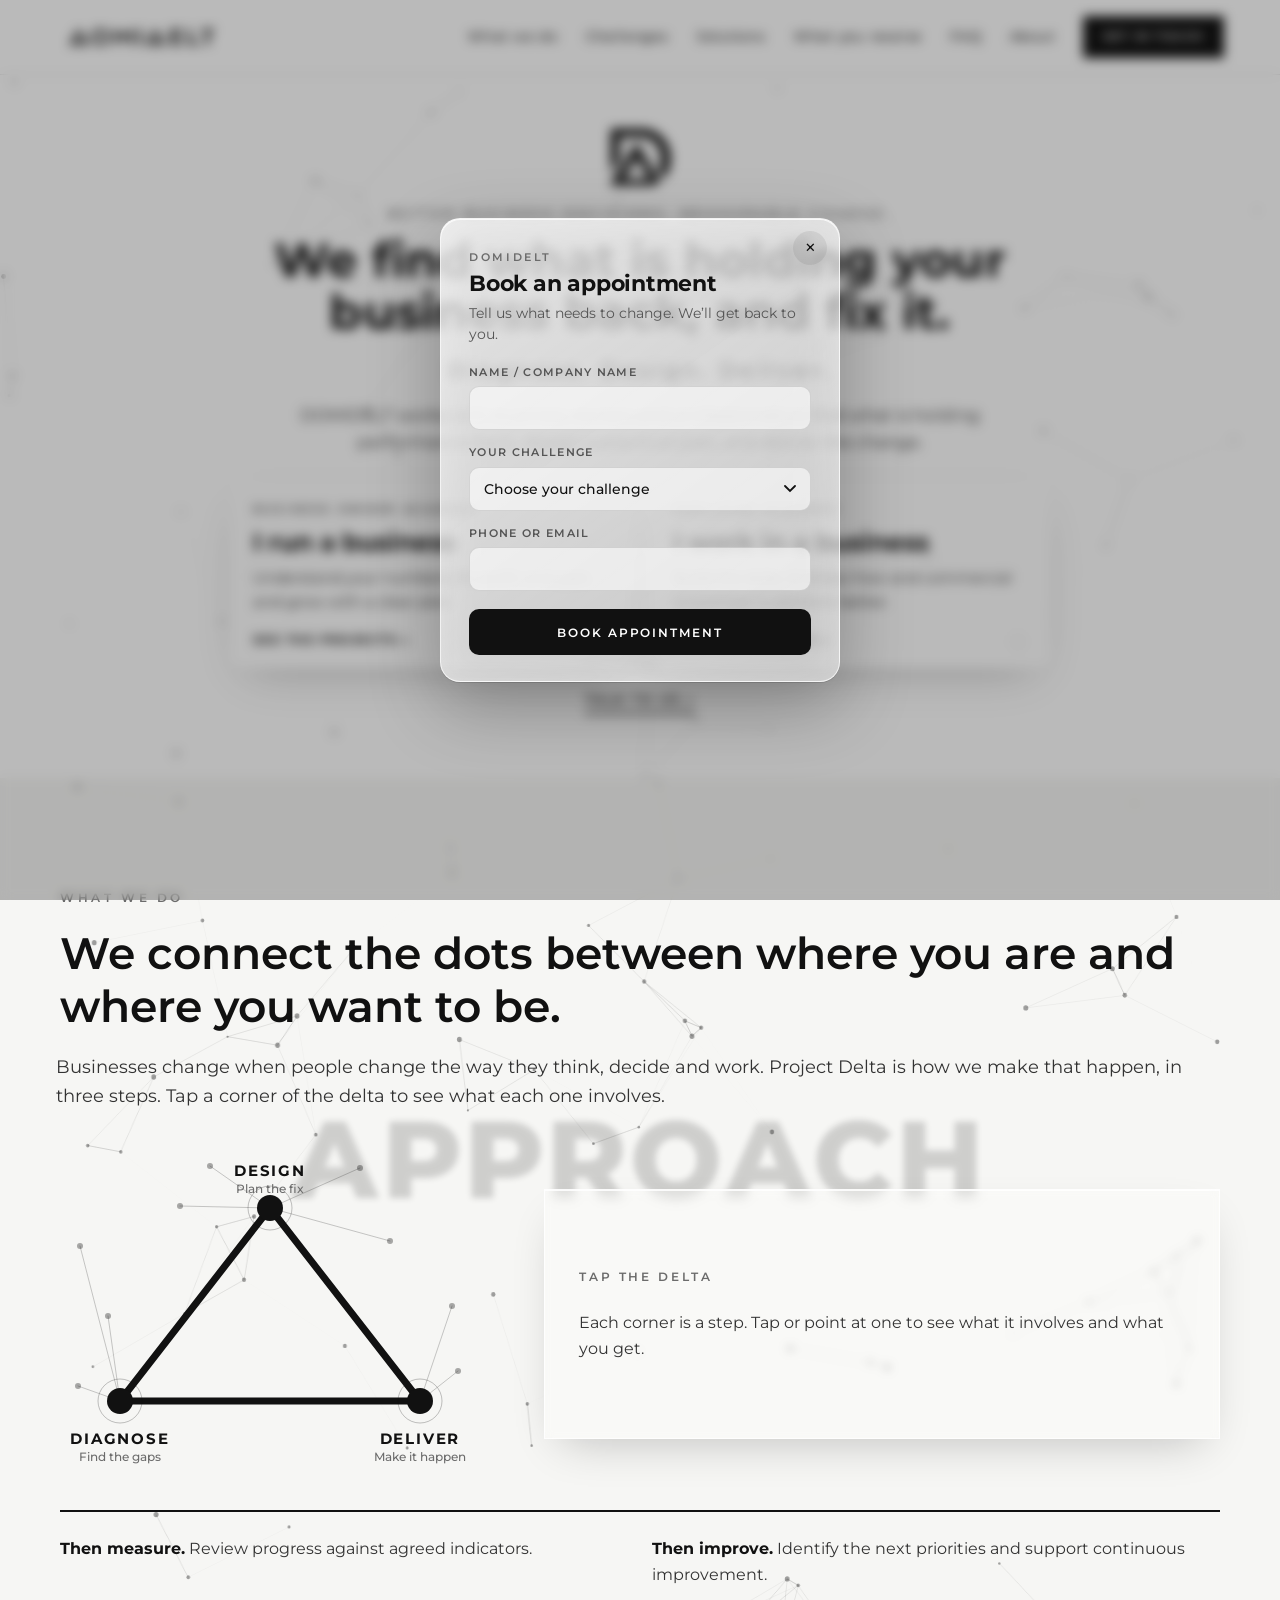
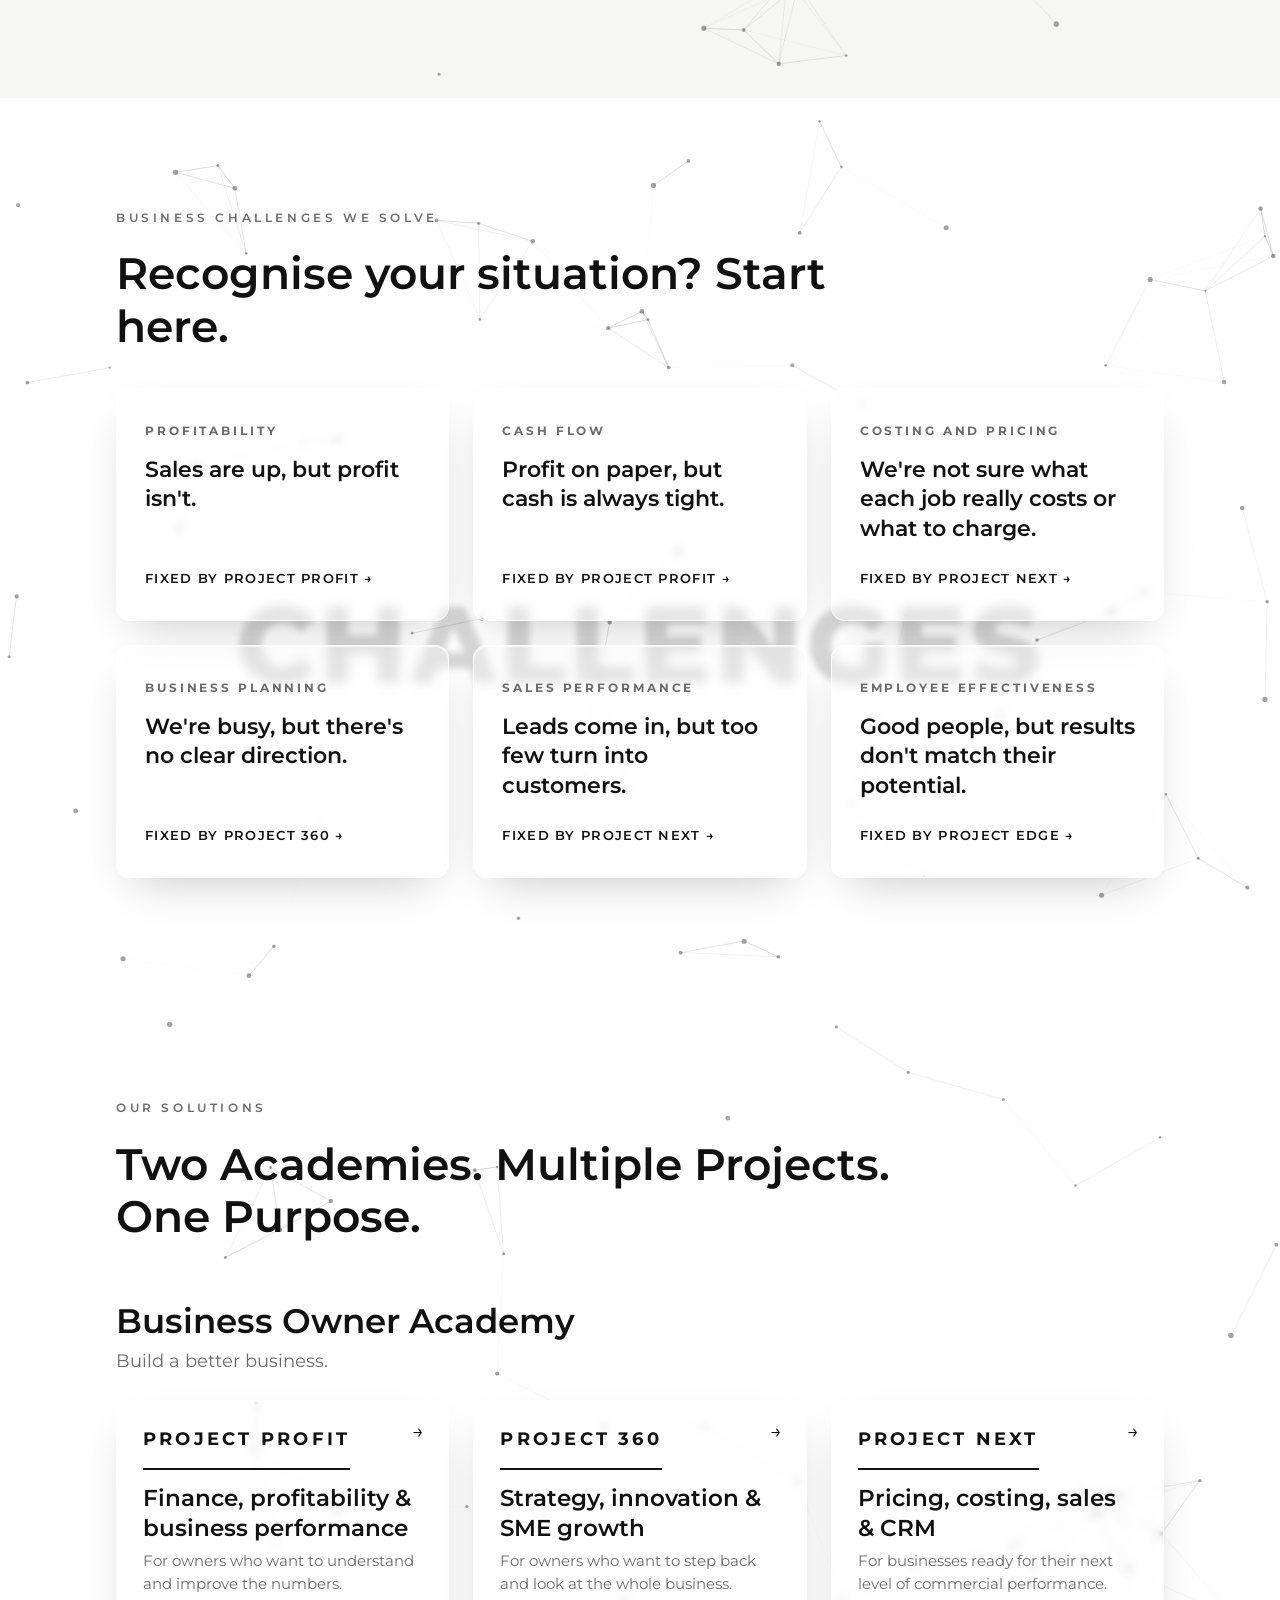
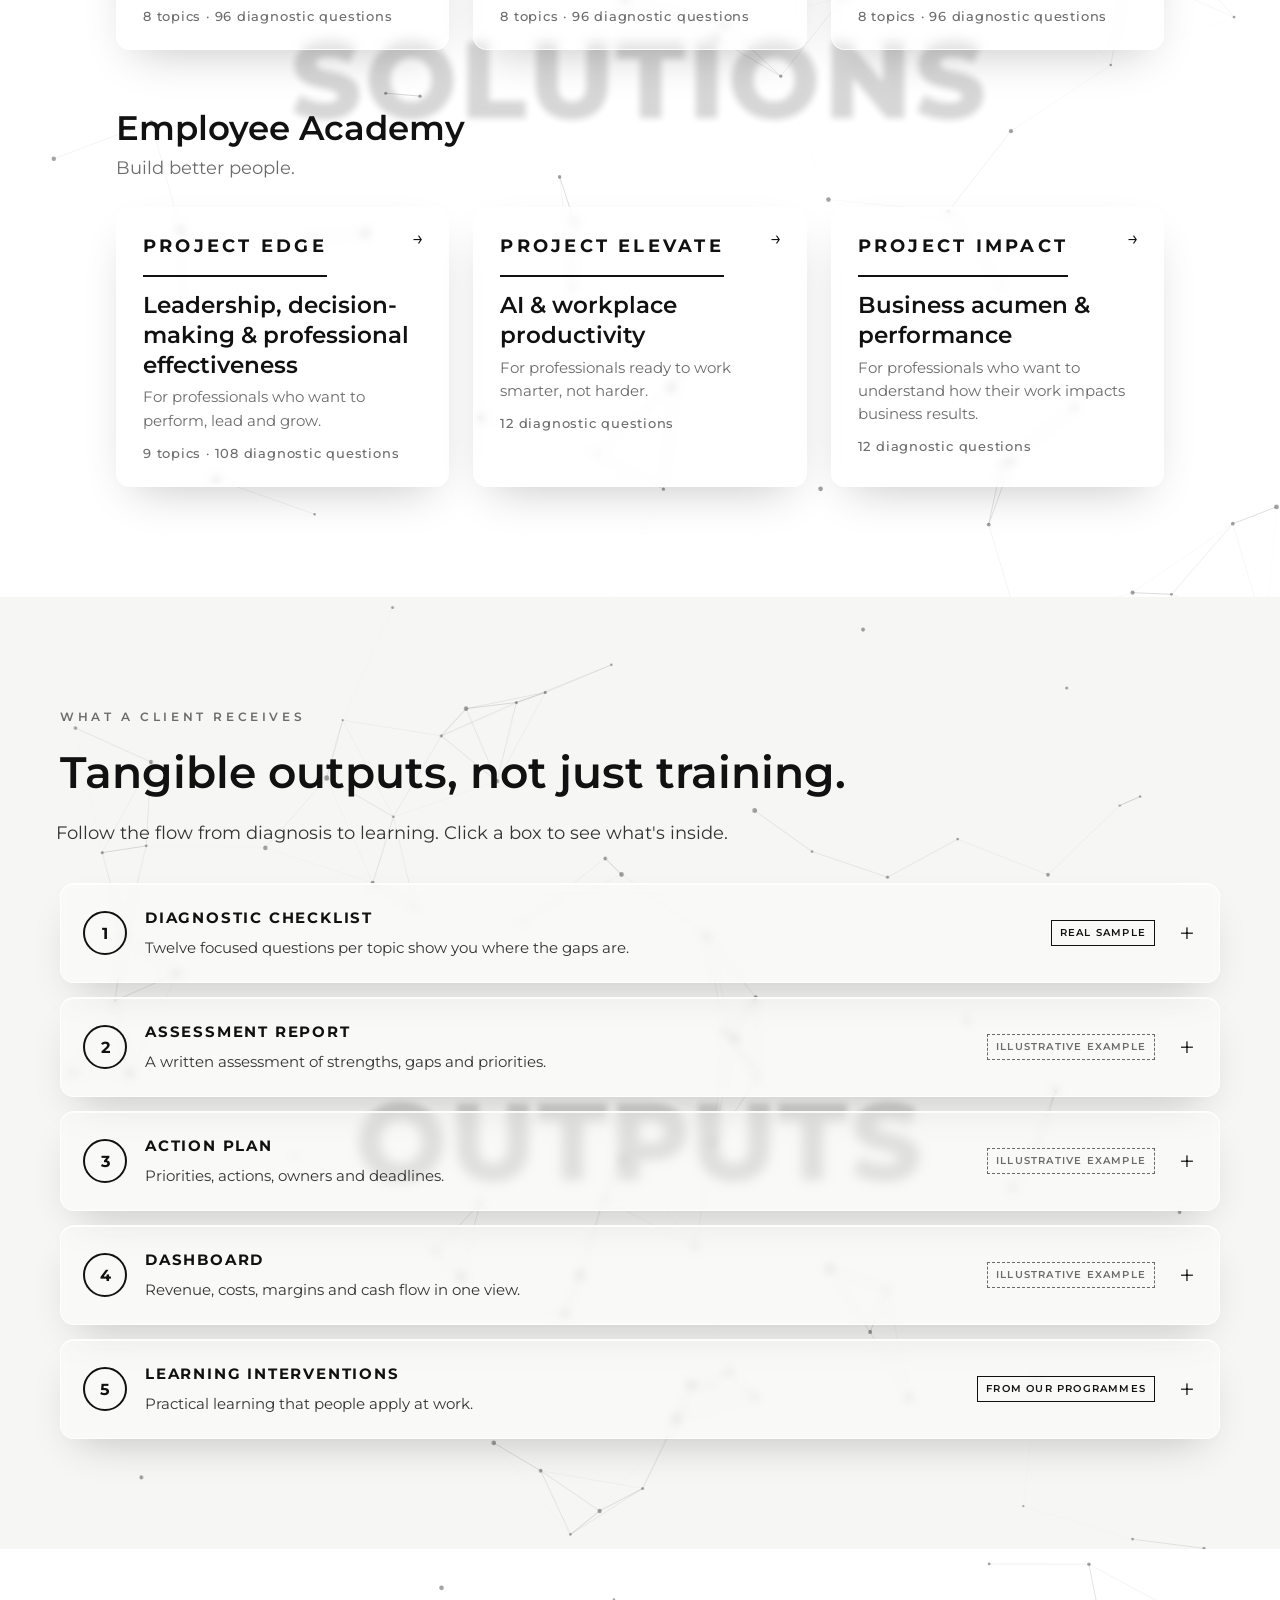
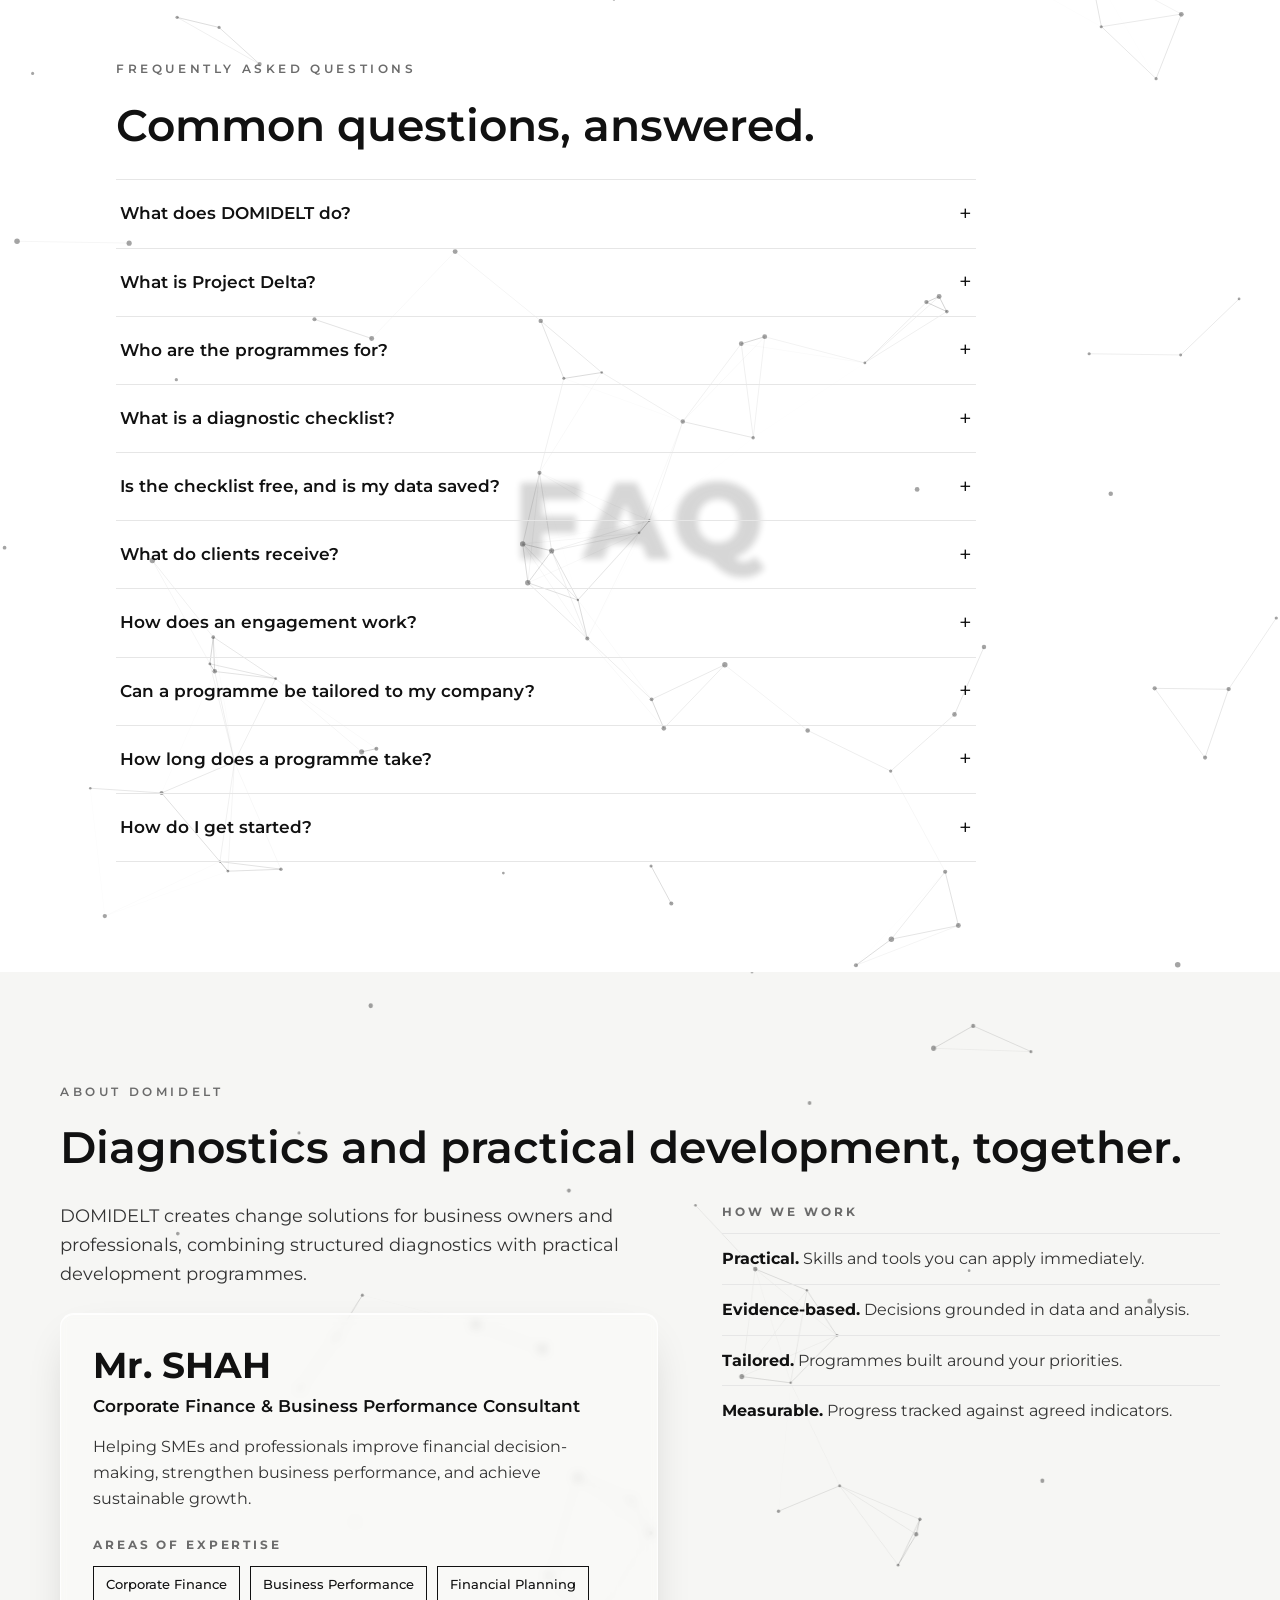
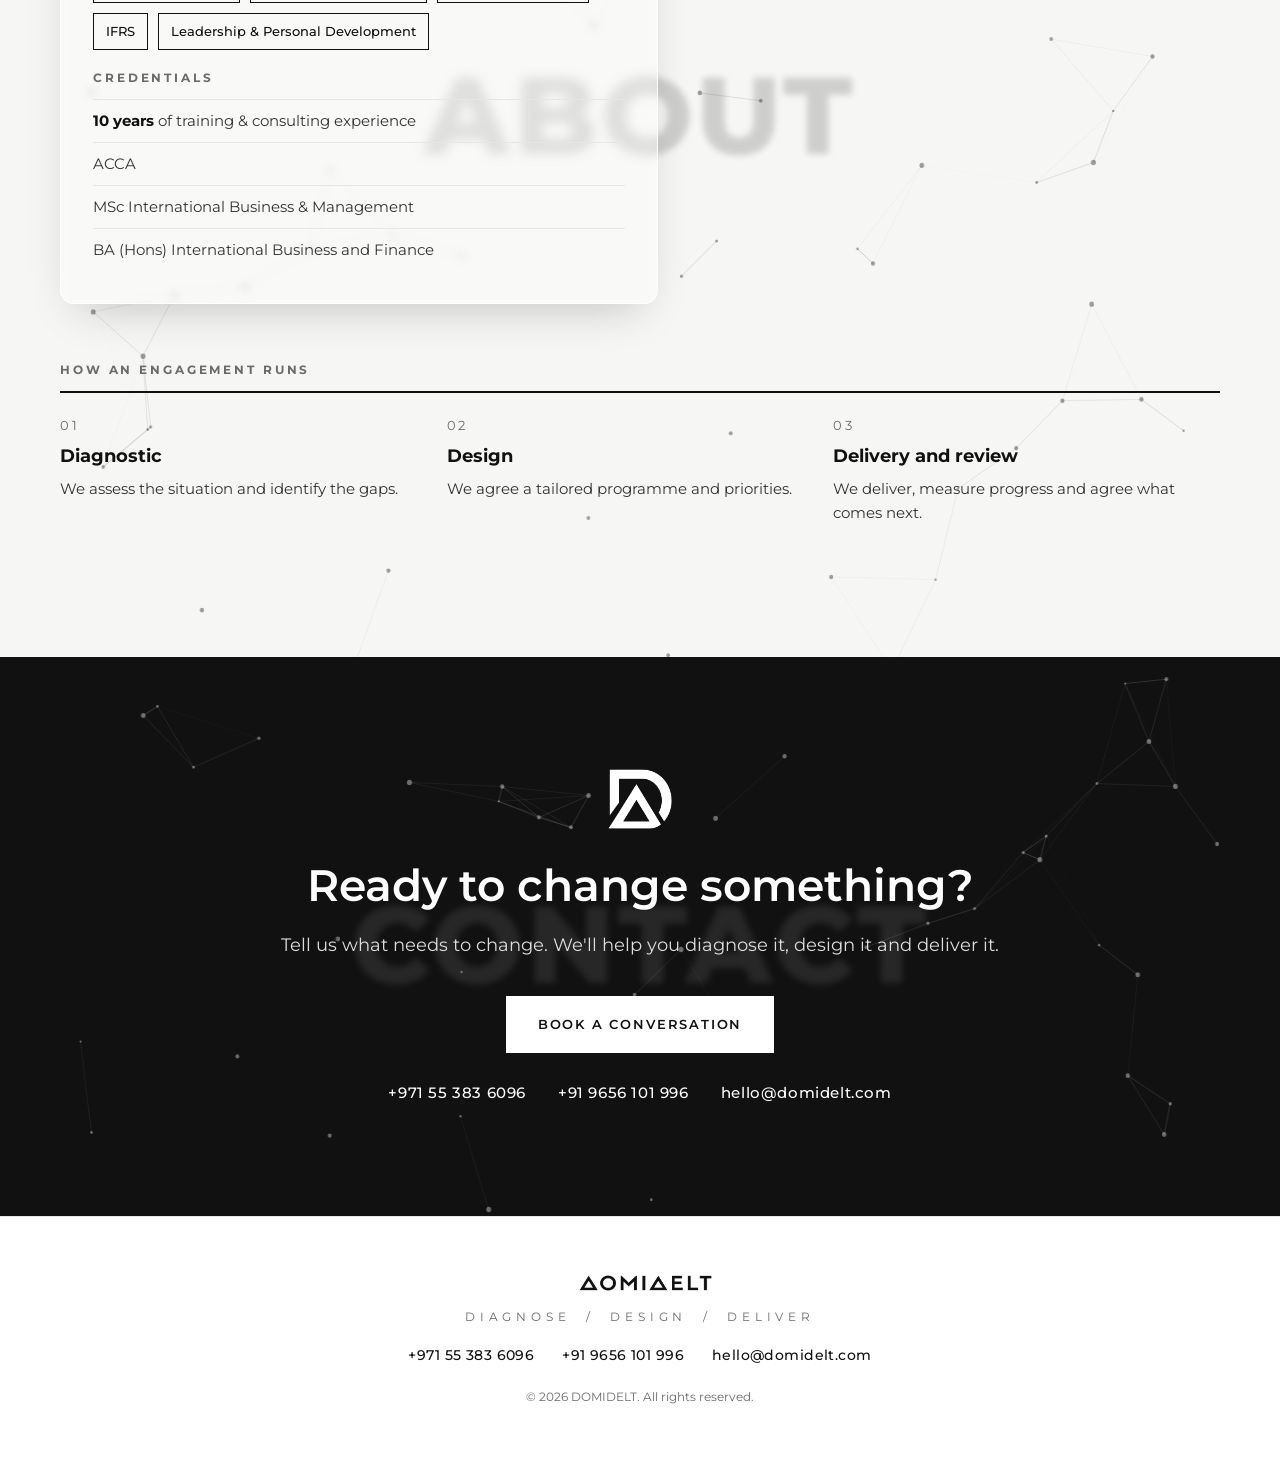
==== commit f40dfcf9: "Add files via upload" ====
--- a/index.html
+++ b/index.html
@@ -9,9 +9,11 @@
   <meta name="description" content="DOMIDELT helps business owners identify performance gaps, design practical solutions and develop the people and processes needed to deliver improvement. Diagnose. Design. Deliver.">
   <link rel="canonical" href="https://domidelt.com/">
 
-  <link rel="icon" type="image/svg+xml" href="favicon.svg">
-  <link rel="icon" type="image/png" sizes="32x32" href="assets/favicon-32.png">
-  <link rel="apple-touch-icon" href="assets/favicon-180.png">
+  <link rel="icon" href="/favicon.ico" sizes="any">
+  <link rel="icon" type="image/png" sizes="32x32" href="/assets/favicon-32.png">
+  <link rel="icon" type="image/png" sizes="48x48" href="/assets/favicon-48.png">
+  <link rel="icon" type="image/png" sizes="192x192" href="/assets/favicon-192.png">
+  <link rel="apple-touch-icon" href="/assets/favicon-180.png">
 
   <!-- Social sharing (LinkedIn, WhatsApp, Facebook, X) -->
   <meta property="og:type" content="website">
@@ -60,7 +62,7 @@
   <link rel="preconnect" href="https://fonts.googleapis.com">
   <link rel="preconnect" href="https://fonts.gstatic.com" crossorigin>
   <link href="https://fonts.googleapis.com/css2?family=Montserrat:wght@300;400;500;600;700&display=swap" rel="stylesheet">
-  <link rel="stylesheet" href="styles.css?v=6">
+  <link rel="stylesheet" href="styles.css?v=7">
 </head>
 <body>
 
@@ -243,6 +245,7 @@
             <li><label><input type="checkbox"><span>Do you regularly review overdue receivables?</span></label></li>
           </ul>
           <p class="recv-foot"><span id="sample-count">0 of 5 ticked</span> · Every question you can't tick is a gap worth looking at. <a class="inline" href="project-profit/#cash-flow">See all 12 →</a></p>
+          <p class="sample-link"><a class="btn btn-small btn-outline" href="sample-diagnostic/">View the sample →</a></p>
         </div>
       </details>
 
@@ -256,6 +259,7 @@
             <li>Priorities</li>
             <li>Recommended next steps</li>
           </ol>
+          <p class="sample-link"><a class="btn btn-small btn-outline" href="sample-assessment/">View the sample →</a></p>
         </div>
       </details>
 
@@ -270,6 +274,7 @@
               <tr><td>3</td><td>Example action</td><td>Owner</td><td>Date</td></tr>
             </tbody>
           </table>
+          <p class="sample-link"><a class="btn btn-small btn-outline" href="sample-action-plan/">View the sample →</a></p>
         </div>
       </details>
 
@@ -282,6 +287,7 @@
             <div><span>Margin</span><i style="--w:36%"></i></div>
             <div><span>Cash flow</span><i style="--w:62%"></i></div>
           </div>
+          <p class="sample-link"><a class="btn btn-small btn-outline" href="sample-dashboard/">View the sample →</a></p>
         </div>
       </details>
 
@@ -291,6 +297,7 @@
           <div class="pills">
             <span>Workshops</span><span>Simulations</span><span>Case studies</span><span>Role-play</span><span>Feedback</span>
           </div>
+          <p class="sample-link"><a class="btn btn-small btn-outline" href="sample-learning/">View the sample →</a></p>
         </div>
       </details>
 
@@ -397,7 +404,7 @@
   });
 });
 </script>
-<script src="site.js?v=6" defer></script>
-<script src="booking.js?v=6" defer></script>
+<script src="site.js?v=7" defer></script>
+<script src="booking.js?v=7" defer></script>
 </body>
 </html>
--- a/styles.css
+++ b/styles.css
@@ -645,3 +645,69 @@
 .card.project:hover::after { transform: translateX(4px); }
 .card.project:focus-within { outline: 2px solid var(--ink); outline-offset: 3px; }
 .card.project .project-name { font-size: clamp(15px, 1.45vw, 18px); letter-spacing: .18em; margin-right: 36px; }
+
+/* =====================================================
+   V7: sample pages (report sheets with blurred previews)
+   ===================================================== */
+.sheet-wrap { max-width: 920px; margin: 28px 0 0; }
+.sheet { background: var(--paper); border: 1px solid var(--line); border-radius: 14px; padding: clamp(22px, 4vw, 48px); box-shadow: 0 22px 54px -22px rgba(0,0,0,.25); position: relative; overflow: hidden; }
+.sheet-head { display: flex; justify-content: space-between; align-items: center; gap: 12px; flex-wrap: wrap; padding-bottom: 18px; margin-bottom: 20px; border-bottom: 2px solid var(--ink); }
+.sheet-logo { height: 22px; width: auto; display: block; }
+.doc-title { font-size: clamp(24px, 3.4vw, 36px); font-weight: 700; margin-bottom: 14px; max-width: none; }
+.sheet h3 { font-size: clamp(18px, 2.2vw, 22px); margin: 28px 0 10px; }
+.sheet h4 { font-size: 13px; letter-spacing: .16em; text-transform: uppercase; margin: 22px 0 10px; color: var(--mute); }
+.sheet p { color: var(--soft); margin-bottom: 12px; font-size: 15.5px; }
+.sheet .fine { font-size: 13px; color: var(--mute); }
+.sheet .notice { background: var(--alt); border-left: 4px solid var(--ink); padding: 12px 16px; border-radius: 0 10px 10px 0; font-size: 14px; }
+.sheet .notice strong { color: var(--ink); }
+.meta { display: grid; grid-template-columns: repeat(2, minmax(0, 1fr)); gap: 10px 28px; margin: 6px 0 18px; }
+.meta dt { font-size: 11px; font-weight: 700; letter-spacing: .2em; text-transform: uppercase; color: var(--mute); }
+.meta dd { font-size: 14.5px; }
+.points { margin: 8px 0 14px 1.2em; list-style: disc; }
+ol.points { list-style: decimal; }
+.points li { padding: 4px 0; color: var(--soft); font-size: 15.5px; }
+.points strong { color: var(--ink); }
+.tbl { overflow-x: auto; margin: 6px 0 14px; }
+table.doc { width: 100%; border-collapse: collapse; font-size: 14.5px; }
+table.doc th { text-align: left; font-size: 11px; letter-spacing: .14em; text-transform: uppercase; padding: 10px 12px; background: var(--ink); color: var(--paper); }
+table.doc td { padding: 10px 12px; border-bottom: 1px solid var(--line); vertical-align: top; color: var(--soft); }
+table.doc td:first-child { color: var(--ink); font-weight: 600; }
+table.doc.plan td:nth-child(2) { min-width: 220px; }
+
+/* the blurred slice that fades into the gate */
+.peek { position: relative; max-height: 240px; overflow: hidden; margin-top: 8px; filter: blur(5px); user-select: none; -webkit-user-select: none; pointer-events: none;
+  -webkit-mask-image: linear-gradient(to bottom, #000 0%, rgba(0,0,0,.55) 55%, transparent 100%); mask-image: linear-gradient(to bottom, #000 0%, rgba(0,0,0,.55) 55%, transparent 100%); }
+.gate { position: relative; z-index: 3; max-width: 600px; margin: -120px auto 0; padding: 28px 28px 26px; text-align: center; }
+.gate h2 { font-size: clamp(22px, 3vw, 30px); margin: 0 auto 10px; }
+.gate p { color: var(--soft); margin-bottom: 18px; }
+.gate .eyebrow { margin-bottom: 10px; }
+.gate-cta { display: flex; gap: 12px; justify-content: center; flex-wrap: wrap; }
+
+/* dashboard image */
+.dash-frame { border: 1px solid var(--line); border-radius: 14px; overflow-x: auto; background: #fff; box-shadow: 0 22px 54px -22px rgba(0,0,0,.3); }
+.dash-frame img { display: block; width: 100%; min-width: 900px; height: auto; }
+.swipe { display: none; }
+@media (max-width: 900px) { .swipe { display: block; position: sticky; left: 0; font-size: 11px; letter-spacing: .14em; text-transform: uppercase; color: var(--mute); padding: 8px 12px; background: var(--alt); } }
+
+.covers { max-width: 860px; margin-top: 18px; display: grid; gap: 10px; }
+.covers li { padding: 14px 18px 14px 46px; position: relative; border: 1px solid var(--glass-line, var(--line)); border-radius: 12px; background: var(--glass, var(--paper)); -webkit-backdrop-filter: blur(var(--glass-blur, 6px)); backdrop-filter: blur(var(--glass-blur, 6px)); color: var(--soft); }
+.covers li::before { content: ""; position: absolute; left: 18px; top: 19px; width: 12px; height: 7px; border-left: 2px solid var(--ink); border-bottom: 2px solid var(--ink); transform: rotate(-45deg); }
+
+.sample-link { margin-top: 16px; }
+
+@media (max-width: 700px) {
+  .meta { grid-template-columns: minmax(0, 1fr); }
+  .gate { margin-top: -90px; padding: 22px 18px; }
+  /* tables become stacked rows on phones */
+  table.doc thead { display: none; }
+  table.doc, table.doc tbody, table.doc tr, table.doc td { display: block; width: 100%; }
+  table.doc tr { border: 1px solid var(--line); border-radius: 10px; margin-bottom: 10px; padding: 6px 0; }
+  table.doc td { border: 0; padding: 5px 12px; }
+  table.doc td::before { content: attr(data-label); display: block; font-size: 10px; letter-spacing: .16em; text-transform: uppercase; color: var(--mute); font-weight: 700; }
+  table.doc.plan td:nth-child(2) { min-width: 0; }
+}
+@media (prefers-color-scheme: dark) { .dash-frame { box-shadow: 0 22px 54px -22px rgba(0,0,0,.8); border-color: #2b2b2b; } .sheet { box-shadow: 0 22px 54px -22px rgba(0,0,0,.8); } }
+.sheet-head picture { display: block; }
+.sheet-head source { display: none; }
+body .gate.card { background: rgba(255,255,255,.84); }
+@media (prefers-color-scheme: dark) { body .gate.card { background: rgba(26,26,26,.86); } }
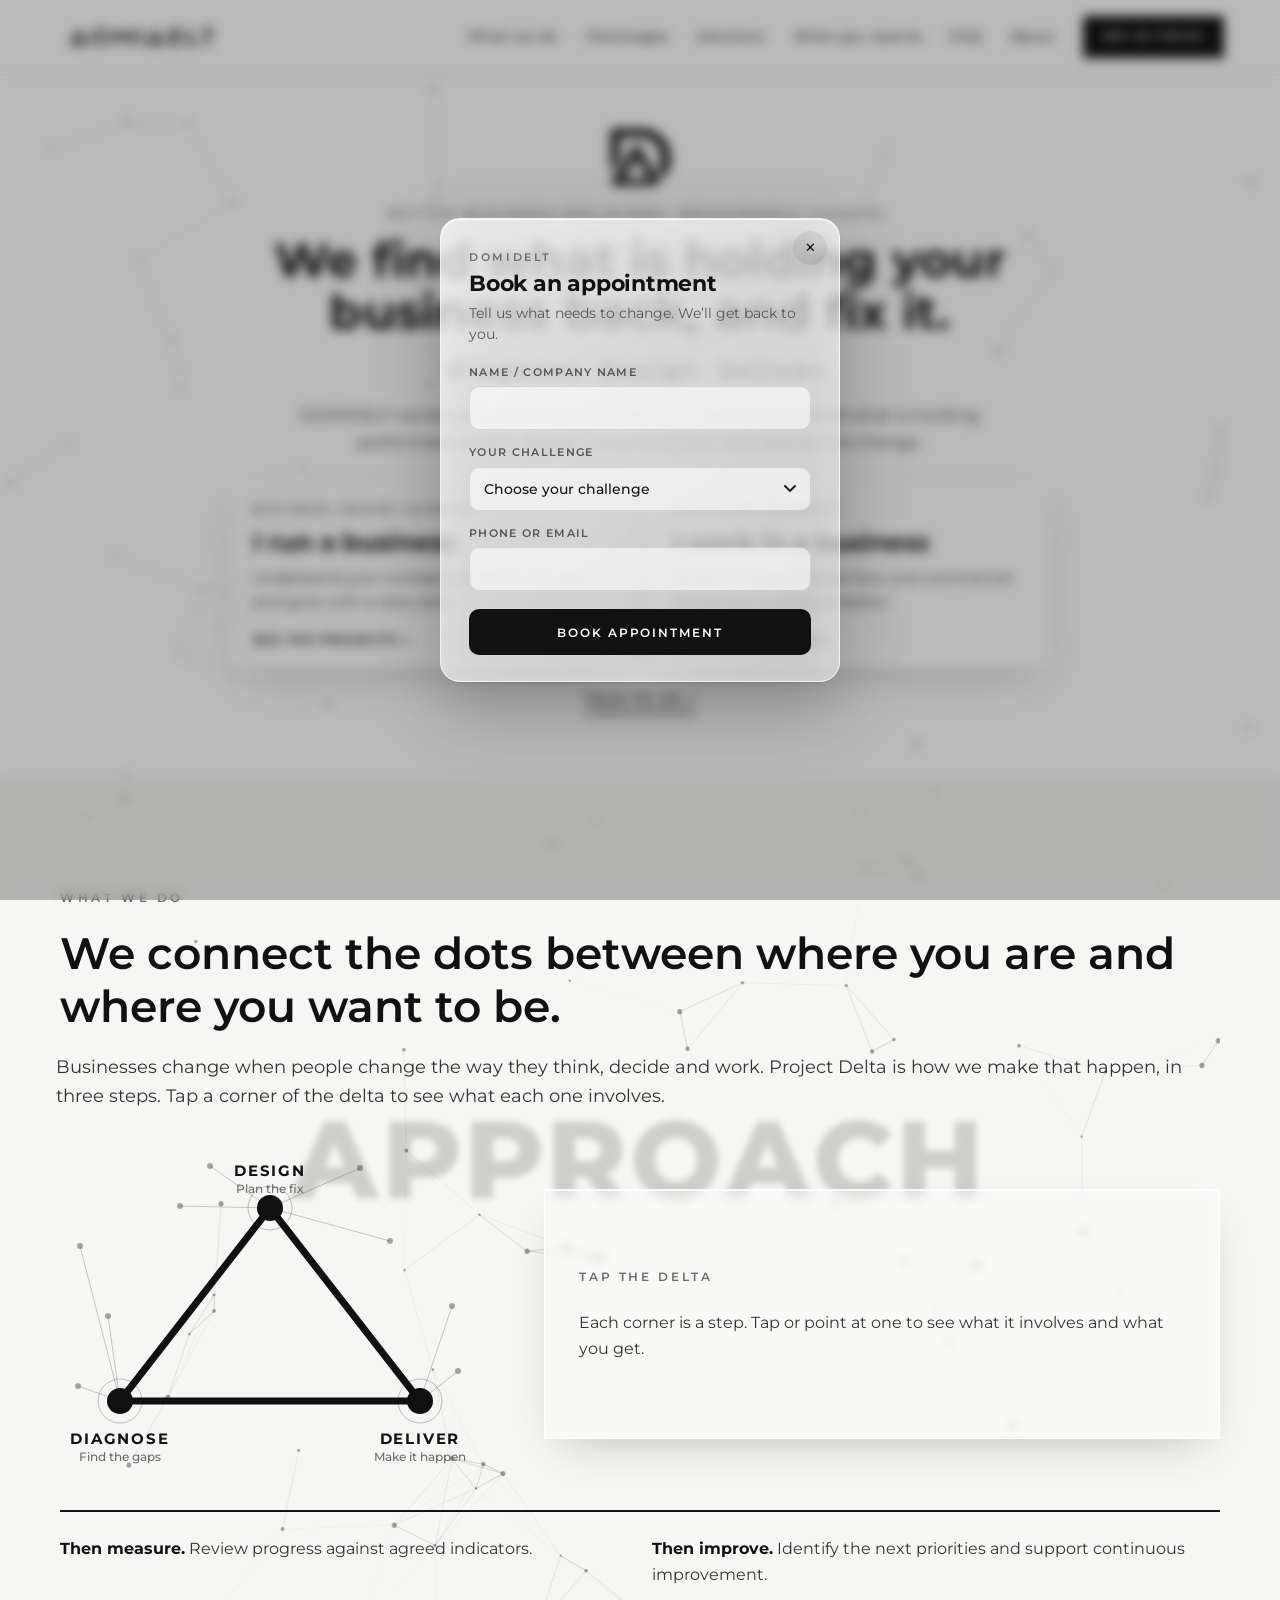
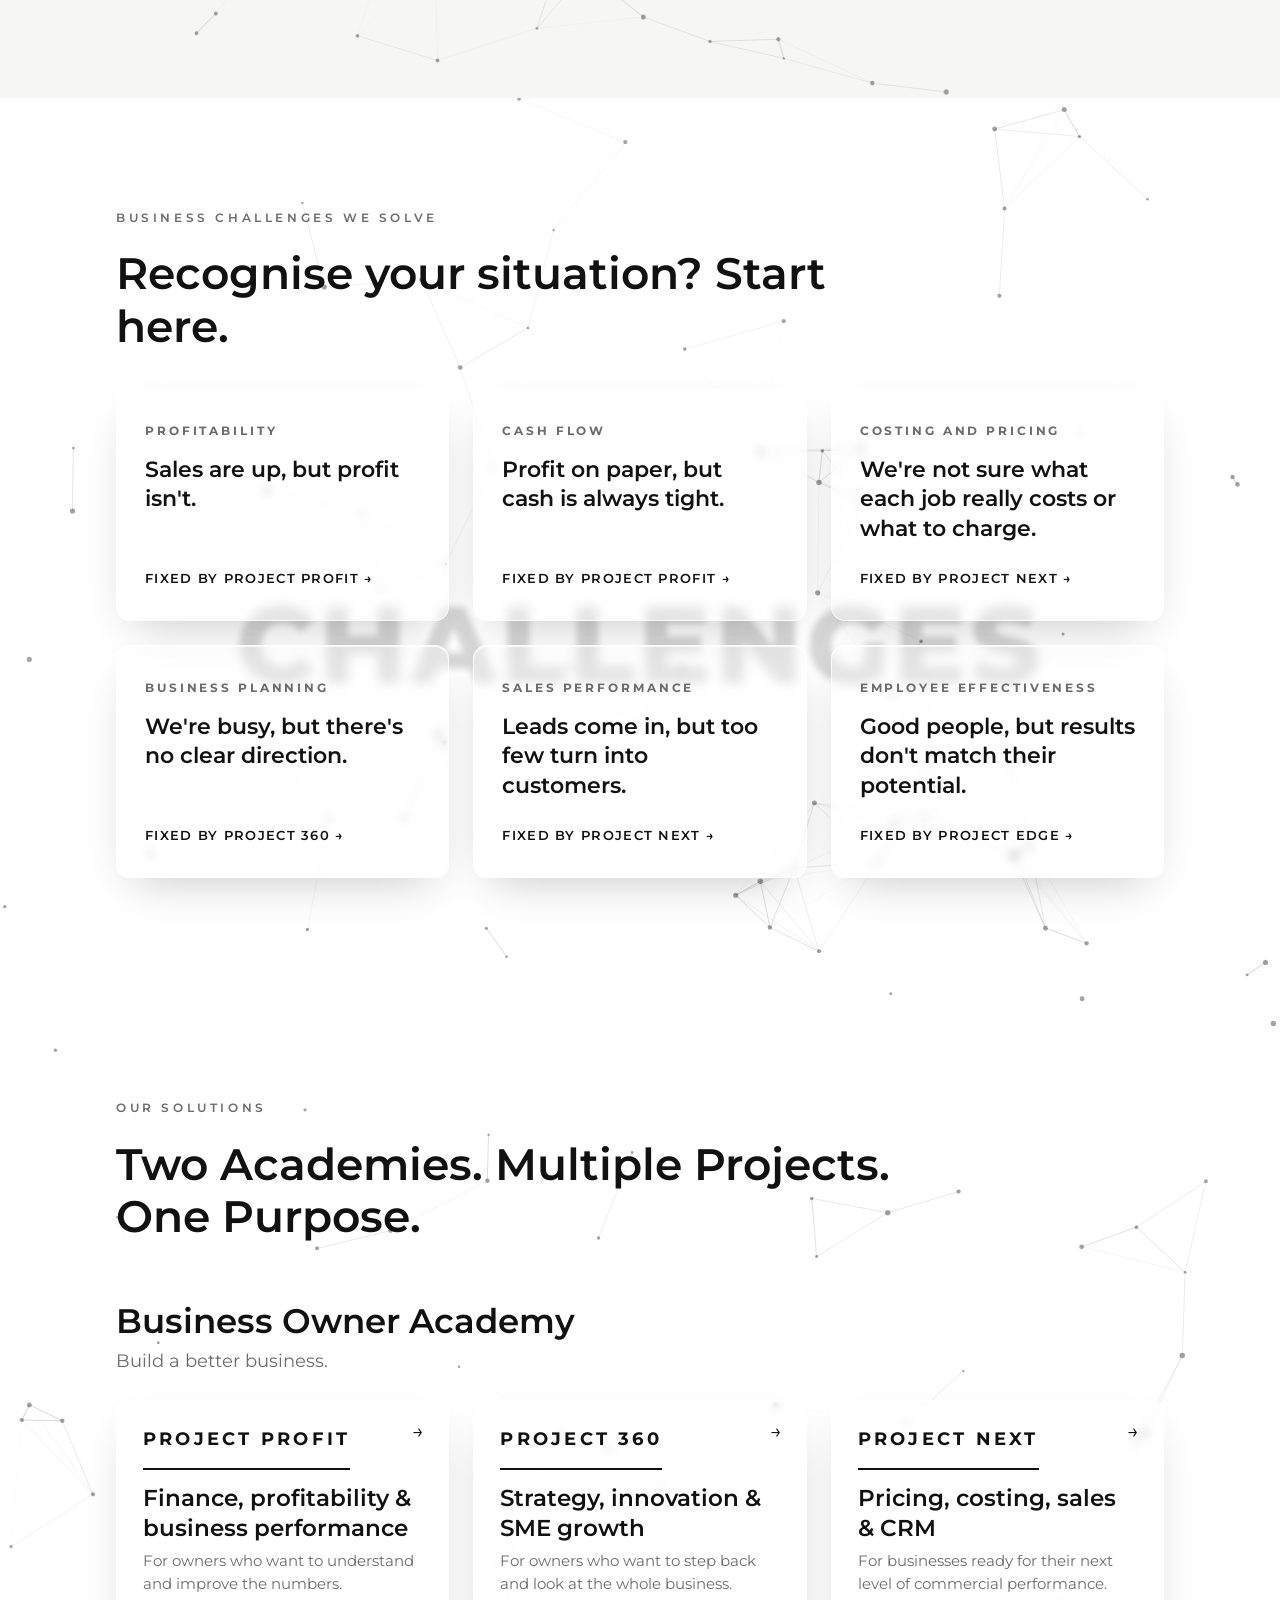
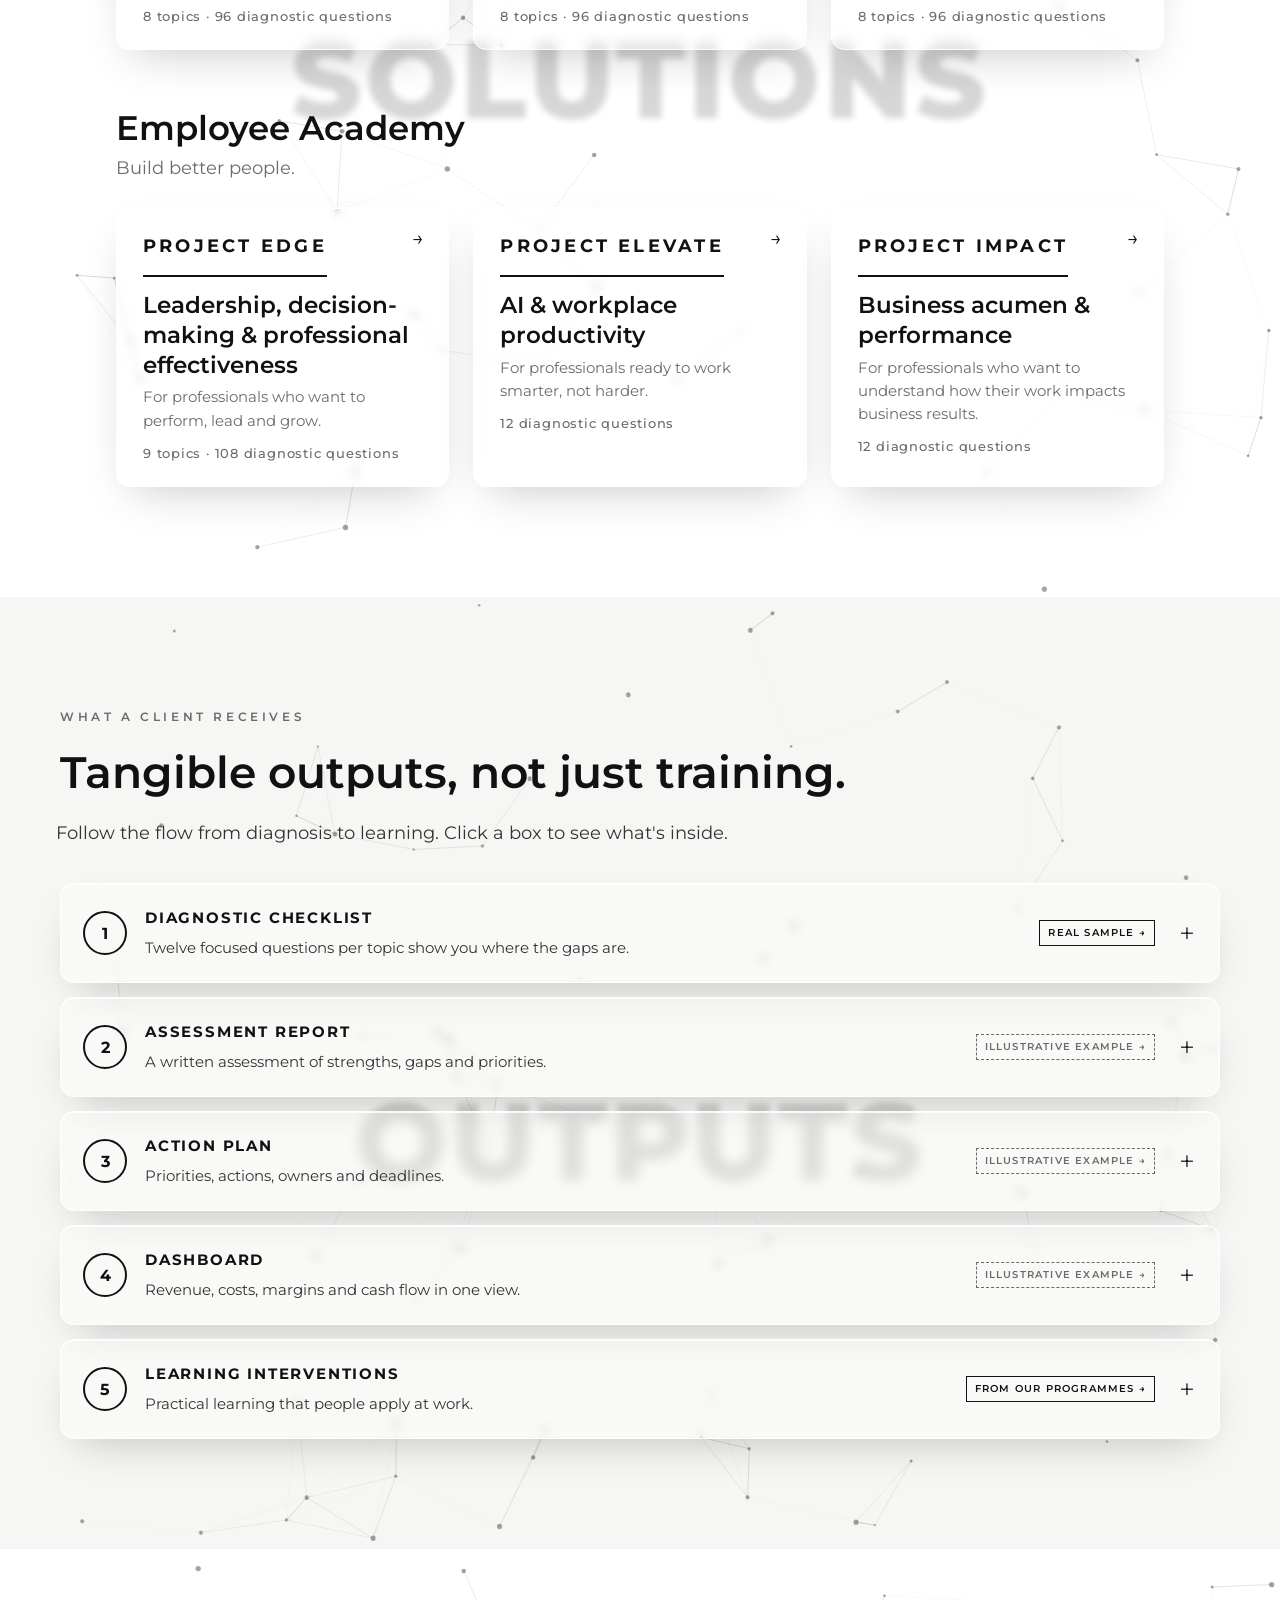
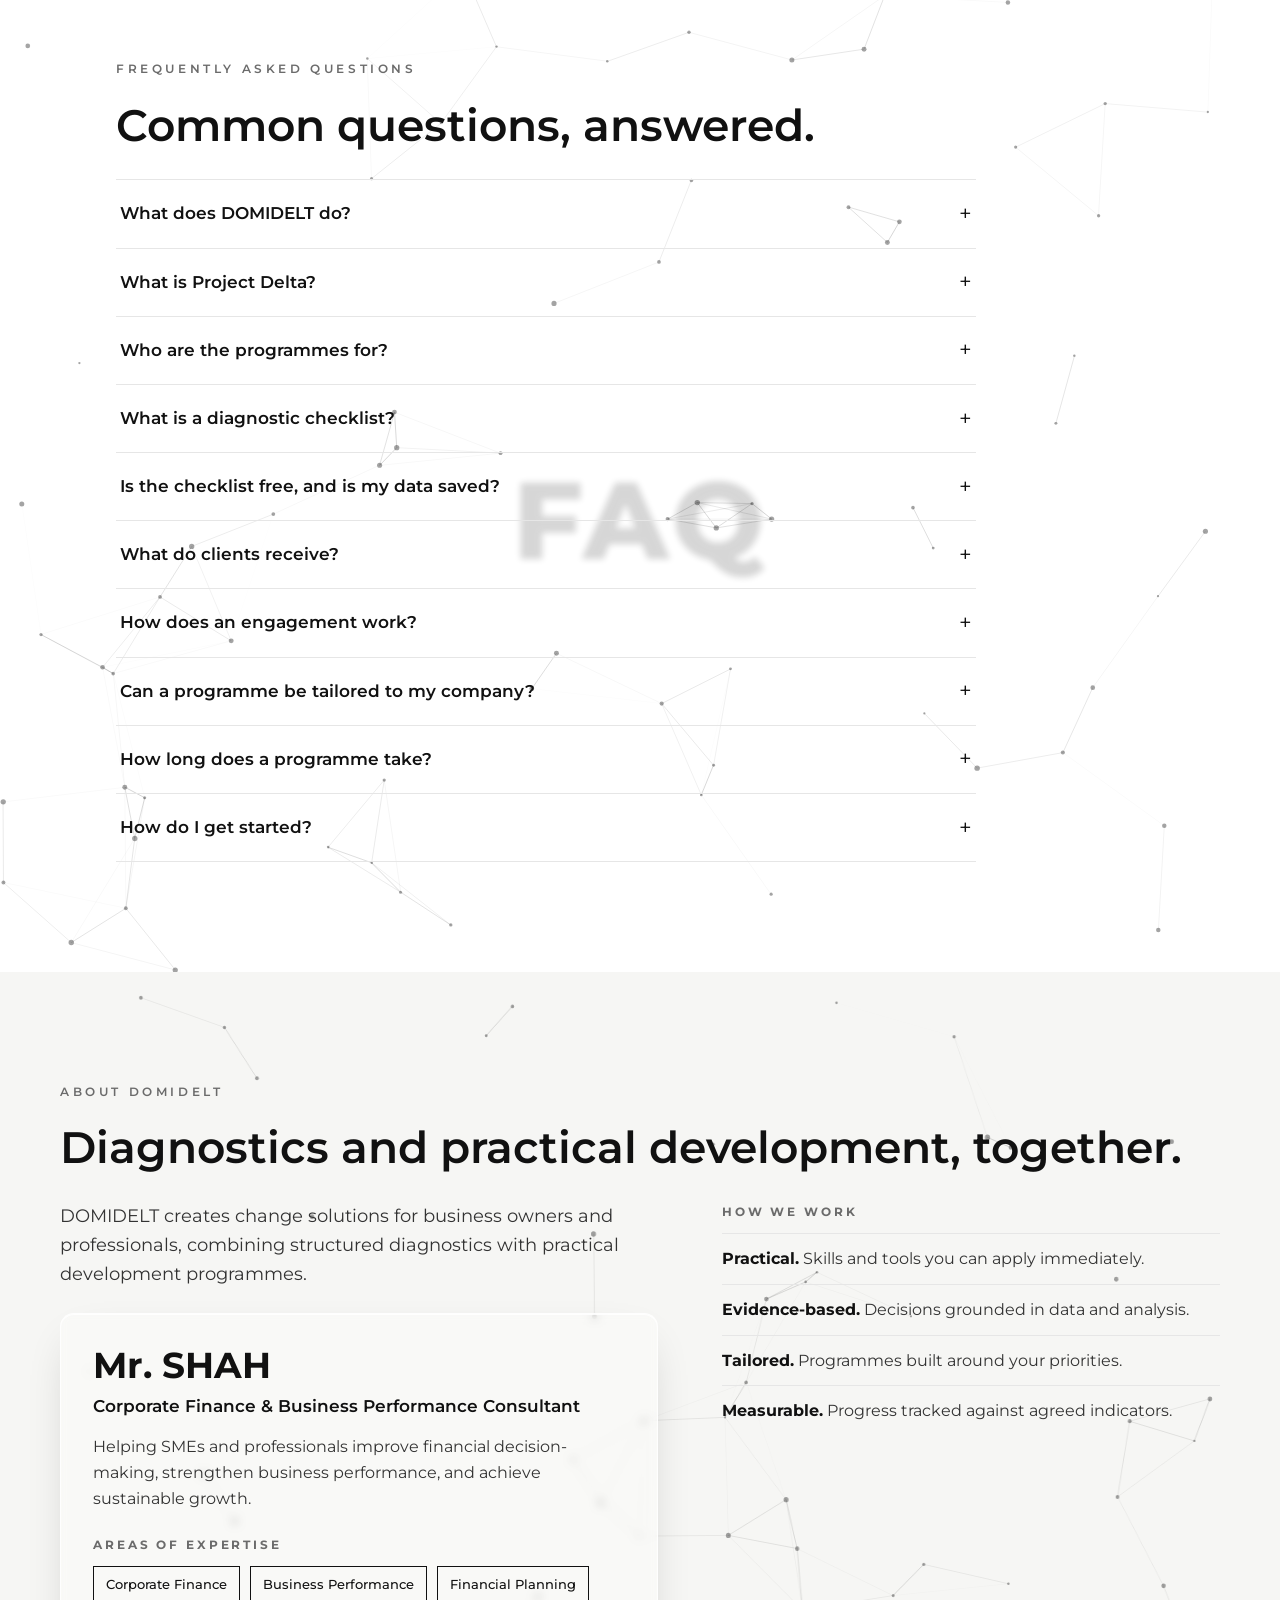
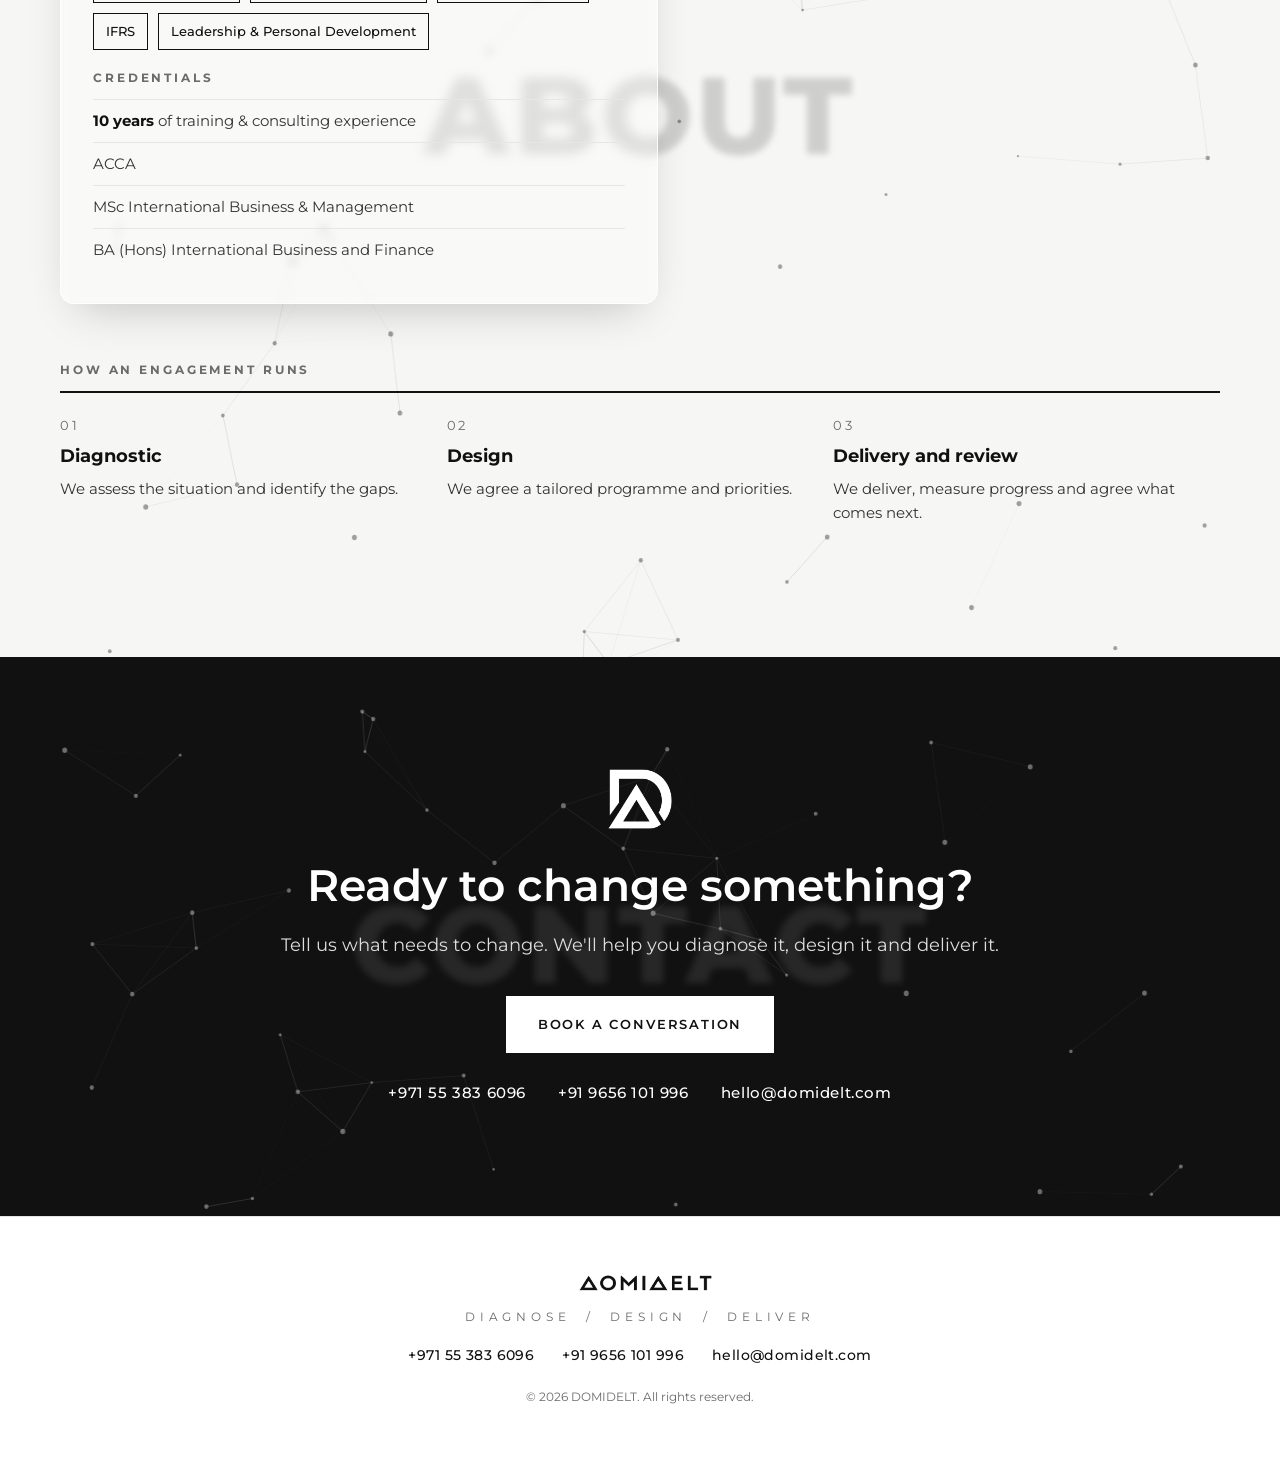
==== commit 374b6d28: "Add files via upload" ====
--- a/index.html
+++ b/index.html
@@ -62,7 +62,7 @@
   <link rel="preconnect" href="https://fonts.googleapis.com">
   <link rel="preconnect" href="https://fonts.gstatic.com" crossorigin>
   <link href="https://fonts.googleapis.com/css2?family=Montserrat:wght@300;400;500;600;700&display=swap" rel="stylesheet">
-  <link rel="stylesheet" href="styles.css?v=7">
+  <link rel="stylesheet" href="styles.css?v=8">
 </head>
 <body>
 
@@ -234,7 +234,7 @@
     <div class="boxes">
 
       <details class="box">
-        <summary><span class="box-num">1</span><span class="box-main"><span class="box-title">Diagnostic checklist</span><span class="box-desc">Twelve focused questions per topic show you where the gaps are.</span></span><span class="badge real">Real sample</span></summary>
+        <summary><span class="box-num">1</span><span class="box-main"><span class="box-title">Diagnostic checklist</span><span class="box-desc">Twelve focused questions per topic show you where the gaps are.</span></span><a class="badge real" href="sample-diagnostic/">Real sample →</a></summary>
         <div class="box-body">
           <p class="recv-sub">Try five questions from Project Profit, Cash Flow. Tick a question only if you can answer yes and explain why. If you can tick them all and explain each one, you are in good shape here.</p>
           <ul class="checks" id="sample-checks">
@@ -250,7 +250,7 @@
       </details>
 
       <details class="box">
-        <summary><span class="box-num">2</span><span class="box-main"><span class="box-title">Assessment report</span><span class="box-desc">A written assessment of strengths, gaps and priorities.</span></span><span class="badge">Illustrative example</span></summary>
+        <summary><span class="box-num">2</span><span class="box-main"><span class="box-title">Assessment report</span><span class="box-desc">A written assessment of strengths, gaps and priorities.</span></span><a class="badge" href="sample-assessment/">Illustrative example →</a></summary>
         <div class="box-body">
           <ol class="outline">
             <li>Summary of findings</li>
@@ -264,7 +264,7 @@
       </details>
 
       <details class="box">
-        <summary><span class="box-num">3</span><span class="box-main"><span class="box-title">Action plan</span><span class="box-desc">Priorities, actions, owners and deadlines.</span></span><span class="badge">Illustrative example</span></summary>
+        <summary><span class="box-num">3</span><span class="box-main"><span class="box-title">Action plan</span><span class="box-desc">Priorities, actions, owners and deadlines.</span></span><a class="badge" href="sample-action-plan/">Illustrative example →</a></summary>
         <div class="box-body">
           <table class="mini">
             <thead><tr><th>Priority</th><th>Action</th><th>Owner</th><th>Deadline</th></tr></thead>
@@ -279,7 +279,7 @@
       </details>
 
       <details class="box half">
-        <summary><span class="box-num">4</span><span class="box-main"><span class="box-title">Dashboard</span><span class="box-desc">Revenue, costs, margins and cash flow in one view.</span></span><span class="badge">Illustrative example</span></summary>
+        <summary><span class="box-num">4</span><span class="box-main"><span class="box-title">Dashboard</span><span class="box-desc">Revenue, costs, margins and cash flow in one view.</span></span><a class="badge" href="sample-dashboard/">Illustrative example →</a></summary>
         <div class="box-body">
           <div class="dash" aria-hidden="true">
             <div><span>Revenue</span><i style="--w:78%"></i></div>
@@ -292,7 +292,7 @@
       </details>
 
       <details class="box half">
-        <summary><span class="box-num">5</span><span class="box-main"><span class="box-title">Learning interventions</span><span class="box-desc">Practical learning that people apply at work.</span></span><span class="badge real">From our programmes</span></summary>
+        <summary><span class="box-num">5</span><span class="box-main"><span class="box-title">Learning interventions</span><span class="box-desc">Practical learning that people apply at work.</span></span><a class="badge real" href="sample-learning/">From our programmes →</a></summary>
         <div class="box-body">
           <div class="pills">
             <span>Workshops</span><span>Simulations</span><span>Case studies</span><span>Role-play</span><span>Feedback</span>
--- a/styles.css
+++ b/styles.css
@@ -711,3 +711,7 @@
 .sheet-head source { display: none; }
 body .gate.card { background: rgba(255,255,255,.84); }
 @media (prefers-color-scheme: dark) { body .gate.card { background: rgba(26,26,26,.86); } }
+
+/* V8: badge links */
+a.badge{text-decoration:none;white-space:nowrap;transition:background .2s,color .2s,border-color .2s}
+a.badge:hover,a.badge:focus-visible{background:var(--ink);color:var(--bg);border-style:solid;border-color:var(--ink)}
